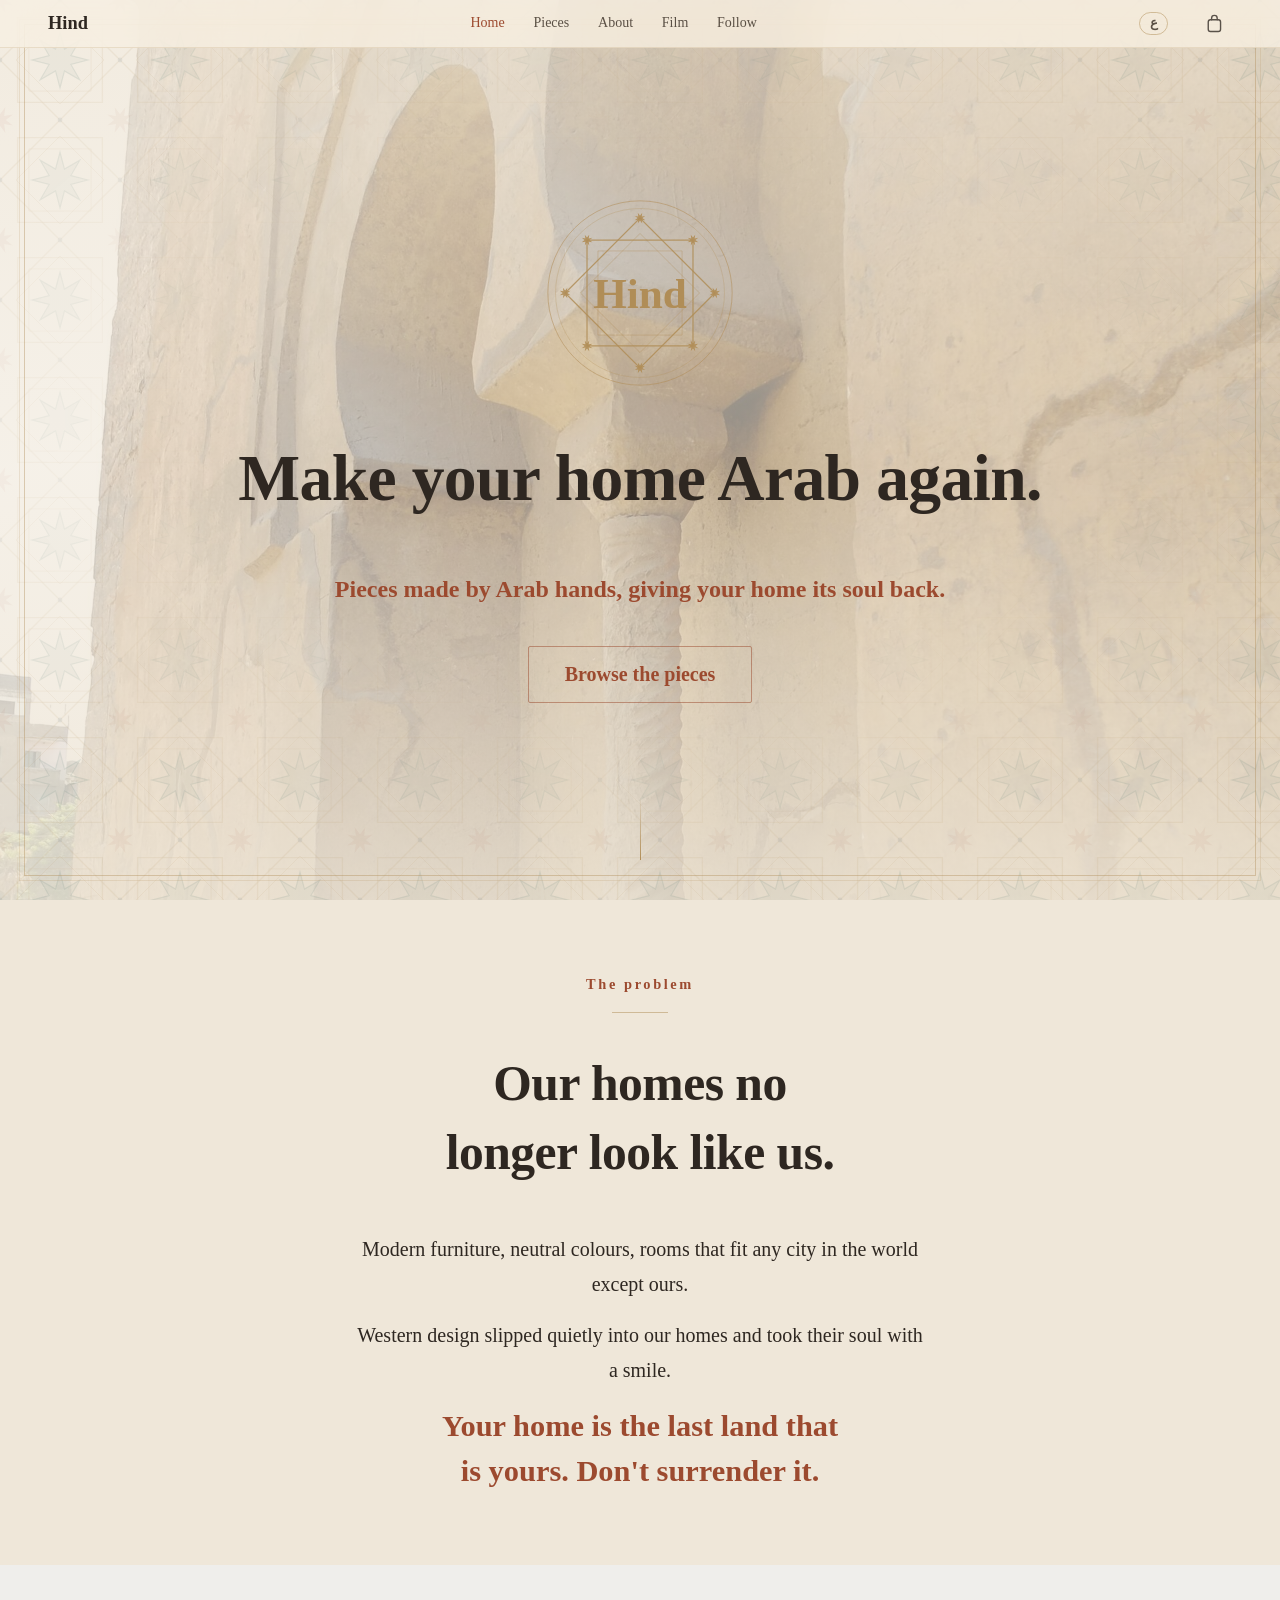
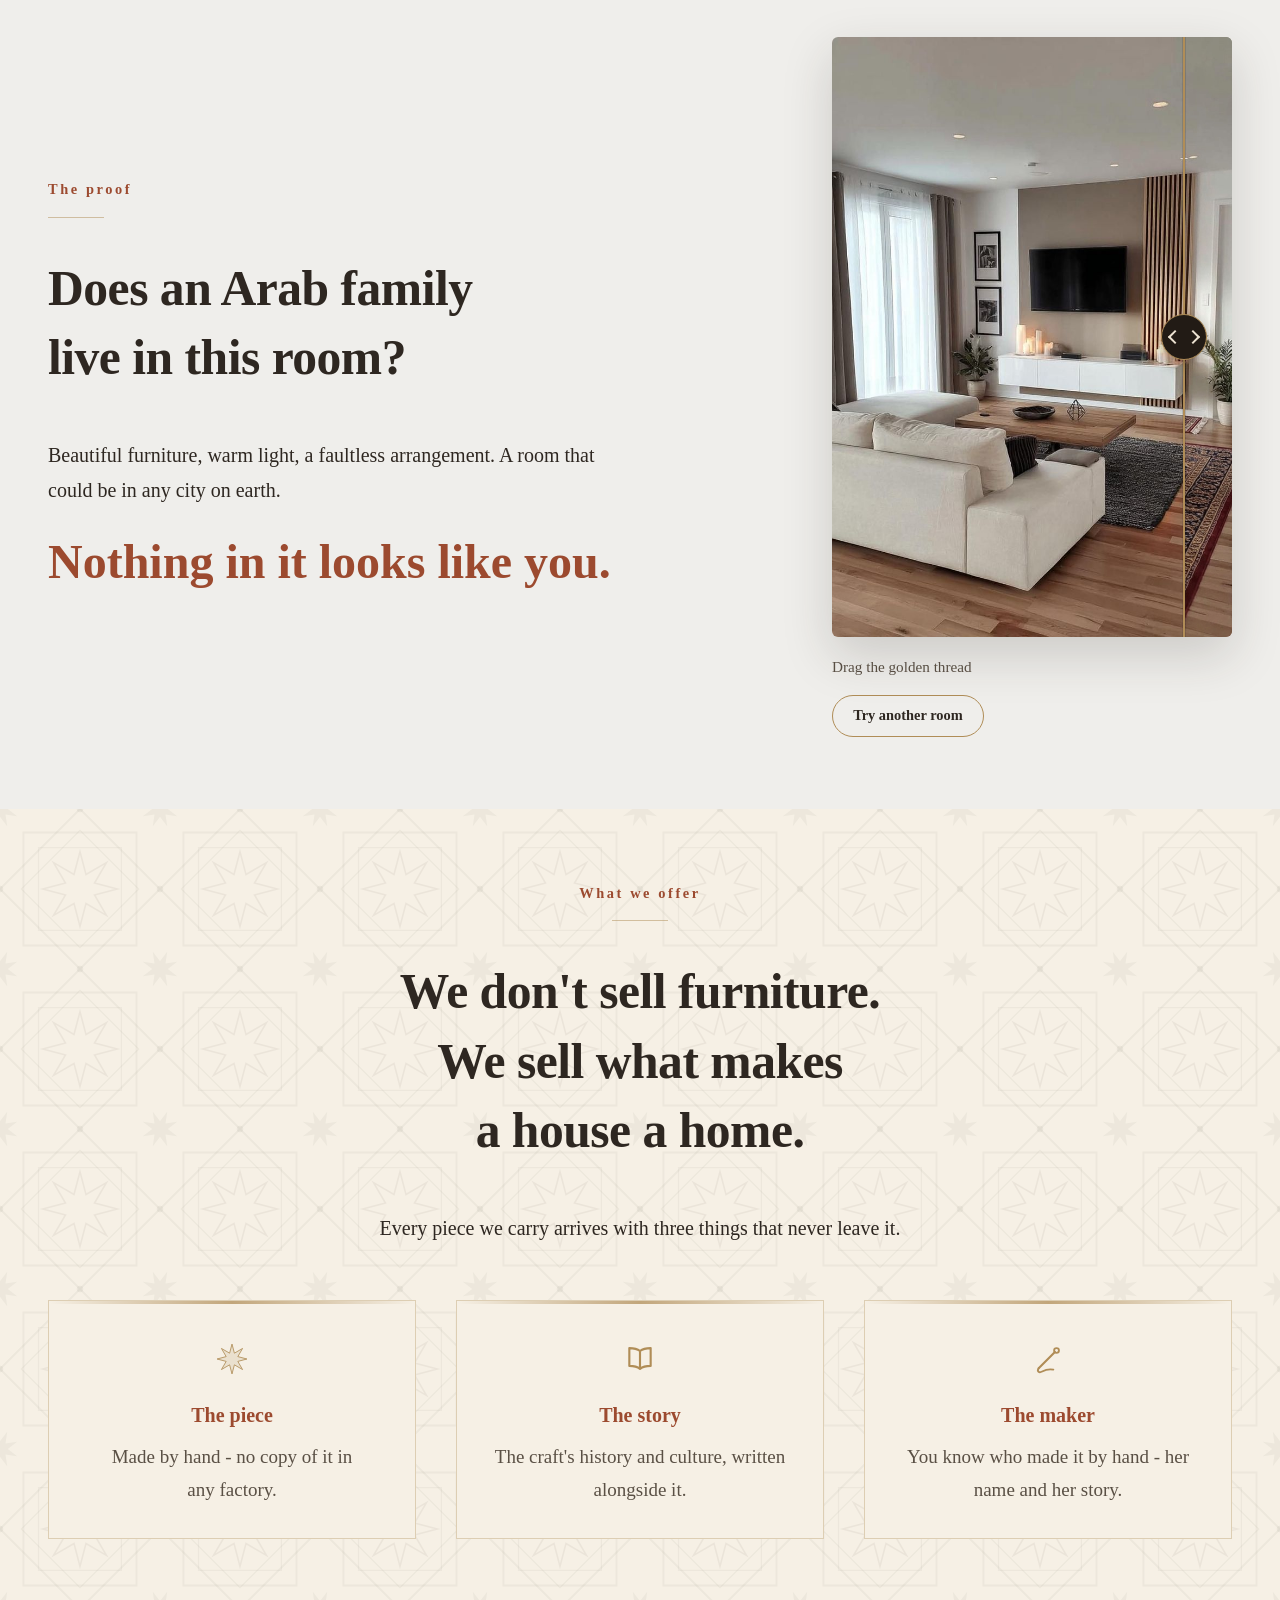
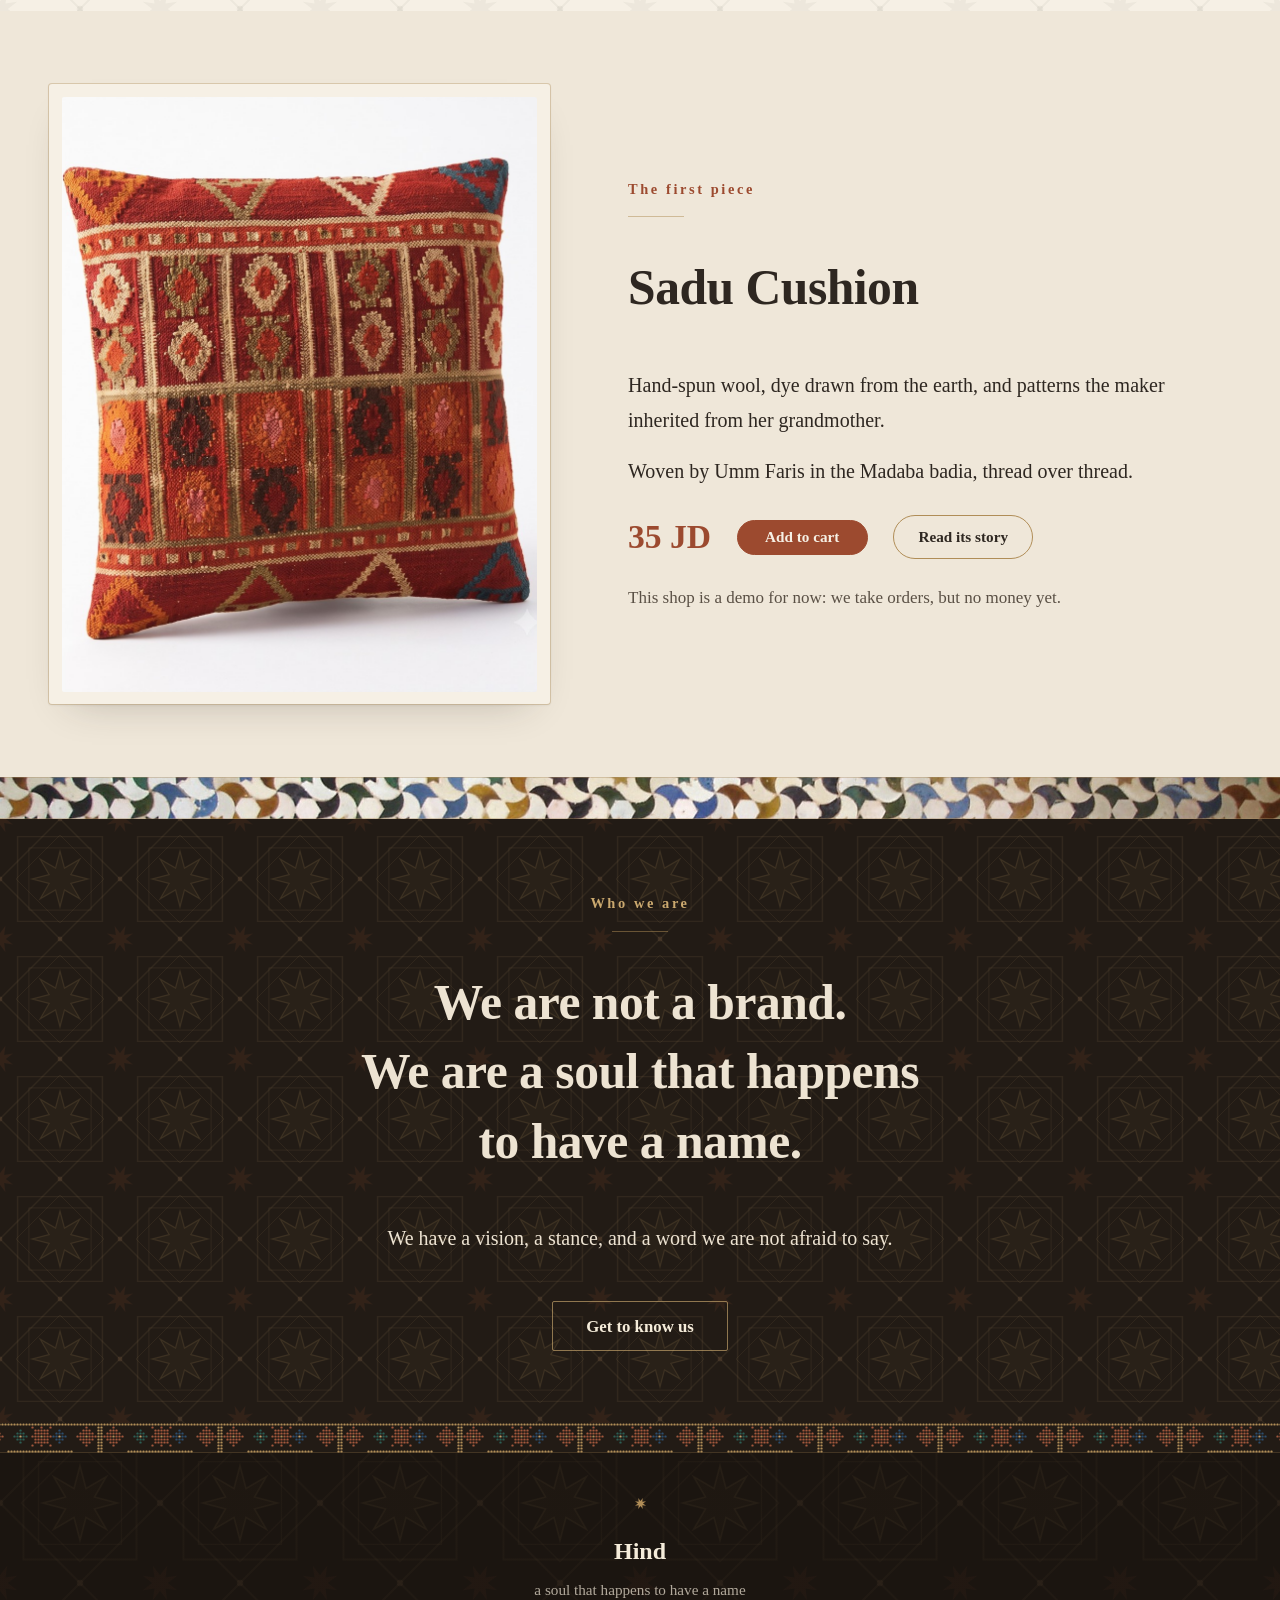
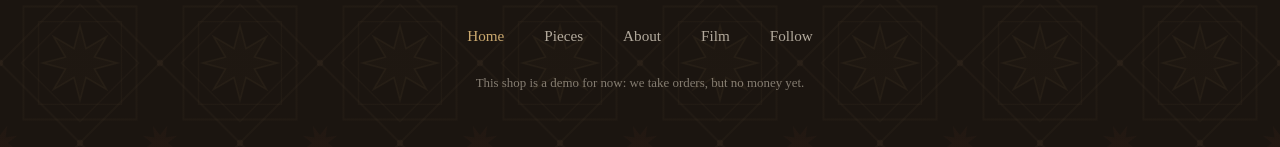
==== en/index.html @ fc3f822a "Launch-ready pass: calm redesign, SEO, English /en/ site, cart fix - Redesign (site.css): replace th" ====
<!doctype html>
<html lang="en" dir="ltr">
<head>
<meta charset="utf-8">
<meta name="viewport" content="width=device-width, initial-scale=1">
<title>Hind - Make your home Arab again</title>
<meta name="description" content="Pieces made by Arab hands that give your home its soul back. Every piece has its maker and its story: when you buy a piece, you buy a history and a culture.">

<!-- TODO before launch: replace hind.example with your real domain (repo-wide). -->
<link rel="canonical" href="https://hind.example/en/index.html">
<link rel="alternate" hreflang="ar" href="https://hind.example/index.html">
<link rel="alternate" hreflang="en" href="https://hind.example/en/index.html">
<link rel="alternate" hreflang="x-default" href="https://hind.example/index.html">

<meta property="og:site_name" content="Hind">
<meta property="og:title" content="Hind - Make your home Arab again">
<meta property="og:description" content="Pieces made by Arab hands that give your home its soul back. Every piece has its maker and its story.">
<meta property="og:type" content="website">
<meta property="og:locale" content="en_US">
<meta property="og:locale:alternate" content="ar_JO">
<meta property="og:url" content="https://hind.example/en/index.html">
<meta property="og:image" content="https://hind.example/Images/site/og-image.png">
<meta name="twitter:card" content="summary_large_image">
<meta name="twitter:title" content="Hind - Make your home Arab again">
<meta name="twitter:description" content="Pieces made by Arab hands that give your home its soul back.">
<meta name="twitter:image" content="https://hind.example/Images/site/og-image.png">

<link rel="icon" type="image/png" sizes="64x64" href="../Images/site/favicon-64.png">
<link rel="icon" type="image/png" sizes="512x512" href="../Images/site/icon-512.png">
<link rel="apple-touch-icon" href="../Images/site/apple-touch-icon.png">
<meta name="theme-color" content="#EFE7D9">

<link rel="stylesheet" href="../site.css">
</head>
<body>

<a class="skip" href="#main">Skip to content</a>
<div class="thread-progress" id="thread" aria-hidden="true"></div>

<nav class="topbar has-tabs" id="topbar" aria-label="Main navigation">
  <a class="wordmark" href="index.html">Hind</a>
  <div class="tabs">
    <a class="tab-home" href="index.html" aria-current="page">Home</a>
    <a href="products.html">Pieces</a>
    <a href="about.html">About</a>
    <a href="documentary.html">Film</a>
    <a href="follow.html">Follow</a>
  </div>
  <button class="cart-btn" type="button" data-cart-open aria-label="Cart">
    <svg class="bag" viewBox="0 0 18 22" aria-hidden="true" focusable="false"><path d="M6 7.2 V5.6 a3 3 0 0 1 6 0 V7.2" fill="none" stroke="currentColor" stroke-width="1.5" stroke-linecap="round"/><rect x="2.4" y="7.2" width="13.2" height="12.6" rx="2.4" fill="none" stroke="currentColor" stroke-width="1.5"/></svg>
    <span class="cart-count" aria-live="polite" hidden>0</span>
  </button>
</nav>

<main id="main">

  <!-- 1 - The invitation, from the first line -->
  <header class="hero" id="hero">
    <div class="medallion rise"><span>Hind</span></div>
    <h1 class="rise">Make your home Arab again.</h1>
    <p class="tagline rise">Pieces made by Arab hands, giving your home its soul back.</p>
    <a class="hero-cta rise" href="products.html">Browse the pieces</a>
    <span class="thread rise" aria-hidden="true"></span>
  </header>

  <!-- 2 - The problem: short and direct -->
  <section class="section centered" aria-labelledby="h-problem">
    <div class="section-inner reveal">
      <span class="eyebrow">The problem</span>
      <h2 id="h-problem">Our homes no longer look like us.</h2>
      <div class="body-text">
        <p>Modern furniture, neutral colours, rooms that fit any city in the world except ours.</p>
        <p>Western design slipped quietly into our homes and took their soul with a smile.</p>
        <p class="kicker kicker-quiet">Your home is the last land that is yours. Don't surrender it.</p>
      </div>
    </div>
  </section>

  <!-- 3 - The proof: one room explains the whole idea. Drag the thread and
       the Arab soul floods back into the room. -->
  <section class="section centered proof" id="room-test" aria-labelledby="h-burhan">
    <div class="proof-layout">
    <div class="section-inner reveal">
      <span class="eyebrow">The proof</span>
      <h2 id="h-burhan">Does an Arab family live in this room?</h2>
      <div class="body-text">
        <p>Beautiful furniture, warm light, a faultless arrangement. A room that could be in any city on earth.</p>
        <p class="kicker kicker-cold">Nothing in it looks like you.</p>
      </div>
    </div>
    <figure class="compare reveal d2">
      <div class="compare-stage" id="compare-stage">
        <img class="compare-before" src="../Images/room-before-1.jpg" alt="A sleek modern living room with no Arab character at all" loading="lazy" decoding="async">
        <div class="compare-topcoat">
          <img class="compare-after" src="../Images/room-after-1.jpg" alt="The same room, now with an oriental rug, a coffee dallah and Arabic calligraphy" loading="lazy" decoding="async">
        </div>
        <div class="compare-answer" aria-hidden="true"><span>Now it looks like you.</span></div>
        <div class="compare-handle" id="compare-handle" role="slider" tabindex="0"
             aria-label="How much of the room's Arab soul has returned"
             aria-valuemin="0" aria-valuemax="100" aria-valuenow="12">
          <span class="compare-knob" aria-hidden="true"></span>
        </div>
      </div>
      <figcaption class="compare-caption">
        <span class="cap-row cap-row-hint"><span class="compare-hint">Drag the golden thread</span></span>
        <span class="cap-row cap-row-payoff"><span class="compare-payoff">A rug, a coffee dallah, two lines of Arabic calligraphy. A few details gave the room its people back. <strong>This is what was quietly taken from us - and what we bring back.</strong></span></span>
      </figcaption>
      <button class="compare-switch" id="compare-switch" type="button">Try another room</button>
    </figure>
    </div>
  </section>

  <!-- 4 - What we offer: three facts, no long explanation -->
  <section class="section centered alt-ground" aria-labelledby="h-offer">
    <div class="section-inner reveal">
      <span class="eyebrow">What we offer</span>
      <h2 id="h-offer">We don't sell furniture. We sell what makes a house a home.</h2>
      <div class="body-text">
        <p>Every piece we carry arrives with three things that never leave it.</p>
      </div>
    </div>
    <div class="offer-trio">
      <div class="offer-item reveal">
        <svg class="g" viewBox="-30 -30 60 60" aria-hidden="true" focusable="false">
          <polygon points="28,0 10.9,4.5 19.8,19.8 4.5,10.9 0,28 -4.5,10.9 -19.8,19.8 -10.9,4.5 -28,0 -10.9,-4.5 -19.8,-19.8 -4.5,-10.9 0,-28 4.5,-10.9 19.8,-19.8 10.9,-4.5" fill="rgba(176,141,87,0.16)" stroke="currentColor" stroke-width="1.6"/>
        </svg>
        <h3>The piece</h3>
        <p>Made by hand - no copy of it in any factory.</p>
      </div>
      <div class="offer-item reveal d2">
        <svg class="g" viewBox="0 0 24 24" aria-hidden="true" focusable="false">
          <path d="M12 6 C10 4.4 7.2 3.8 4 3.8 v13.4 c3.2 0 6 0.6 8 2.2 c2 -1.6 4.8 -2.2 8 -2.2 V3.8 c-3.2 0 -6 0.6 -8 2.2 z M12 6 v13.4" fill="none" stroke="currentColor" stroke-width="1.6" stroke-linejoin="round"/>
        </svg>
        <h3>The story</h3>
        <p>The craft's history and culture, written alongside it.</p>
      </div>
      <div class="offer-item reveal d3">
        <svg class="g" viewBox="0 0 24 24" aria-hidden="true" focusable="false">
          <path d="M5 19 L17.2 6.8" stroke="currentColor" stroke-width="1.6" stroke-linecap="round"/>
          <circle cx="18.4" cy="5.6" r="1.8" fill="none" stroke="currentColor" stroke-width="1.4"/>
          <path d="M5 19 c-1.6 2.4 0.4 3.6 2.6 2.4 c2.6 -1.4 5.4 -2 8.4 -1.4" fill="none" stroke="currentColor" stroke-width="1.4" stroke-linecap="round"/>
        </svg>
        <h3>The maker</h3>
        <p>You know who made it by hand - her name and her story.</p>
      </div>
    </div>
  </section>

  <!-- 5 - The first piece -->
  <section class="section" aria-labelledby="h-first">
    <div class="split image-first">
      <figure class="photo reveal d2">
        <img src="../products/pillow/web/1.jpg" alt="The hand-woven Sadu cushion in red and orange motifs" loading="lazy" decoding="async">
      </figure>
      <div class="text reveal">
        <span class="eyebrow">The first piece</span>
        <h2 id="h-first">Sadu Cushion</h2>
        <div class="body-text">
          <p>Hand-spun wool, dye drawn from the earth, and patterns the maker inherited from her grandmother.</p>
          <p>Woven by Umm Faris in the Madaba badia, thread over thread.</p>
        </div>
        <div class="buy-row">
          <p class="price">35 JD</p>
          <button class="btn-solid" type="button" data-add="sadu-pillow">Add to cart</button>
          <a class="btn" href="product.html?id=sadu-pillow">Read its story</a>
        </div>
        <p class="demo-hint">This shop is a demo for now: we take orders, but no money yet.</p>
      </div>
    </div>
  </section>

  <div class="frieze" aria-hidden="true"></div>

  <!-- 6 - Who we are, in one line -->
  <section class="section night centered" aria-labelledby="h-who">
    <div class="section-inner reveal">
      <span class="eyebrow">Who we are</span>
      <h2 id="h-who">We are not a brand.<br>We are a soul that happens to have a name.</h2>
      <div class="body-text">
        <p>We have a vision, a stance, and a word we are not afraid to say.</p>
      </div>
      <a class="cta" href="about.html">Get to know us</a>
    </div>
  </section>

</main>

<footer>
  <div class="footer-band" aria-hidden="true"></div>
  <div class="footer-inner">
    <span class="footer-star" aria-hidden="true"></span>
    <span class="wordmark">Hind</span>
    <p class="footer-line">a soul that happens to have a name</p>
    <nav class="footer-nav" aria-label="Hind pages">
      <a href="index.html" aria-current="page">Home</a>
      <a href="products.html">Pieces</a>
      <a href="about.html">About</a>
      <a href="documentary.html">Film</a>
      <a href="follow.html">Follow</a>
    </nav>
    <p class="footer-demo">This shop is a demo for now: we take orders, but no money yet.</p>
  </div>
</footer>

<script src="../site.js"></script>
</body>
</html>
---- site.css ----
/* ============================================================
   هند — brand homepage, v2
   One font family (DG Tebian): Black = display, Bold = emphasis,
   Regular = body. Palette: sand / plaster / warm ink / clay /
   muted gold / night, plus teal and cobalt inside the star grid.
   Soul layer: a hand-built eight-fold khatam star lattice (SVG),
   in three colorways. Signature: mihrab-arch photo frames and
   real zellige frieze bands between the page's movements.
   ============================================================ */

/* ---------- Fonts (local files) ---------- */
@font-face {
  font-family: "DG Tebian";
  src: url("fonts/dg-tebian-regular.woff2") format("woff2"),
       url("DG%20Tebian/DG%20Tebian%20Regular.ttf") format("truetype");
  font-weight: 400;
  font-display: swap;
}
@font-face {
  font-family: "DG Tebian";
  src: url("fonts/dg-tebian-bold.woff2") format("woff2"),
       url("DG%20Tebian/DG%20Tebian%20Bold.ttf") format("truetype");
  font-weight: 700;
  font-display: swap;
}
@font-face {
  font-family: "DG Tebian";
  src: url("fonts/dg-tebian-black.woff2") format("woff2"),
       url("DG%20Tebian/DG%20Tebian%20Black.ttf") format("truetype");
  font-weight: 900;
  font-display: swap;
}

/* ---------- Tokens ---------- */
:root {
  --sand:    #EFE7D9;
  --plaster: #F6F0E5;
  --ink:     #2E2721;
  --ink-soft:#5A5045;
  --clay:    #9C4A2F;
  --clay-lift: #D9A277;   /* clay for dark grounds */
  --gold:    #B08D57;
  --night:   #221B15;
  --sand-on-night: #EDE3D2;

  --font: "DG Tebian", "Geeza Pro", "Baghdad", "Times New Roman", serif;

  --measure: 36rem;
  --field: 74rem;                 /* shared content-field width */
  --field-wide: 86rem;            /* the one wider gallery */
  --pad-x: clamp(1.25rem, 5vw, 3rem);
  --section-pad: clamp(3.5rem, 8vh, 5.5rem);

  /* tatreez photo-frame border, stitched from the reference embroidery */
  --tatreez: url("data:image/svg+xml,%3Csvg%20xmlns%3D%22http%3A%2F%2Fwww.w3.org%2F2000%2Fsvg%22%20width%3D%22120%22%20height%3D%22120%22%20viewBox%3D%220%200%20120%20120%22%3E%3Crect%20x%3D%220.40%22%20y%3D%220.40%22%20width%3D%222.20%22%20height%3D%222.20%22%20rx%3D%220.9%22%20fill%3D%22%23B08D57%22%2F%3E%3Crect%20x%3D%223.40%22%20y%3D%220.40%22%20width%3D%222.20%22%20height%3D%222.20%22%20rx%3D%220.9%22%20fill%3D%22%23B08D57%22%2F%3E%3Crect%20x%3D%226.40%22%20y%3D%220.40%22%20width%3D%222.20%22%20height%3D%222.20%22%20rx%3D%220.9%22%20fill%3D%22%23B08D57%22%2F%3E%3Crect%20x%3D%229.40%22%20y%3D%220.40%22%20width%3D%222.20%22%20height%3D%222.20%22%20rx%3D%220.9%22%20fill%3D%22%23B08D57%22%2F%3E%3Crect%20x%3D%2212.40%22%20y%3D%220.40%22%20width%3D%222.20%22%20height%3D%222.20%22%20rx%3D%220.9%22%20fill%3D%22%23B08D57%22%2F%3E%3Crect%20x%3D%2215.40%22%20y%3D%220.40%22%20width%3D%222.20%22%20height%3D%222.20%22%20rx%3D%220.9%22%20fill%3D%22%23B08D57%22%2F%3E%3Crect%20x%3D%2218.40%22%20y%3D%220.40%22%20width%3D%222.20%22%20height%3D%222.20%22%20rx%3D%220.9%22%20fill%3D%22%23B08D57%22%2F%3E%3Crect%20x%3D%2221.40%22%20y%3D%220.40%22%20width%3D%222.20%22%20height%3D%222.20%22%20rx%3D%220.9%22%20fill%3D%22%23B08D57%22%2F%3E%3Crect%20x%3D%2224.40%22%20y%3D%220.40%22%20width%3D%222.20%22%20height%3D%222.20%22%20rx%3D%220.9%22%20fill%3D%22%23B08D57%22%2F%3E%3Crect%20x%3D%2227.40%22%20y%3D%220.40%22%20width%3D%222.20%22%20height%3D%222.20%22%20rx%3D%220.9%22%20fill%3D%22%23B08D57%22%2F%3E%3Crect%20x%3D%2230.40%22%20y%3D%220.40%22%20width%3D%222.20%22%20height%3D%222.20%22%20rx%3D%220.9%22%20fill%3D%22%23B08D57%22%2F%3E%3Crect%20x%3D%2233.40%22%20y%3D%220.40%22%20width%3D%222.20%22%20height%3D%222.20%22%20rx%3D%220.9%22%20fill%3D%22%23B08D57%22%2F%3E%3Crect%20x%3D%2236.40%22%20y%3D%220.40%22%20width%3D%222.20%22%20height%3D%222.20%22%20rx%3D%220.9%22%20fill%3D%22%23B08D57%22%2F%3E%3Crect%20x%3D%2239.40%22%20y%3D%220.40%22%20width%3D%222.20%22%20height%3D%222.20%22%20rx%3D%220.9%22%20fill%3D%22%23B08D57%22%2F%3E%3Crect%20x%3D%2242.40%22%20y%3D%220.40%22%20width%3D%222.20%22%20height%3D%222.20%22%20rx%3D%220.9%22%20fill%3D%22%23B08D57%22%2F%3E%3Crect%20x%3D%2245.40%22%20y%3D%220.40%22%20width%3D%222.20%22%20height%3D%222.20%22%20rx%3D%220.9%22%20fill%3D%22%23B08D57%22%2F%3E%3Crect%20x%3D%2248.40%22%20y%3D%220.40%22%20width%3D%222.20%22%20height%3D%222.20%22%20rx%3D%220.9%22%20fill%3D%22%23B08D57%22%2F%3E%3Crect%20x%3D%2251.40%22%20y%3D%220.40%22%20width%3D%222.20%22%20height%3D%222.20%22%20rx%3D%220.9%22%20fill%3D%22%23B08D57%22%2F%3E%3Crect%20x%3D%2254.40%22%20y%3D%220.40%22%20width%3D%222.20%22%20height%3D%222.20%22%20rx%3D%220.9%22%20fill%3D%22%23B08D57%22%2F%3E%3Crect%20x%3D%2257.40%22%20y%3D%220.40%22%20width%3D%222.20%22%20height%3D%222.20%22%20rx%3D%220.9%22%20fill%3D%22%23B08D57%22%2F%3E%3Crect%20x%3D%2260.40%22%20y%3D%220.40%22%20width%3D%222.20%22%20height%3D%222.20%22%20rx%3D%220.9%22%20fill%3D%22%23B08D57%22%2F%3E%3Crect%20x%3D%2263.40%22%20y%3D%220.40%22%20width%3D%222.20%22%20height%3D%222.20%22%20rx%3D%220.9%22%20fill%3D%22%23B08D57%22%2F%3E%3Crect%20x%3D%2266.40%22%20y%3D%220.40%22%20width%3D%222.20%22%20height%3D%222.20%22%20rx%3D%220.9%22%20fill%3D%22%23B08D57%22%2F%3E%3Crect%20x%3D%2269.40%22%20y%3D%220.40%22%20width%3D%222.20%22%20height%3D%222.20%22%20rx%3D%220.9%22%20fill%3D%22%23B08D57%22%2F%3E%3Crect%20x%3D%2272.40%22%20y%3D%220.40%22%20width%3D%222.20%22%20height%3D%222.20%22%20rx%3D%220.9%22%20fill%3D%22%23B08D57%22%2F%3E%3Crect%20x%3D%2275.40%22%20y%3D%220.40%22%20width%3D%222.20%22%20height%3D%222.20%22%20rx%3D%220.9%22%20fill%3D%22%23B08D57%22%2F%3E%3Crect%20x%3D%2278.40%22%20y%3D%220.40%22%20width%3D%222.20%22%20height%3D%222.20%22%20rx%3D%220.9%22%20fill%3D%22%23B08D57%22%2F%3E%3Crect%20x%3D%2281.40%22%20y%3D%220.40%22%20width%3D%222.20%22%20height%3D%222.20%22%20rx%3D%220.9%22%20fill%3D%22%23B08D57%22%2F%3E%3Crect%20x%3D%2284.40%22%20y%3D%220.40%22%20width%3D%222.20%22%20height%3D%222.20%22%20rx%3D%220.9%22%20fill%3D%22%23B08D57%22%2F%3E%3Crect%20x%3D%2287.40%22%20y%3D%220.40%22%20width%3D%222.20%22%20height%3D%222.20%22%20rx%3D%220.9%22%20fill%3D%22%23B08D57%22%2F%3E%3Crect%20x%3D%2290.40%22%20y%3D%220.40%22%20width%3D%222.20%22%20height%3D%222.20%22%20rx%3D%220.9%22%20fill%3D%22%23B08D57%22%2F%3E%3Crect%20x%3D%2293.40%22%20y%3D%220.40%22%20width%3D%222.20%22%20height%3D%222.20%22%20rx%3D%220.9%22%20fill%3D%22%23B08D57%22%2F%3E%3Crect%20x%3D%2296.40%22%20y%3D%220.40%22%20width%3D%222.20%22%20height%3D%222.20%22%20rx%3D%220.9%22%20fill%3D%22%23B08D57%22%2F%3E%3Crect%20x%3D%2299.40%22%20y%3D%220.40%22%20width%3D%222.20%22%20height%3D%222.20%22%20rx%3D%220.9%22%20fill%3D%22%23B08D57%22%2F%3E%3Crect%20x%3D%22102.40%22%20y%3D%220.40%22%20width%3D%222.20%22%20height%3D%222.20%22%20rx%3D%220.9%22%20fill%3D%22%23B08D57%22%2F%3E%3Crect%20x%3D%22105.40%22%20y%3D%220.40%22%20width%3D%222.20%22%20height%3D%222.20%22%20rx%3D%220.9%22%20fill%3D%22%23B08D57%22%2F%3E%3Crect%20x%3D%22108.40%22%20y%3D%220.40%22%20width%3D%222.20%22%20height%3D%222.20%22%20rx%3D%220.9%22%20fill%3D%22%23B08D57%22%2F%3E%3Crect%20x%3D%22111.40%22%20y%3D%220.40%22%20width%3D%222.20%22%20height%3D%222.20%22%20rx%3D%220.9%22%20fill%3D%22%23B08D57%22%2F%3E%3Crect%20x%3D%22114.40%22%20y%3D%220.40%22%20width%3D%222.20%22%20height%3D%222.20%22%20rx%3D%220.9%22%20fill%3D%22%23B08D57%22%2F%3E%3Crect%20x%3D%22117.40%22%20y%3D%220.40%22%20width%3D%222.20%22%20height%3D%222.20%22%20rx%3D%220.9%22%20fill%3D%22%23B08D57%22%2F%3E%3Crect%20x%3D%220.40%22%20y%3D%223.40%22%20width%3D%222.20%22%20height%3D%222.20%22%20rx%3D%220.9%22%20fill%3D%22%23B08D57%22%2F%3E%3Crect%20x%3D%2212.40%22%20y%3D%223.40%22%20width%3D%222.20%22%20height%3D%222.20%22%20rx%3D%220.9%22%20fill%3D%22%23A2573C%22%2F%3E%3Crect%20x%3D%2251.40%22%20y%3D%223.40%22%20width%3D%222.20%22%20height%3D%222.20%22%20rx%3D%220.9%22%20fill%3D%22%23A2573C%22%2F%3E%3Crect%20x%3D%2260.40%22%20y%3D%223.40%22%20width%3D%222.20%22%20height%3D%222.20%22%20rx%3D%220.9%22%20fill%3D%22%23A2573C%22%2F%3E%3Crect%20x%3D%2269.40%22%20y%3D%223.40%22%20width%3D%222.20%22%20height%3D%222.20%22%20rx%3D%220.9%22%20fill%3D%22%23A2573C%22%2F%3E%3Crect%20x%3D%22105.40%22%20y%3D%223.40%22%20width%3D%222.20%22%20height%3D%222.20%22%20rx%3D%220.9%22%20fill%3D%22%23A2573C%22%2F%3E%3Crect%20x%3D%22117.40%22%20y%3D%223.40%22%20width%3D%222.20%22%20height%3D%222.20%22%20rx%3D%220.9%22%20fill%3D%22%23B08D57%22%2F%3E%3Crect%20x%3D%220.40%22%20y%3D%226.40%22%20width%3D%222.20%22%20height%3D%222.20%22%20rx%3D%220.9%22%20fill%3D%22%23B08D57%22%2F%3E%3Crect%20x%3D%229.40%22%20y%3D%226.40%22%20width%3D%222.20%22%20height%3D%222.20%22%20rx%3D%220.9%22%20fill%3D%22%23A2573C%22%2F%3E%3Crect%20x%3D%2212.40%22%20y%3D%226.40%22%20width%3D%222.20%22%20height%3D%222.20%22%20rx%3D%220.9%22%20fill%3D%22%23A2573C%22%2F%3E%3Crect%20x%3D%2215.40%22%20y%3D%226.40%22%20width%3D%222.20%22%20height%3D%222.20%22%20rx%3D%220.9%22%20fill%3D%22%23A2573C%22%2F%3E%3Crect%20x%3D%2239.40%22%20y%3D%226.40%22%20width%3D%222.20%22%20height%3D%222.20%22%20rx%3D%220.9%22%20fill%3D%22%232B5E54%22%2F%3E%3Crect%20x%3D%2254.40%22%20y%3D%226.40%22%20width%3D%222.20%22%20height%3D%222.20%22%20rx%3D%220.9%22%20fill%3D%22%23A2573C%22%2F%3E%3Crect%20x%3D%2257.40%22%20y%3D%226.40%22%20width%3D%222.20%22%20height%3D%222.20%22%20rx%3D%220.9%22%20fill%3D%22%23A2573C%22%2F%3E%3Crect%20x%3D%2260.40%22%20y%3D%226.40%22%20width%3D%222.20%22%20height%3D%222.20%22%20rx%3D%220.9%22%20fill%3D%22%23A2573C%22%2F%3E%3Crect%20x%3D%2263.40%22%20y%3D%226.40%22%20width%3D%222.20%22%20height%3D%222.20%22%20rx%3D%220.9%22%20fill%3D%22%23A2573C%22%2F%3E%3Crect%20x%3D%2266.40%22%20y%3D%226.40%22%20width%3D%222.20%22%20height%3D%222.20%22%20rx%3D%220.9%22%20fill%3D%22%23A2573C%22%2F%3E%3Crect%20x%3D%2278.40%22%20y%3D%226.40%22%20width%3D%222.20%22%20height%3D%222.20%22%20rx%3D%220.9%22%20fill%3D%22%232C4E6E%22%2F%3E%3Crect%20x%3D%22102.40%22%20y%3D%226.40%22%20width%3D%222.20%22%20height%3D%222.20%22%20rx%3D%220.9%22%20fill%3D%22%23A2573C%22%2F%3E%3Crect%20x%3D%22105.40%22%20y%3D%226.40%22%20width%3D%222.20%22%20height%3D%222.20%22%20rx%3D%220.9%22%20fill%3D%22%23A2573C%22%2F%3E%3Crect%20x%3D%22108.40%22%20y%3D%226.40%22%20width%3D%222.20%22%20height%3D%222.20%22%20rx%3D%220.9%22%20fill%3D%22%23A2573C%22%2F%3E%3Crect%20x%3D%22117.40%22%20y%3D%226.40%22%20width%3D%222.20%22%20height%3D%222.20%22%20rx%3D%220.9%22%20fill%3D%22%23B08D57%22%2F%3E%3Crect%20x%3D%220.40%22%20y%3D%229.40%22%20width%3D%222.20%22%20height%3D%222.20%22%20rx%3D%220.9%22%20fill%3D%22%23B08D57%22%2F%3E%3Crect%20x%3D%226.40%22%20y%3D%229.40%22%20width%3D%222.20%22%20height%3D%222.20%22%20rx%3D%220.9%22%20fill%3D%22%23A2573C%22%2F%3E%3Crect%20x%3D%229.40%22%20y%3D%229.40%22%20width%3D%222.20%22%20height%3D%222.20%22%20rx%3D%220.9%22%20fill%3D%22%23A2573C%22%2F%3E%3Crect%20x%3D%2212.40%22%20y%3D%229.40%22%20width%3D%222.20%22%20height%3D%222.20%22%20rx%3D%220.9%22%20fill%3D%22%23A2573C%22%2F%3E%3Crect%20x%3D%2215.40%22%20y%3D%229.40%22%20width%3D%222.20%22%20height%3D%222.20%22%20rx%3D%220.9%22%20fill%3D%22%23A2573C%22%2F%3E%3Crect%20x%3D%2218.40%22%20y%3D%229.40%22%20width%3D%222.20%22%20height%3D%222.20%22%20rx%3D%220.9%22%20fill%3D%22%23A2573C%22%2F%3E%3Crect%20x%3D%2236.40%22%20y%3D%229.40%22%20width%3D%222.20%22%20height%3D%222.20%22%20rx%3D%220.9%22%20fill%3D%22%232B5E54%22%2F%3E%3Crect%20x%3D%2239.40%22%20y%3D%229.40%22%20width%3D%222.20%22%20height%3D%222.20%22%20rx%3D%220.9%22%20fill%3D%22%232B5E54%22%2F%3E%3Crect%20x%3D%2242.40%22%20y%3D%229.40%22%20width%3D%222.20%22%20height%3D%222.20%22%20rx%3D%220.9%22%20fill%3D%22%232B5E54%22%2F%3E%3Crect%20x%3D%2254.40%22%20y%3D%229.40%22%20width%3D%222.20%22%20height%3D%222.20%22%20rx%3D%220.9%22%20fill%3D%22%23A2573C%22%2F%3E%3Crect%20x%3D%2257.40%22%20y%3D%229.40%22%20width%3D%222.20%22%20height%3D%222.20%22%20rx%3D%220.9%22%20fill%3D%22%23A2573C%22%2F%3E%3Crect%20x%3D%2260.40%22%20y%3D%229.40%22%20width%3D%222.20%22%20height%3D%222.20%22%20rx%3D%220.9%22%20fill%3D%22%23A2573C%22%2F%3E%3Crect%20x%3D%2263.40%22%20y%3D%229.40%22%20width%3D%222.20%22%20height%3D%222.20%22%20rx%3D%220.9%22%20fill%3D%22%23A2573C%22%2F%3E%3Crect%20x%3D%2266.40%22%20y%3D%229.40%22%20width%3D%222.20%22%20height%3D%222.20%22%20rx%3D%220.9%22%20fill%3D%22%23A2573C%22%2F%3E%3Crect%20x%3D%2275.40%22%20y%3D%229.40%22%20width%3D%222.20%22%20height%3D%222.20%22%20rx%3D%220.9%22%20fill%3D%22%232C4E6E%22%2F%3E%3Crect%20x%3D%2278.40%22%20y%3D%229.40%22%20width%3D%222.20%22%20height%3D%222.20%22%20rx%3D%220.9%22%20fill%3D%22%232C4E6E%22%2F%3E%3Crect%20x%3D%2281.40%22%20y%3D%229.40%22%20width%3D%222.20%22%20height%3D%222.20%22%20rx%3D%220.9%22%20fill%3D%22%232C4E6E%22%2F%3E%3Crect%20x%3D%2299.40%22%20y%3D%229.40%22%20width%3D%222.20%22%20height%3D%222.20%22%20rx%3D%220.9%22%20fill%3D%22%23A2573C%22%2F%3E%3Crect%20x%3D%22102.40%22%20y%3D%229.40%22%20width%3D%222.20%22%20height%3D%222.20%22%20rx%3D%220.9%22%20fill%3D%22%23A2573C%22%2F%3E%3Crect%20x%3D%22105.40%22%20y%3D%229.40%22%20width%3D%222.20%22%20height%3D%222.20%22%20rx%3D%220.9%22%20fill%3D%22%23A2573C%22%2F%3E%3Crect%20x%3D%22108.40%22%20y%3D%229.40%22%20width%3D%222.20%22%20height%3D%222.20%22%20rx%3D%220.9%22%20fill%3D%22%23A2573C%22%2F%3E%3Crect%20x%3D%22111.40%22%20y%3D%229.40%22%20width%3D%222.20%22%20height%3D%222.20%22%20rx%3D%220.9%22%20fill%3D%22%23A2573C%22%2F%3E%3Crect%20x%3D%22117.40%22%20y%3D%229.40%22%20width%3D%222.20%22%20height%3D%222.20%22%20rx%3D%220.9%22%20fill%3D%22%23B08D57%22%2F%3E%3Crect%20x%3D%220.40%22%20y%3D%2212.40%22%20width%3D%222.20%22%20height%3D%222.20%22%20rx%3D%220.9%22%20fill%3D%22%23B08D57%22%2F%3E%3Crect%20x%3D%223.40%22%20y%3D%2212.40%22%20width%3D%222.20%22%20height%3D%222.20%22%20rx%3D%220.9%22%20fill%3D%22%23A2573C%22%2F%3E%3Crect%20x%3D%226.40%22%20y%3D%2212.40%22%20width%3D%222.20%22%20height%3D%222.20%22%20rx%3D%220.9%22%20fill%3D%22%23A2573C%22%2F%3E%3Crect%20x%3D%229.40%22%20y%3D%2212.40%22%20width%3D%222.20%22%20height%3D%222.20%22%20rx%3D%220.9%22%20fill%3D%22%23A2573C%22%2F%3E%3Crect%20x%3D%2212.40%22%20y%3D%2212.40%22%20width%3D%222.20%22%20height%3D%222.20%22%20rx%3D%220.9%22%20fill%3D%22%23B08D57%22%2F%3E%3Crect%20x%3D%2215.40%22%20y%3D%2212.40%22%20width%3D%222.20%22%20height%3D%222.20%22%20rx%3D%220.9%22%20fill%3D%22%23A2573C%22%2F%3E%3Crect%20x%3D%2218.40%22%20y%3D%2212.40%22%20width%3D%222.20%22%20height%3D%222.20%22%20rx%3D%220.9%22%20fill%3D%22%23A2573C%22%2F%3E%3Crect%20x%3D%2221.40%22%20y%3D%2212.40%22%20width%3D%222.20%22%20height%3D%222.20%22%20rx%3D%220.9%22%20fill%3D%22%23A2573C%22%2F%3E%3Crect%20x%3D%2233.40%22%20y%3D%2212.40%22%20width%3D%222.20%22%20height%3D%222.20%22%20rx%3D%220.9%22%20fill%3D%22%232B5E54%22%2F%3E%3Crect%20x%3D%2236.40%22%20y%3D%2212.40%22%20width%3D%222.20%22%20height%3D%222.20%22%20rx%3D%220.9%22%20fill%3D%22%232B5E54%22%2F%3E%3Crect%20x%3D%2239.40%22%20y%3D%2212.40%22%20width%3D%222.20%22%20height%3D%222.20%22%20rx%3D%220.9%22%20fill%3D%22%23C2A06B%22%2F%3E%3Crect%20x%3D%2242.40%22%20y%3D%2212.40%22%20width%3D%222.20%22%20height%3D%222.20%22%20rx%3D%220.9%22%20fill%3D%22%232B5E54%22%2F%3E%3Crect%20x%3D%2245.40%22%20y%3D%2212.40%22%20width%3D%222.20%22%20height%3D%222.20%22%20rx%3D%220.9%22%20fill%3D%22%232B5E54%22%2F%3E%3Crect%20x%3D%2251.40%22%20y%3D%2212.40%22%20width%3D%222.20%22%20height%3D%222.20%22%20rx%3D%220.9%22%20fill%3D%22%23A2573C%22%2F%3E%3Crect%20x%3D%2254.40%22%20y%3D%2212.40%22%20width%3D%222.20%22%20height%3D%222.20%22%20rx%3D%220.9%22%20fill%3D%22%23A2573C%22%2F%3E%3Crect%20x%3D%2257.40%22%20y%3D%2212.40%22%20width%3D%222.20%22%20height%3D%222.20%22%20rx%3D%220.9%22%20fill%3D%22%23A2573C%22%2F%3E%3Crect%20x%3D%2260.40%22%20y%3D%2212.40%22%20width%3D%222.20%22%20height%3D%222.20%22%20rx%3D%220.9%22%20fill%3D%22%23B08D57%22%2F%3E%3Crect%20x%3D%2263.40%22%20y%3D%2212.40%22%20width%3D%222.20%22%20height%3D%222.20%22%20rx%3D%220.9%22%20fill%3D%22%23A2573C%22%2F%3E%3Crect%20x%3D%2266.40%22%20y%3D%2212.40%22%20width%3D%222.20%22%20height%3D%222.20%22%20rx%3D%220.9%22%20fill%3D%22%23A2573C%22%2F%3E%3Crect%20x%3D%2269.40%22%20y%3D%2212.40%22%20width%3D%222.20%22%20height%3D%222.20%22%20rx%3D%220.9%22%20fill%3D%22%23A2573C%22%2F%3E%3Crect%20x%3D%2272.40%22%20y%3D%2212.40%22%20width%3D%222.20%22%20height%3D%222.20%22%20rx%3D%220.9%22%20fill%3D%22%232C4E6E%22%2F%3E%3Crect%20x%3D%2275.40%22%20y%3D%2212.40%22%20width%3D%222.20%22%20height%3D%222.20%22%20rx%3D%220.9%22%20fill%3D%22%232C4E6E%22%2F%3E%3Crect%20x%3D%2278.40%22%20y%3D%2212.40%22%20width%3D%222.20%22%20height%3D%222.20%22%20rx%3D%220.9%22%20fill%3D%22%23C2A06B%22%2F%3E%3Crect%20x%3D%2281.40%22%20y%3D%2212.40%22%20width%3D%222.20%22%20height%3D%222.20%22%20rx%3D%220.9%22%20fill%3D%22%232C4E6E%22%2F%3E%3Crect%20x%3D%2284.40%22%20y%3D%2212.40%22%20width%3D%222.20%22%20height%3D%222.20%22%20rx%3D%220.9%22%20fill%3D%22%232C4E6E%22%2F%3E%3Crect%20x%3D%2296.40%22%20y%3D%2212.40%22%20width%3D%222.20%22%20height%3D%222.20%22%20rx%3D%220.9%22%20fill%3D%22%23A2573C%22%2F%3E%3Crect%20x%3D%2299.40%22%20y%3D%2212.40%22%20width%3D%222.20%22%20height%3D%222.20%22%20rx%3D%220.9%22%20fill%3D%22%23A2573C%22%2F%3E%3Crect%20x%3D%22102.40%22%20y%3D%2212.40%22%20width%3D%222.20%22%20height%3D%222.20%22%20rx%3D%220.9%22%20fill%3D%22%23A2573C%22%2F%3E%3Crect%20x%3D%22105.40%22%20y%3D%2212.40%22%20width%3D%222.20%22%20height%3D%222.20%22%20rx%3D%220.9%22%20fill%3D%22%23B08D57%22%2F%3E%3Crect%20x%3D%22108.40%22%20y%3D%2212.40%22%20width%3D%222.20%22%20height%3D%222.20%22%20rx%3D%220.9%22%20fill%3D%22%23A2573C%22%2F%3E%3Crect%20x%3D%22111.40%22%20y%3D%2212.40%22%20width%3D%222.20%22%20height%3D%222.20%22%20rx%3D%220.9%22%20fill%3D%22%23A2573C%22%2F%3E%3Crect%20x%3D%22114.40%22%20y%3D%2212.40%22%20width%3D%222.20%22%20height%3D%222.20%22%20rx%3D%220.9%22%20fill%3D%22%23A2573C%22%2F%3E%3Crect%20x%3D%22117.40%22%20y%3D%2212.40%22%20width%3D%222.20%22%20height%3D%222.20%22%20rx%3D%220.9%22%20fill%3D%22%23B08D57%22%2F%3E%3Crect%20x%3D%220.40%22%20y%3D%2215.40%22%20width%3D%222.20%22%20height%3D%222.20%22%20rx%3D%220.9%22%20fill%3D%22%23B08D57%22%2F%3E%3Crect%20x%3D%226.40%22%20y%3D%2215.40%22%20width%3D%222.20%22%20height%3D%222.20%22%20rx%3D%220.9%22%20fill%3D%22%23A2573C%22%2F%3E%3Crect%20x%3D%229.40%22%20y%3D%2215.40%22%20width%3D%222.20%22%20height%3D%222.20%22%20rx%3D%220.9%22%20fill%3D%22%23A2573C%22%2F%3E%3Crect%20x%3D%2212.40%22%20y%3D%2215.40%22%20width%3D%222.20%22%20height%3D%222.20%22%20rx%3D%220.9%22%20fill%3D%22%23A2573C%22%2F%3E%3Crect%20x%3D%2215.40%22%20y%3D%2215.40%22%20width%3D%222.20%22%20height%3D%222.20%22%20rx%3D%220.9%22%20fill%3D%22%23A2573C%22%2F%3E%3Crect%20x%3D%2218.40%22%20y%3D%2215.40%22%20width%3D%222.20%22%20height%3D%222.20%22%20rx%3D%220.9%22%20fill%3D%22%23A2573C%22%2F%3E%3Crect%20x%3D%2236.40%22%20y%3D%2215.40%22%20width%3D%222.20%22%20height%3D%222.20%22%20rx%3D%220.9%22%20fill%3D%22%232B5E54%22%2F%3E%3Crect%20x%3D%2239.40%22%20y%3D%2215.40%22%20width%3D%222.20%22%20height%3D%222.20%22%20rx%3D%220.9%22%20fill%3D%22%232B5E54%22%2F%3E%3Crect%20x%3D%2242.40%22%20y%3D%2215.40%22%20width%3D%222.20%22%20height%3D%222.20%22%20rx%3D%220.9%22%20fill%3D%22%232B5E54%22%2F%3E%3Crect%20x%3D%2254.40%22%20y%3D%2215.40%22%20width%3D%222.20%22%20height%3D%222.20%22%20rx%3D%220.9%22%20fill%3D%22%23A2573C%22%2F%3E%3Crect%20x%3D%2257.40%22%20y%3D%2215.40%22%20width%3D%222.20%22%20height%3D%222.20%22%20rx%3D%220.9%22%20fill%3D%22%23A2573C%22%2F%3E%3Crect%20x%3D%2260.40%22%20y%3D%2215.40%22%20width%3D%222.20%22%20height%3D%222.20%22%20rx%3D%220.9%22%20fill%3D%22%23A2573C%22%2F%3E%3Crect%20x%3D%2263.40%22%20y%3D%2215.40%22%20width%3D%222.20%22%20height%3D%222.20%22%20rx%3D%220.9%22%20fill%3D%22%23A2573C%22%2F%3E%3Crect%20x%3D%2266.40%22%20y%3D%2215.40%22%20width%3D%222.20%22%20height%3D%222.20%22%20rx%3D%220.9%22%20fill%3D%22%23A2573C%22%2F%3E%3Crect%20x%3D%2275.40%22%20y%3D%2215.40%22%20width%3D%222.20%22%20height%3D%222.20%22%20rx%3D%220.9%22%20fill%3D%22%232C4E6E%22%2F%3E%3Crect%20x%3D%2278.40%22%20y%3D%2215.40%22%20width%3D%222.20%22%20height%3D%222.20%22%20rx%3D%220.9%22%20fill%3D%22%232C4E6E%22%2F%3E%3Crect%20x%3D%2281.40%22%20y%3D%2215.40%22%20width%3D%222.20%22%20height%3D%222.20%22%20rx%3D%220.9%22%20fill%3D%22%232C4E6E%22%2F%3E%3Crect%20x%3D%2299.40%22%20y%3D%2215.40%22%20width%3D%222.20%22%20height%3D%222.20%22%20rx%3D%220.9%22%20fill%3D%22%23A2573C%22%2F%3E%3Crect%20x%3D%22102.40%22%20y%3D%2215.40%22%20width%3D%222.20%22%20height%3D%222.20%22%20rx%3D%220.9%22%20fill%3D%22%23A2573C%22%2F%3E%3Crect%20x%3D%22105.40%22%20y%3D%2215.40%22%20width%3D%222.20%22%20height%3D%222.20%22%20rx%3D%220.9%22%20fill%3D%22%23A2573C%22%2F%3E%3Crect%20x%3D%22108.40%22%20y%3D%2215.40%22%20width%3D%222.20%22%20height%3D%222.20%22%20rx%3D%220.9%22%20fill%3D%22%23A2573C%22%2F%3E%3Crect%20x%3D%22111.40%22%20y%3D%2215.40%22%20width%3D%222.20%22%20height%3D%222.20%22%20rx%3D%220.9%22%20fill%3D%22%23A2573C%22%2F%3E%3Crect%20x%3D%22117.40%22%20y%3D%2215.40%22%20width%3D%222.20%22%20height%3D%222.20%22%20rx%3D%220.9%22%20fill%3D%22%23B08D57%22%2F%3E%3Crect%20x%3D%220.40%22%20y%3D%2218.40%22%20width%3D%222.20%22%20height%3D%222.20%22%20rx%3D%220.9%22%20fill%3D%22%23B08D57%22%2F%3E%3Crect%20x%3D%229.40%22%20y%3D%2218.40%22%20width%3D%222.20%22%20height%3D%222.20%22%20rx%3D%220.9%22%20fill%3D%22%23A2573C%22%2F%3E%3Crect%20x%3D%2212.40%22%20y%3D%2218.40%22%20width%3D%222.20%22%20height%3D%222.20%22%20rx%3D%220.9%22%20fill%3D%22%23A2573C%22%2F%3E%3Crect%20x%3D%2215.40%22%20y%3D%2218.40%22%20width%3D%222.20%22%20height%3D%222.20%22%20rx%3D%220.9%22%20fill%3D%22%23A2573C%22%2F%3E%3Crect%20x%3D%2239.40%22%20y%3D%2218.40%22%20width%3D%222.20%22%20height%3D%222.20%22%20rx%3D%220.9%22%20fill%3D%22%232B5E54%22%2F%3E%3Crect%20x%3D%2254.40%22%20y%3D%2218.40%22%20width%3D%222.20%22%20height%3D%222.20%22%20rx%3D%220.9%22%20fill%3D%22%23A2573C%22%2F%3E%3Crect%20x%3D%2257.40%22%20y%3D%2218.40%22%20width%3D%222.20%22%20height%3D%222.20%22%20rx%3D%220.9%22%20fill%3D%22%23A2573C%22%2F%3E%3Crect%20x%3D%2260.40%22%20y%3D%2218.40%22%20width%3D%222.20%22%20height%3D%222.20%22%20rx%3D%220.9%22%20fill%3D%22%23A2573C%22%2F%3E%3Crect%20x%3D%2263.40%22%20y%3D%2218.40%22%20width%3D%222.20%22%20height%3D%222.20%22%20rx%3D%220.9%22%20fill%3D%22%23A2573C%22%2F%3E%3Crect%20x%3D%2266.40%22%20y%3D%2218.40%22%20width%3D%222.20%22%20height%3D%222.20%22%20rx%3D%220.9%22%20fill%3D%22%23A2573C%22%2F%3E%3Crect%20x%3D%2278.40%22%20y%3D%2218.40%22%20width%3D%222.20%22%20height%3D%222.20%22%20rx%3D%220.9%22%20fill%3D%22%232C4E6E%22%2F%3E%3Crect%20x%3D%22102.40%22%20y%3D%2218.40%22%20width%3D%222.20%22%20height%3D%222.20%22%20rx%3D%220.9%22%20fill%3D%22%23A2573C%22%2F%3E%3Crect%20x%3D%22105.40%22%20y%3D%2218.40%22%20width%3D%222.20%22%20height%3D%222.20%22%20rx%3D%220.9%22%20fill%3D%22%23A2573C%22%2F%3E%3Crect%20x%3D%22108.40%22%20y%3D%2218.40%22%20width%3D%222.20%22%20height%3D%222.20%22%20rx%3D%220.9%22%20fill%3D%22%23A2573C%22%2F%3E%3Crect%20x%3D%22117.40%22%20y%3D%2218.40%22%20width%3D%222.20%22%20height%3D%222.20%22%20rx%3D%220.9%22%20fill%3D%22%23B08D57%22%2F%3E%3Crect%20x%3D%220.40%22%20y%3D%2221.40%22%20width%3D%222.20%22%20height%3D%222.20%22%20rx%3D%220.9%22%20fill%3D%22%23B08D57%22%2F%3E%3Crect%20x%3D%2212.40%22%20y%3D%2221.40%22%20width%3D%222.20%22%20height%3D%222.20%22%20rx%3D%220.9%22%20fill%3D%22%23A2573C%22%2F%3E%3Crect%20x%3D%2251.40%22%20y%3D%2221.40%22%20width%3D%222.20%22%20height%3D%222.20%22%20rx%3D%220.9%22%20fill%3D%22%23A2573C%22%2F%3E%3Crect%20x%3D%2260.40%22%20y%3D%2221.40%22%20width%3D%222.20%22%20height%3D%222.20%22%20rx%3D%220.9%22%20fill%3D%22%23A2573C%22%2F%3E%3Crect%20x%3D%2269.40%22%20y%3D%2221.40%22%20width%3D%222.20%22%20height%3D%222.20%22%20rx%3D%220.9%22%20fill%3D%22%23A2573C%22%2F%3E%3Crect%20x%3D%22105.40%22%20y%3D%2221.40%22%20width%3D%222.20%22%20height%3D%222.20%22%20rx%3D%220.9%22%20fill%3D%22%23A2573C%22%2F%3E%3Crect%20x%3D%22117.40%22%20y%3D%2221.40%22%20width%3D%222.20%22%20height%3D%222.20%22%20rx%3D%220.9%22%20fill%3D%22%23B08D57%22%2F%3E%3Crect%20x%3D%220.40%22%20y%3D%2224.40%22%20width%3D%222.20%22%20height%3D%222.20%22%20rx%3D%220.9%22%20fill%3D%22%23B08D57%22%2F%3E%3Crect%20x%3D%22117.40%22%20y%3D%2224.40%22%20width%3D%222.20%22%20height%3D%222.20%22%20rx%3D%220.9%22%20fill%3D%22%23B08D57%22%2F%3E%3Crect%20x%3D%220.40%22%20y%3D%2227.40%22%20width%3D%222.20%22%20height%3D%222.20%22%20rx%3D%220.9%22%20fill%3D%22%23B08D57%22%2F%3E%3Crect%20x%3D%2227.40%22%20y%3D%2227.40%22%20width%3D%222.20%22%20height%3D%222.20%22%20rx%3D%220.9%22%20fill%3D%22%23B08D57%22%2F%3E%3Crect%20x%3D%2230.40%22%20y%3D%2227.40%22%20width%3D%222.20%22%20height%3D%222.20%22%20rx%3D%220.9%22%20fill%3D%22%23B08D57%22%2F%3E%3Crect%20x%3D%2233.40%22%20y%3D%2227.40%22%20width%3D%222.20%22%20height%3D%222.20%22%20rx%3D%220.9%22%20fill%3D%22%23B08D57%22%2F%3E%3Crect%20x%3D%2236.40%22%20y%3D%2227.40%22%20width%3D%222.20%22%20height%3D%222.20%22%20rx%3D%220.9%22%20fill%3D%22%23B08D57%22%2F%3E%3Crect%20x%3D%2239.40%22%20y%3D%2227.40%22%20width%3D%222.20%22%20height%3D%222.20%22%20rx%3D%220.9%22%20fill%3D%22%23B08D57%22%2F%3E%3Crect%20x%3D%2242.40%22%20y%3D%2227.40%22%20width%3D%222.20%22%20height%3D%222.20%22%20rx%3D%220.9%22%20fill%3D%22%23B08D57%22%2F%3E%3Crect%20x%3D%2245.40%22%20y%3D%2227.40%22%20width%3D%222.20%22%20height%3D%222.20%22%20rx%3D%220.9%22%20fill%3D%22%23B08D57%22%2F%3E%3Crect%20x%3D%2248.40%22%20y%3D%2227.40%22%20width%3D%222.20%22%20height%3D%222.20%22%20rx%3D%220.9%22%20fill%3D%22%23B08D57%22%2F%3E%3Crect%20x%3D%2251.40%22%20y%3D%2227.40%22%20width%3D%222.20%22%20height%3D%222.20%22%20rx%3D%220.9%22%20fill%3D%22%23B08D57%22%2F%3E%3Crect%20x%3D%2254.40%22%20y%3D%2227.40%22%20width%3D%222.20%22%20height%3D%222.20%22%20rx%3D%220.9%22%20fill%3D%22%23B08D57%22%2F%3E%3Crect%20x%3D%2257.40%22%20y%3D%2227.40%22%20width%3D%222.20%22%20height%3D%222.20%22%20rx%3D%220.9%22%20fill%3D%22%23B08D57%22%2F%3E%3Crect%20x%3D%2260.40%22%20y%3D%2227.40%22%20width%3D%222.20%22%20height%3D%222.20%22%20rx%3D%220.9%22%20fill%3D%22%23B08D57%22%2F%3E%3Crect%20x%3D%2263.40%22%20y%3D%2227.40%22%20width%3D%222.20%22%20height%3D%222.20%22%20rx%3D%220.9%22%20fill%3D%22%23B08D57%22%2F%3E%3Crect%20x%3D%2266.40%22%20y%3D%2227.40%22%20width%3D%222.20%22%20height%3D%222.20%22%20rx%3D%220.9%22%20fill%3D%22%23B08D57%22%2F%3E%3Crect%20x%3D%2269.40%22%20y%3D%2227.40%22%20width%3D%222.20%22%20height%3D%222.20%22%20rx%3D%220.9%22%20fill%3D%22%23B08D57%22%2F%3E%3Crect%20x%3D%2272.40%22%20y%3D%2227.40%22%20width%3D%222.20%22%20height%3D%222.20%22%20rx%3D%220.9%22%20fill%3D%22%23B08D57%22%2F%3E%3Crect%20x%3D%2275.40%22%20y%3D%2227.40%22%20width%3D%222.20%22%20height%3D%222.20%22%20rx%3D%220.9%22%20fill%3D%22%23B08D57%22%2F%3E%3Crect%20x%3D%2278.40%22%20y%3D%2227.40%22%20width%3D%222.20%22%20height%3D%222.20%22%20rx%3D%220.9%22%20fill%3D%22%23B08D57%22%2F%3E%3Crect%20x%3D%2281.40%22%20y%3D%2227.40%22%20width%3D%222.20%22%20height%3D%222.20%22%20rx%3D%220.9%22%20fill%3D%22%23B08D57%22%2F%3E%3Crect%20x%3D%2284.40%22%20y%3D%2227.40%22%20width%3D%222.20%22%20height%3D%222.20%22%20rx%3D%220.9%22%20fill%3D%22%23B08D57%22%2F%3E%3Crect%20x%3D%2287.40%22%20y%3D%2227.40%22%20width%3D%222.20%22%20height%3D%222.20%22%20rx%3D%220.9%22%20fill%3D%22%23B08D57%22%2F%3E%3Crect%20x%3D%2290.40%22%20y%3D%2227.40%22%20width%3D%222.20%22%20height%3D%222.20%22%20rx%3D%220.9%22%20fill%3D%22%23B08D57%22%2F%3E%3Crect%20x%3D%22117.40%22%20y%3D%2227.40%22%20width%3D%222.20%22%20height%3D%222.20%22%20rx%3D%220.9%22%20fill%3D%22%23B08D57%22%2F%3E%3Crect%20x%3D%220.40%22%20y%3D%2230.40%22%20width%3D%222.20%22%20height%3D%222.20%22%20rx%3D%220.9%22%20fill%3D%22%23B08D57%22%2F%3E%3Crect%20x%3D%2227.40%22%20y%3D%2230.40%22%20width%3D%222.20%22%20height%3D%222.20%22%20rx%3D%220.9%22%20fill%3D%22%23B08D57%22%2F%3E%3Crect%20x%3D%2290.40%22%20y%3D%2230.40%22%20width%3D%222.20%22%20height%3D%222.20%22%20rx%3D%220.9%22%20fill%3D%22%23B08D57%22%2F%3E%3Crect%20x%3D%22117.40%22%20y%3D%2230.40%22%20width%3D%222.20%22%20height%3D%222.20%22%20rx%3D%220.9%22%20fill%3D%22%23B08D57%22%2F%3E%3Crect%20x%3D%220.40%22%20y%3D%2233.40%22%20width%3D%222.20%22%20height%3D%222.20%22%20rx%3D%220.9%22%20fill%3D%22%23B08D57%22%2F%3E%3Crect%20x%3D%2212.40%22%20y%3D%2233.40%22%20width%3D%222.20%22%20height%3D%222.20%22%20rx%3D%220.9%22%20fill%3D%22%232B5E54%22%2F%3E%3Crect%20x%3D%2227.40%22%20y%3D%2233.40%22%20width%3D%222.20%22%20height%3D%222.20%22%20rx%3D%220.9%22%20fill%3D%22%23B08D57%22%2F%3E%3Crect%20x%3D%2290.40%22%20y%3D%2233.40%22%20width%3D%222.20%22%20height%3D%222.20%22%20rx%3D%220.9%22%20fill%3D%22%23B08D57%22%2F%3E%3Crect%20x%3D%22105.40%22%20y%3D%2233.40%22%20width%3D%222.20%22%20height%3D%222.20%22%20rx%3D%220.9%22%20fill%3D%22%232C4E6E%22%2F%3E%3Crect%20x%3D%22117.40%22%20y%3D%2233.40%22%20width%3D%222.20%22%20height%3D%222.20%22%20rx%3D%220.9%22%20fill%3D%22%23B08D57%22%2F%3E%3Crect%20x%3D%220.40%22%20y%3D%2236.40%22%20width%3D%222.20%22%20height%3D%222.20%22%20rx%3D%220.9%22%20fill%3D%22%23B08D57%22%2F%3E%3Crect%20x%3D%229.40%22%20y%3D%2236.40%22%20width%3D%222.20%22%20height%3D%222.20%22%20rx%3D%220.9%22%20fill%3D%22%232B5E54%22%2F%3E%3Crect%20x%3D%2212.40%22%20y%3D%2236.40%22%20width%3D%222.20%22%20height%3D%222.20%22%20rx%3D%220.9%22%20fill%3D%22%232B5E54%22%2F%3E%3Crect%20x%3D%2215.40%22%20y%3D%2236.40%22%20width%3D%222.20%22%20height%3D%222.20%22%20rx%3D%220.9%22%20fill%3D%22%232B5E54%22%2F%3E%3Crect%20x%3D%2227.40%22%20y%3D%2236.40%22%20width%3D%222.20%22%20height%3D%222.20%22%20rx%3D%220.9%22%20fill%3D%22%23B08D57%22%2F%3E%3Crect%20x%3D%2290.40%22%20y%3D%2236.40%22%20width%3D%222.20%22%20height%3D%222.20%22%20rx%3D%220.9%22%20fill%3D%22%23B08D57%22%2F%3E%3Crect%20x%3D%22102.40%22%20y%3D%2236.40%22%20width%3D%222.20%22%20height%3D%222.20%22%20rx%3D%220.9%22%20fill%3D%22%232C4E6E%22%2F%3E%3Crect%20x%3D%22105.40%22%20y%3D%2236.40%22%20width%3D%222.20%22%20height%3D%222.20%22%20rx%3D%220.9%22%20fill%3D%22%232C4E6E%22%2F%3E%3Crect%20x%3D%22108.40%22%20y%3D%2236.40%22%20width%3D%222.20%22%20height%3D%222.20%22%20rx%3D%220.9%22%20fill%3D%22%232C4E6E%22%2F%3E%3Crect%20x%3D%22117.40%22%20y%3D%2236.40%22%20width%3D%222.20%22%20height%3D%222.20%22%20rx%3D%220.9%22%20fill%3D%22%23B08D57%22%2F%3E%3Crect%20x%3D%220.40%22%20y%3D%2239.40%22%20width%3D%222.20%22%20height%3D%222.20%22%20rx%3D%220.9%22%20fill%3D%22%23B08D57%22%2F%3E%3Crect%20x%3D%226.40%22%20y%3D%2239.40%22%20width%3D%222.20%22%20height%3D%222.20%22%20rx%3D%220.9%22%20fill%3D%22%232B5E54%22%2F%3E%3Crect%20x%3D%229.40%22%20y%3D%2239.40%22%20width%3D%222.20%22%20height%3D%222.20%22%20rx%3D%220.9%22%20fill%3D%22%232B5E54%22%2F%3E%3Crect%20x%3D%2212.40%22%20y%3D%2239.40%22%20width%3D%222.20%22%20height%3D%222.20%22%20rx%3D%220.9%22%20fill%3D%22%23C2A06B%22%2F%3E%3Crect%20x%3D%2215.40%22%20y%3D%2239.40%22%20width%3D%222.20%22%20height%3D%222.20%22%20rx%3D%220.9%22%20fill%3D%22%232B5E54%22%2F%3E%3Crect%20x%3D%2218.40%22%20y%3D%2239.40%22%20width%3D%222.20%22%20height%3D%222.20%22%20rx%3D%220.9%22%20fill%3D%22%232B5E54%22%2F%3E%3Crect%20x%3D%2227.40%22%20y%3D%2239.40%22%20width%3D%222.20%22%20height%3D%222.20%22%20rx%3D%220.9%22%20fill%3D%22%23B08D57%22%2F%3E%3Crect%20x%3D%2290.40%22%20y%3D%2239.40%22%20width%3D%222.20%22%20height%3D%222.20%22%20rx%3D%220.9%22%20fill%3D%22%23B08D57%22%2F%3E%3Crect%20x%3D%2299.40%22%20y%3D%2239.40%22%20width%3D%222.20%22%20height%3D%222.20%22%20rx%3D%220.9%22%20fill%3D%22%232C4E6E%22%2F%3E%3Crect%20x%3D%22102.40%22%20y%3D%2239.40%22%20width%3D%222.20%22%20height%3D%222.20%22%20rx%3D%220.9%22%20fill%3D%22%232C4E6E%22%2F%3E%3Crect%20x%3D%22105.40%22%20y%3D%2239.40%22%20width%3D%222.20%22%20height%3D%222.20%22%20rx%3D%220.9%22%20fill%3D%22%23C2A06B%22%2F%3E%3Crect%20x%3D%22108.40%22%20y%3D%2239.40%22%20width%3D%222.20%22%20height%3D%222.20%22%20rx%3D%220.9%22%20fill%3D%22%232C4E6E%22%2F%3E%3Crect%20x%3D%22111.40%22%20y%3D%2239.40%22%20width%3D%222.20%22%20height%3D%222.20%22%20rx%3D%220.9%22%20fill%3D%22%232C4E6E%22%2F%3E%3Crect%20x%3D%22117.40%22%20y%3D%2239.40%22%20width%3D%222.20%22%20height%3D%222.20%22%20rx%3D%220.9%22%20fill%3D%22%23B08D57%22%2F%3E%3Crect%20x%3D%220.40%22%20y%3D%2242.40%22%20width%3D%222.20%22%20height%3D%222.20%22%20rx%3D%220.9%22%20fill%3D%22%23B08D57%22%2F%3E%3Crect%20x%3D%229.40%22%20y%3D%2242.40%22%20width%3D%222.20%22%20height%3D%222.20%22%20rx%3D%220.9%22%20fill%3D%22%232B5E54%22%2F%3E%3Crect%20x%3D%2212.40%22%20y%3D%2242.40%22%20width%3D%222.20%22%20height%3D%222.20%22%20rx%3D%220.9%22%20fill%3D%22%232B5E54%22%2F%3E%3Crect%20x%3D%2215.40%22%20y%3D%2242.40%22%20width%3D%222.20%22%20height%3D%222.20%22%20rx%3D%220.9%22%20fill%3D%22%232B5E54%22%2F%3E%3Crect%20x%3D%2227.40%22%20y%3D%2242.40%22%20width%3D%222.20%22%20height%3D%222.20%22%20rx%3D%220.9%22%20fill%3D%22%23B08D57%22%2F%3E%3Crect%20x%3D%2290.40%22%20y%3D%2242.40%22%20width%3D%222.20%22%20height%3D%222.20%22%20rx%3D%220.9%22%20fill%3D%22%23B08D57%22%2F%3E%3Crect%20x%3D%22102.40%22%20y%3D%2242.40%22%20width%3D%222.20%22%20height%3D%222.20%22%20rx%3D%220.9%22%20fill%3D%22%232C4E6E%22%2F%3E%3Crect%20x%3D%22105.40%22%20y%3D%2242.40%22%20width%3D%222.20%22%20height%3D%222.20%22%20rx%3D%220.9%22%20fill%3D%22%232C4E6E%22%2F%3E%3Crect%20x%3D%22108.40%22%20y%3D%2242.40%22%20width%3D%222.20%22%20height%3D%222.20%22%20rx%3D%220.9%22%20fill%3D%22%232C4E6E%22%2F%3E%3Crect%20x%3D%22117.40%22%20y%3D%2242.40%22%20width%3D%222.20%22%20height%3D%222.20%22%20rx%3D%220.9%22%20fill%3D%22%23B08D57%22%2F%3E%3Crect%20x%3D%220.40%22%20y%3D%2245.40%22%20width%3D%222.20%22%20height%3D%222.20%22%20rx%3D%220.9%22%20fill%3D%22%23B08D57%22%2F%3E%3Crect%20x%3D%2212.40%22%20y%3D%2245.40%22%20width%3D%222.20%22%20height%3D%222.20%22%20rx%3D%220.9%22%20fill%3D%22%232B5E54%22%2F%3E%3Crect%20x%3D%2227.40%22%20y%3D%2245.40%22%20width%3D%222.20%22%20height%3D%222.20%22%20rx%3D%220.9%22%20fill%3D%22%23B08D57%22%2F%3E%3Crect%20x%3D%2290.40%22%20y%3D%2245.40%22%20width%3D%222.20%22%20height%3D%222.20%22%20rx%3D%220.9%22%20fill%3D%22%23B08D57%22%2F%3E%3Crect%20x%3D%22105.40%22%20y%3D%2245.40%22%20width%3D%222.20%22%20height%3D%222.20%22%20rx%3D%220.9%22%20fill%3D%22%232C4E6E%22%2F%3E%3Crect%20x%3D%22117.40%22%20y%3D%2245.40%22%20width%3D%222.20%22%20height%3D%222.20%22%20rx%3D%220.9%22%20fill%3D%22%23B08D57%22%2F%3E%3Crect%20x%3D%220.40%22%20y%3D%2248.40%22%20width%3D%222.20%22%20height%3D%222.20%22%20rx%3D%220.9%22%20fill%3D%22%23B08D57%22%2F%3E%3Crect%20x%3D%2227.40%22%20y%3D%2248.40%22%20width%3D%222.20%22%20height%3D%222.20%22%20rx%3D%220.9%22%20fill%3D%22%23B08D57%22%2F%3E%3Crect%20x%3D%2290.40%22%20y%3D%2248.40%22%20width%3D%222.20%22%20height%3D%222.20%22%20rx%3D%220.9%22%20fill%3D%22%23B08D57%22%2F%3E%3Crect%20x%3D%22117.40%22%20y%3D%2248.40%22%20width%3D%222.20%22%20height%3D%222.20%22%20rx%3D%220.9%22%20fill%3D%22%23B08D57%22%2F%3E%3Crect%20x%3D%220.40%22%20y%3D%2251.40%22%20width%3D%222.20%22%20height%3D%222.20%22%20rx%3D%220.9%22%20fill%3D%22%23B08D57%22%2F%3E%3Crect%20x%3D%223.40%22%20y%3D%2251.40%22%20width%3D%222.20%22%20height%3D%222.20%22%20rx%3D%220.9%22%20fill%3D%22%23A2573C%22%2F%3E%3Crect%20x%3D%2212.40%22%20y%3D%2251.40%22%20width%3D%222.20%22%20height%3D%222.20%22%20rx%3D%220.9%22%20fill%3D%22%23A2573C%22%2F%3E%3Crect%20x%3D%2221.40%22%20y%3D%2251.40%22%20width%3D%222.20%22%20height%3D%222.20%22%20rx%3D%220.9%22%20fill%3D%22%23A2573C%22%2F%3E%3Crect%20x%3D%2227.40%22%20y%3D%2251.40%22%20width%3D%222.20%22%20height%3D%222.20%22%20rx%3D%220.9%22%20fill%3D%22%23B08D57%22%2F%3E%3Crect%20x%3D%2290.40%22%20y%3D%2251.40%22%20width%3D%222.20%22%20height%3D%222.20%22%20rx%3D%220.9%22%20fill%3D%22%23B08D57%22%2F%3E%3Crect%20x%3D%2296.40%22%20y%3D%2251.40%22%20width%3D%222.20%22%20height%3D%222.20%22%20rx%3D%220.9%22%20fill%3D%22%23A2573C%22%2F%3E%3Crect%20x%3D%22105.40%22%20y%3D%2251.40%22%20width%3D%222.20%22%20height%3D%222.20%22%20rx%3D%220.9%22%20fill%3D%22%23A2573C%22%2F%3E%3Crect%20x%3D%22114.40%22%20y%3D%2251.40%22%20width%3D%222.20%22%20height%3D%222.20%22%20rx%3D%220.9%22%20fill%3D%22%23A2573C%22%2F%3E%3Crect%20x%3D%22117.40%22%20y%3D%2251.40%22%20width%3D%222.20%22%20height%3D%222.20%22%20rx%3D%220.9%22%20fill%3D%22%23B08D57%22%2F%3E%3Crect%20x%3D%220.40%22%20y%3D%2254.40%22%20width%3D%222.20%22%20height%3D%222.20%22%20rx%3D%220.9%22%20fill%3D%22%23B08D57%22%2F%3E%3Crect%20x%3D%226.40%22%20y%3D%2254.40%22%20width%3D%222.20%22%20height%3D%222.20%22%20rx%3D%220.9%22%20fill%3D%22%23A2573C%22%2F%3E%3Crect%20x%3D%229.40%22%20y%3D%2254.40%22%20width%3D%222.20%22%20height%3D%222.20%22%20rx%3D%220.9%22%20fill%3D%22%23A2573C%22%2F%3E%3Crect%20x%3D%2212.40%22%20y%3D%2254.40%22%20width%3D%222.20%22%20height%3D%222.20%22%20rx%3D%220.9%22%20fill%3D%22%23A2573C%22%2F%3E%3Crect%20x%3D%2215.40%22%20y%3D%2254.40%22%20width%3D%222.20%22%20height%3D%222.20%22%20rx%3D%220.9%22%20fill%3D%22%23A2573C%22%2F%3E%3Crect%20x%3D%2218.40%22%20y%3D%2254.40%22%20width%3D%222.20%22%20height%3D%222.20%22%20rx%3D%220.9%22%20fill%3D%22%23A2573C%22%2F%3E%3Crect%20x%3D%2227.40%22%20y%3D%2254.40%22%20width%3D%222.20%22%20height%3D%222.20%22%20rx%3D%220.9%22%20fill%3D%22%23B08D57%22%2F%3E%3Crect%20x%3D%2290.40%22%20y%3D%2254.40%22%20width%3D%222.20%22%20height%3D%222.20%22%20rx%3D%220.9%22%20fill%3D%22%23B08D57%22%2F%3E%3Crect%20x%3D%2299.40%22%20y%3D%2254.40%22%20width%3D%222.20%22%20height%3D%222.20%22%20rx%3D%220.9%22%20fill%3D%22%23A2573C%22%2F%3E%3Crect%20x%3D%22102.40%22%20y%3D%2254.40%22%20width%3D%222.20%22%20height%3D%222.20%22%20rx%3D%220.9%22%20fill%3D%22%23A2573C%22%2F%3E%3Crect%20x%3D%22105.40%22%20y%3D%2254.40%22%20width%3D%222.20%22%20height%3D%222.20%22%20rx%3D%220.9%22%20fill%3D%22%23A2573C%22%2F%3E%3Crect%20x%3D%22108.40%22%20y%3D%2254.40%22%20width%3D%222.20%22%20height%3D%222.20%22%20rx%3D%220.9%22%20fill%3D%22%23A2573C%22%2F%3E%3Crect%20x%3D%22111.40%22%20y%3D%2254.40%22%20width%3D%222.20%22%20height%3D%222.20%22%20rx%3D%220.9%22%20fill%3D%22%23A2573C%22%2F%3E%3Crect%20x%3D%22117.40%22%20y%3D%2254.40%22%20width%3D%222.20%22%20height%3D%222.20%22%20rx%3D%220.9%22%20fill%3D%22%23B08D57%22%2F%3E%3Crect%20x%3D%220.40%22%20y%3D%2257.40%22%20width%3D%222.20%22%20height%3D%222.20%22%20rx%3D%220.9%22%20fill%3D%22%23B08D57%22%2F%3E%3Crect%20x%3D%226.40%22%20y%3D%2257.40%22%20width%3D%222.20%22%20height%3D%222.20%22%20rx%3D%220.9%22%20fill%3D%22%23A2573C%22%2F%3E%3Crect%20x%3D%229.40%22%20y%3D%2257.40%22%20width%3D%222.20%22%20height%3D%222.20%22%20rx%3D%220.9%22%20fill%3D%22%23A2573C%22%2F%3E%3Crect%20x%3D%2212.40%22%20y%3D%2257.40%22%20width%3D%222.20%22%20height%3D%222.20%22%20rx%3D%220.9%22%20fill%3D%22%23A2573C%22%2F%3E%3Crect%20x%3D%2215.40%22%20y%3D%2257.40%22%20width%3D%222.20%22%20height%3D%222.20%22%20rx%3D%220.9%22%20fill%3D%22%23A2573C%22%2F%3E%3Crect%20x%3D%2218.40%22%20y%3D%2257.40%22%20width%3D%222.20%22%20height%3D%222.20%22%20rx%3D%220.9%22%20fill%3D%22%23A2573C%22%2F%3E%3Crect%20x%3D%2227.40%22%20y%3D%2257.40%22%20width%3D%222.20%22%20height%3D%222.20%22%20rx%3D%220.9%22%20fill%3D%22%23B08D57%22%2F%3E%3Crect%20x%3D%2290.40%22%20y%3D%2257.40%22%20width%3D%222.20%22%20height%3D%222.20%22%20rx%3D%220.9%22%20fill%3D%22%23B08D57%22%2F%3E%3Crect%20x%3D%2299.40%22%20y%3D%2257.40%22%20width%3D%222.20%22%20height%3D%222.20%22%20rx%3D%220.9%22%20fill%3D%22%23A2573C%22%2F%3E%3Crect%20x%3D%22102.40%22%20y%3D%2257.40%22%20width%3D%222.20%22%20height%3D%222.20%22%20rx%3D%220.9%22%20fill%3D%22%23A2573C%22%2F%3E%3Crect%20x%3D%22105.40%22%20y%3D%2257.40%22%20width%3D%222.20%22%20height%3D%222.20%22%20rx%3D%220.9%22%20fill%3D%22%23A2573C%22%2F%3E%3Crect%20x%3D%22108.40%22%20y%3D%2257.40%22%20width%3D%222.20%22%20height%3D%222.20%22%20rx%3D%220.9%22%20fill%3D%22%23A2573C%22%2F%3E%3Crect%20x%3D%22111.40%22%20y%3D%2257.40%22%20width%3D%222.20%22%20height%3D%222.20%22%20rx%3D%220.9%22%20fill%3D%22%23A2573C%22%2F%3E%3Crect%20x%3D%22117.40%22%20y%3D%2257.40%22%20width%3D%222.20%22%20height%3D%222.20%22%20rx%3D%220.9%22%20fill%3D%22%23B08D57%22%2F%3E%3Crect%20x%3D%220.40%22%20y%3D%2260.40%22%20width%3D%222.20%22%20height%3D%222.20%22%20rx%3D%220.9%22%20fill%3D%22%23B08D57%22%2F%3E%3Crect%20x%3D%223.40%22%20y%3D%2260.40%22%20width%3D%222.20%22%20height%3D%222.20%22%20rx%3D%220.9%22%20fill%3D%22%23A2573C%22%2F%3E%3Crect%20x%3D%226.40%22%20y%3D%2260.40%22%20width%3D%222.20%22%20height%3D%222.20%22%20rx%3D%220.9%22%20fill%3D%22%23A2573C%22%2F%3E%3Crect%20x%3D%229.40%22%20y%3D%2260.40%22%20width%3D%222.20%22%20height%3D%222.20%22%20rx%3D%220.9%22%20fill%3D%22%23A2573C%22%2F%3E%3Crect%20x%3D%2212.40%22%20y%3D%2260.40%22%20width%3D%222.20%22%20height%3D%222.20%22%20rx%3D%220.9%22%20fill%3D%22%23B08D57%22%2F%3E%3Crect%20x%3D%2215.40%22%20y%3D%2260.40%22%20width%3D%222.20%22%20height%3D%222.20%22%20rx%3D%220.9%22%20fill%3D%22%23A2573C%22%2F%3E%3Crect%20x%3D%2218.40%22%20y%3D%2260.40%22%20width%3D%222.20%22%20height%3D%222.20%22%20rx%3D%220.9%22%20fill%3D%22%23A2573C%22%2F%3E%3Crect%20x%3D%2221.40%22%20y%3D%2260.40%22%20width%3D%222.20%22%20height%3D%222.20%22%20rx%3D%220.9%22%20fill%3D%22%23A2573C%22%2F%3E%3Crect%20x%3D%2227.40%22%20y%3D%2260.40%22%20width%3D%222.20%22%20height%3D%222.20%22%20rx%3D%220.9%22%20fill%3D%22%23B08D57%22%2F%3E%3Crect%20x%3D%2290.40%22%20y%3D%2260.40%22%20width%3D%222.20%22%20height%3D%222.20%22%20rx%3D%220.9%22%20fill%3D%22%23B08D57%22%2F%3E%3Crect%20x%3D%2296.40%22%20y%3D%2260.40%22%20width%3D%222.20%22%20height%3D%222.20%22%20rx%3D%220.9%22%20fill%3D%22%23A2573C%22%2F%3E%3Crect%20x%3D%2299.40%22%20y%3D%2260.40%22%20width%3D%222.20%22%20height%3D%222.20%22%20rx%3D%220.9%22%20fill%3D%22%23A2573C%22%2F%3E%3Crect%20x%3D%22102.40%22%20y%3D%2260.40%22%20width%3D%222.20%22%20height%3D%222.20%22%20rx%3D%220.9%22%20fill%3D%22%23A2573C%22%2F%3E%3Crect%20x%3D%22105.40%22%20y%3D%2260.40%22%20width%3D%222.20%22%20height%3D%222.20%22%20rx%3D%220.9%22%20fill%3D%22%23B08D57%22%2F%3E%3Crect%20x%3D%22108.40%22%20y%3D%2260.40%22%20width%3D%222.20%22%20height%3D%222.20%22%20rx%3D%220.9%22%20fill%3D%22%23A2573C%22%2F%3E%3Crect%20x%3D%22111.40%22%20y%3D%2260.40%22%20width%3D%222.20%22%20height%3D%222.20%22%20rx%3D%220.9%22%20fill%3D%22%23A2573C%22%2F%3E%3Crect%20x%3D%22114.40%22%20y%3D%2260.40%22%20width%3D%222.20%22%20height%3D%222.20%22%20rx%3D%220.9%22%20fill%3D%22%23A2573C%22%2F%3E%3Crect%20x%3D%22117.40%22%20y%3D%2260.40%22%20width%3D%222.20%22%20height%3D%222.20%22%20rx%3D%220.9%22%20fill%3D%22%23B08D57%22%2F%3E%3Crect%20x%3D%220.40%22%20y%3D%2263.40%22%20width%3D%222.20%22%20height%3D%222.20%22%20rx%3D%220.9%22%20fill%3D%22%23B08D57%22%2F%3E%3Crect%20x%3D%226.40%22%20y%3D%2263.40%22%20width%3D%222.20%22%20height%3D%222.20%22%20rx%3D%220.9%22%20fill%3D%22%23A2573C%22%2F%3E%3Crect%20x%3D%229.40%22%20y%3D%2263.40%22%20width%3D%222.20%22%20height%3D%222.20%22%20rx%3D%220.9%22%20fill%3D%22%23A2573C%22%2F%3E%3Crect%20x%3D%2212.40%22%20y%3D%2263.40%22%20width%3D%222.20%22%20height%3D%222.20%22%20rx%3D%220.9%22%20fill%3D%22%23A2573C%22%2F%3E%3Crect%20x%3D%2215.40%22%20y%3D%2263.40%22%20width%3D%222.20%22%20height%3D%222.20%22%20rx%3D%220.9%22%20fill%3D%22%23A2573C%22%2F%3E%3Crect%20x%3D%2218.40%22%20y%3D%2263.40%22%20width%3D%222.20%22%20height%3D%222.20%22%20rx%3D%220.9%22%20fill%3D%22%23A2573C%22%2F%3E%3Crect%20x%3D%2227.40%22%20y%3D%2263.40%22%20width%3D%222.20%22%20height%3D%222.20%22%20rx%3D%220.9%22%20fill%3D%22%23B08D57%22%2F%3E%3Crect%20x%3D%2290.40%22%20y%3D%2263.40%22%20width%3D%222.20%22%20height%3D%222.20%22%20rx%3D%220.9%22%20fill%3D%22%23B08D57%22%2F%3E%3Crect%20x%3D%2299.40%22%20y%3D%2263.40%22%20width%3D%222.20%22%20height%3D%222.20%22%20rx%3D%220.9%22%20fill%3D%22%23A2573C%22%2F%3E%3Crect%20x%3D%22102.40%22%20y%3D%2263.40%22%20width%3D%222.20%22%20height%3D%222.20%22%20rx%3D%220.9%22%20fill%3D%22%23A2573C%22%2F%3E%3Crect%20x%3D%22105.40%22%20y%3D%2263.40%22%20width%3D%222.20%22%20height%3D%222.20%22%20rx%3D%220.9%22%20fill%3D%22%23A2573C%22%2F%3E%3Crect%20x%3D%22108.40%22%20y%3D%2263.40%22%20width%3D%222.20%22%20height%3D%222.20%22%20rx%3D%220.9%22%20fill%3D%22%23A2573C%22%2F%3E%3Crect%20x%3D%22111.40%22%20y%3D%2263.40%22%20width%3D%222.20%22%20height%3D%222.20%22%20rx%3D%220.9%22%20fill%3D%22%23A2573C%22%2F%3E%3Crect%20x%3D%22117.40%22%20y%3D%2263.40%22%20width%3D%222.20%22%20height%3D%222.20%22%20rx%3D%220.9%22%20fill%3D%22%23B08D57%22%2F%3E%3Crect%20x%3D%220.40%22%20y%3D%2266.40%22%20width%3D%222.20%22%20height%3D%222.20%22%20rx%3D%220.9%22%20fill%3D%22%23B08D57%22%2F%3E%3Crect%20x%3D%226.40%22%20y%3D%2266.40%22%20width%3D%222.20%22%20height%3D%222.20%22%20rx%3D%220.9%22%20fill%3D%22%23A2573C%22%2F%3E%3Crect%20x%3D%229.40%22%20y%3D%2266.40%22%20width%3D%222.20%22%20height%3D%222.20%22%20rx%3D%220.9%22%20fill%3D%22%23A2573C%22%2F%3E%3Crect%20x%3D%2212.40%22%20y%3D%2266.40%22%20width%3D%222.20%22%20height%3D%222.20%22%20rx%3D%220.9%22%20fill%3D%22%23A2573C%22%2F%3E%3Crect%20x%3D%2215.40%22%20y%3D%2266.40%22%20width%3D%222.20%22%20height%3D%222.20%22%20rx%3D%220.9%22%20fill%3D%22%23A2573C%22%2F%3E%3Crect%20x%3D%2218.40%22%20y%3D%2266.40%22%20width%3D%222.20%22%20height%3D%222.20%22%20rx%3D%220.9%22%20fill%3D%22%23A2573C%22%2F%3E%3Crect%20x%3D%2227.40%22%20y%3D%2266.40%22%20width%3D%222.20%22%20height%3D%222.20%22%20rx%3D%220.9%22%20fill%3D%22%23B08D57%22%2F%3E%3Crect%20x%3D%2290.40%22%20y%3D%2266.40%22%20width%3D%222.20%22%20height%3D%222.20%22%20rx%3D%220.9%22%20fill%3D%22%23B08D57%22%2F%3E%3Crect%20x%3D%2299.40%22%20y%3D%2266.40%22%20width%3D%222.20%22%20height%3D%222.20%22%20rx%3D%220.9%22%20fill%3D%22%23A2573C%22%2F%3E%3Crect%20x%3D%22102.40%22%20y%3D%2266.40%22%20width%3D%222.20%22%20height%3D%222.20%22%20rx%3D%220.9%22%20fill%3D%22%23A2573C%22%2F%3E%3Crect%20x%3D%22105.40%22%20y%3D%2266.40%22%20width%3D%222.20%22%20height%3D%222.20%22%20rx%3D%220.9%22%20fill%3D%22%23A2573C%22%2F%3E%3Crect%20x%3D%22108.40%22%20y%3D%2266.40%22%20width%3D%222.20%22%20height%3D%222.20%22%20rx%3D%220.9%22%20fill%3D%22%23A2573C%22%2F%3E%3Crect%20x%3D%22111.40%22%20y%3D%2266.40%22%20width%3D%222.20%22%20height%3D%222.20%22%20rx%3D%220.9%22%20fill%3D%22%23A2573C%22%2F%3E%3Crect%20x%3D%22117.40%22%20y%3D%2266.40%22%20width%3D%222.20%22%20height%3D%222.20%22%20rx%3D%220.9%22%20fill%3D%22%23B08D57%22%2F%3E%3Crect%20x%3D%220.40%22%20y%3D%2269.40%22%20width%3D%222.20%22%20height%3D%222.20%22%20rx%3D%220.9%22%20fill%3D%22%23B08D57%22%2F%3E%3Crect%20x%3D%223.40%22%20y%3D%2269.40%22%20width%3D%222.20%22%20height%3D%222.20%22%20rx%3D%220.9%22%20fill%3D%22%23A2573C%22%2F%3E%3Crect%20x%3D%2212.40%22%20y%3D%2269.40%22%20width%3D%222.20%22%20height%3D%222.20%22%20rx%3D%220.9%22%20fill%3D%22%23A2573C%22%2F%3E%3Crect%20x%3D%2221.40%22%20y%3D%2269.40%22%20width%3D%222.20%22%20height%3D%222.20%22%20rx%3D%220.9%22%20fill%3D%22%23A2573C%22%2F%3E%3Crect%20x%3D%2227.40%22%20y%3D%2269.40%22%20width%3D%222.20%22%20height%3D%222.20%22%20rx%3D%220.9%22%20fill%3D%22%23B08D57%22%2F%3E%3Crect%20x%3D%2290.40%22%20y%3D%2269.40%22%20width%3D%222.20%22%20height%3D%222.20%22%20rx%3D%220.9%22%20fill%3D%22%23B08D57%22%2F%3E%3Crect%20x%3D%2296.40%22%20y%3D%2269.40%22%20width%3D%222.20%22%20height%3D%222.20%22%20rx%3D%220.9%22%20fill%3D%22%23A2573C%22%2F%3E%3Crect%20x%3D%22105.40%22%20y%3D%2269.40%22%20width%3D%222.20%22%20height%3D%222.20%22%20rx%3D%220.9%22%20fill%3D%22%23A2573C%22%2F%3E%3Crect%20x%3D%22114.40%22%20y%3D%2269.40%22%20width%3D%222.20%22%20height%3D%222.20%22%20rx%3D%220.9%22%20fill%3D%22%23A2573C%22%2F%3E%3Crect%20x%3D%22117.40%22%20y%3D%2269.40%22%20width%3D%222.20%22%20height%3D%222.20%22%20rx%3D%220.9%22%20fill%3D%22%23B08D57%22%2F%3E%3Crect%20x%3D%220.40%22%20y%3D%2272.40%22%20width%3D%222.20%22%20height%3D%222.20%22%20rx%3D%220.9%22%20fill%3D%22%23B08D57%22%2F%3E%3Crect%20x%3D%2212.40%22%20y%3D%2272.40%22%20width%3D%222.20%22%20height%3D%222.20%22%20rx%3D%220.9%22%20fill%3D%22%232C4E6E%22%2F%3E%3Crect%20x%3D%2227.40%22%20y%3D%2272.40%22%20width%3D%222.20%22%20height%3D%222.20%22%20rx%3D%220.9%22%20fill%3D%22%23B08D57%22%2F%3E%3Crect%20x%3D%2290.40%22%20y%3D%2272.40%22%20width%3D%222.20%22%20height%3D%222.20%22%20rx%3D%220.9%22%20fill%3D%22%23B08D57%22%2F%3E%3Crect%20x%3D%22105.40%22%20y%3D%2272.40%22%20width%3D%222.20%22%20height%3D%222.20%22%20rx%3D%220.9%22%20fill%3D%22%232B5E54%22%2F%3E%3Crect%20x%3D%22117.40%22%20y%3D%2272.40%22%20width%3D%222.20%22%20height%3D%222.20%22%20rx%3D%220.9%22%20fill%3D%22%23B08D57%22%2F%3E%3Crect%20x%3D%220.40%22%20y%3D%2275.40%22%20width%3D%222.20%22%20height%3D%222.20%22%20rx%3D%220.9%22%20fill%3D%22%23B08D57%22%2F%3E%3Crect%20x%3D%229.40%22%20y%3D%2275.40%22%20width%3D%222.20%22%20height%3D%222.20%22%20rx%3D%220.9%22%20fill%3D%22%232C4E6E%22%2F%3E%3Crect%20x%3D%2212.40%22%20y%3D%2275.40%22%20width%3D%222.20%22%20height%3D%222.20%22%20rx%3D%220.9%22%20fill%3D%22%232C4E6E%22%2F%3E%3Crect%20x%3D%2215.40%22%20y%3D%2275.40%22%20width%3D%222.20%22%20height%3D%222.20%22%20rx%3D%220.9%22%20fill%3D%22%232C4E6E%22%2F%3E%3Crect%20x%3D%2227.40%22%20y%3D%2275.40%22%20width%3D%222.20%22%20height%3D%222.20%22%20rx%3D%220.9%22%20fill%3D%22%23B08D57%22%2F%3E%3Crect%20x%3D%2290.40%22%20y%3D%2275.40%22%20width%3D%222.20%22%20height%3D%222.20%22%20rx%3D%220.9%22%20fill%3D%22%23B08D57%22%2F%3E%3Crect%20x%3D%22102.40%22%20y%3D%2275.40%22%20width%3D%222.20%22%20height%3D%222.20%22%20rx%3D%220.9%22%20fill%3D%22%232B5E54%22%2F%3E%3Crect%20x%3D%22105.40%22%20y%3D%2275.40%22%20width%3D%222.20%22%20height%3D%222.20%22%20rx%3D%220.9%22%20fill%3D%22%232B5E54%22%2F%3E%3Crect%20x%3D%22108.40%22%20y%3D%2275.40%22%20width%3D%222.20%22%20height%3D%222.20%22%20rx%3D%220.9%22%20fill%3D%22%232B5E54%22%2F%3E%3Crect%20x%3D%22117.40%22%20y%3D%2275.40%22%20width%3D%222.20%22%20height%3D%222.20%22%20rx%3D%220.9%22%20fill%3D%22%23B08D57%22%2F%3E%3Crect%20x%3D%220.40%22%20y%3D%2278.40%22%20width%3D%222.20%22%20height%3D%222.20%22%20rx%3D%220.9%22%20fill%3D%22%23B08D57%22%2F%3E%3Crect%20x%3D%226.40%22%20y%3D%2278.40%22%20width%3D%222.20%22%20height%3D%222.20%22%20rx%3D%220.9%22%20fill%3D%22%232C4E6E%22%2F%3E%3Crect%20x%3D%229.40%22%20y%3D%2278.40%22%20width%3D%222.20%22%20height%3D%222.20%22%20rx%3D%220.9%22%20fill%3D%22%232C4E6E%22%2F%3E%3Crect%20x%3D%2212.40%22%20y%3D%2278.40%22%20width%3D%222.20%22%20height%3D%222.20%22%20rx%3D%220.9%22%20fill%3D%22%23C2A06B%22%2F%3E%3Crect%20x%3D%2215.40%22%20y%3D%2278.40%22%20width%3D%222.20%22%20height%3D%222.20%22%20rx%3D%220.9%22%20fill%3D%22%232C4E6E%22%2F%3E%3Crect%20x%3D%2218.40%22%20y%3D%2278.40%22%20width%3D%222.20%22%20height%3D%222.20%22%20rx%3D%220.9%22%20fill%3D%22%232C4E6E%22%2F%3E%3Crect%20x%3D%2227.40%22%20y%3D%2278.40%22%20width%3D%222.20%22%20height%3D%222.20%22%20rx%3D%220.9%22%20fill%3D%22%23B08D57%22%2F%3E%3Crect%20x%3D%2290.40%22%20y%3D%2278.40%22%20width%3D%222.20%22%20height%3D%222.20%22%20rx%3D%220.9%22%20fill%3D%22%23B08D57%22%2F%3E%3Crect%20x%3D%2299.40%22%20y%3D%2278.40%22%20width%3D%222.20%22%20height%3D%222.20%22%20rx%3D%220.9%22%20fill%3D%22%232B5E54%22%2F%3E%3Crect%20x%3D%22102.40%22%20y%3D%2278.40%22%20width%3D%222.20%22%20height%3D%222.20%22%20rx%3D%220.9%22%20fill%3D%22%232B5E54%22%2F%3E%3Crect%20x%3D%22105.40%22%20y%3D%2278.40%22%20width%3D%222.20%22%20height%3D%222.20%22%20rx%3D%220.9%22%20fill%3D%22%23C2A06B%22%2F%3E%3Crect%20x%3D%22108.40%22%20y%3D%2278.40%22%20width%3D%222.20%22%20height%3D%222.20%22%20rx%3D%220.9%22%20fill%3D%22%232B5E54%22%2F%3E%3Crect%20x%3D%22111.40%22%20y%3D%2278.40%22%20width%3D%222.20%22%20height%3D%222.20%22%20rx%3D%220.9%22%20fill%3D%22%232B5E54%22%2F%3E%3Crect%20x%3D%22117.40%22%20y%3D%2278.40%22%20width%3D%222.20%22%20height%3D%222.20%22%20rx%3D%220.9%22%20fill%3D%22%23B08D57%22%2F%3E%3Crect%20x%3D%220.40%22%20y%3D%2281.40%22%20width%3D%222.20%22%20height%3D%222.20%22%20rx%3D%220.9%22%20fill%3D%22%23B08D57%22%2F%3E%3Crect%20x%3D%229.40%22%20y%3D%2281.40%22%20width%3D%222.20%22%20height%3D%222.20%22%20rx%3D%220.9%22%20fill%3D%22%232C4E6E%22%2F%3E%3Crect%20x%3D%2212.40%22%20y%3D%2281.40%22%20width%3D%222.20%22%20height%3D%222.20%22%20rx%3D%220.9%22%20fill%3D%22%232C4E6E%22%2F%3E%3Crect%20x%3D%2215.40%22%20y%3D%2281.40%22%20width%3D%222.20%22%20height%3D%222.20%22%20rx%3D%220.9%22%20fill%3D%22%232C4E6E%22%2F%3E%3Crect%20x%3D%2227.40%22%20y%3D%2281.40%22%20width%3D%222.20%22%20height%3D%222.20%22%20rx%3D%220.9%22%20fill%3D%22%23B08D57%22%2F%3E%3Crect%20x%3D%2290.40%22%20y%3D%2281.40%22%20width%3D%222.20%22%20height%3D%222.20%22%20rx%3D%220.9%22%20fill%3D%22%23B08D57%22%2F%3E%3Crect%20x%3D%22102.40%22%20y%3D%2281.40%22%20width%3D%222.20%22%20height%3D%222.20%22%20rx%3D%220.9%22%20fill%3D%22%232B5E54%22%2F%3E%3Crect%20x%3D%22105.40%22%20y%3D%2281.40%22%20width%3D%222.20%22%20height%3D%222.20%22%20rx%3D%220.9%22%20fill%3D%22%232B5E54%22%2F%3E%3Crect%20x%3D%22108.40%22%20y%3D%2281.40%22%20width%3D%222.20%22%20height%3D%222.20%22%20rx%3D%220.9%22%20fill%3D%22%232B5E54%22%2F%3E%3Crect%20x%3D%22117.40%22%20y%3D%2281.40%22%20width%3D%222.20%22%20height%3D%222.20%22%20rx%3D%220.9%22%20fill%3D%22%23B08D57%22%2F%3E%3Crect%20x%3D%220.40%22%20y%3D%2284.40%22%20width%3D%222.20%22%20height%3D%222.20%22%20rx%3D%220.9%22%20fill%3D%22%23B08D57%22%2F%3E%3Crect%20x%3D%2212.40%22%20y%3D%2284.40%22%20width%3D%222.20%22%20height%3D%222.20%22%20rx%3D%220.9%22%20fill%3D%22%232C4E6E%22%2F%3E%3Crect%20x%3D%2227.40%22%20y%3D%2284.40%22%20width%3D%222.20%22%20height%3D%222.20%22%20rx%3D%220.9%22%20fill%3D%22%23B08D57%22%2F%3E%3Crect%20x%3D%2290.40%22%20y%3D%2284.40%22%20width%3D%222.20%22%20height%3D%222.20%22%20rx%3D%220.9%22%20fill%3D%22%23B08D57%22%2F%3E%3Crect%20x%3D%22105.40%22%20y%3D%2284.40%22%20width%3D%222.20%22%20height%3D%222.20%22%20rx%3D%220.9%22%20fill%3D%22%232B5E54%22%2F%3E%3Crect%20x%3D%22117.40%22%20y%3D%2284.40%22%20width%3D%222.20%22%20height%3D%222.20%22%20rx%3D%220.9%22%20fill%3D%22%23B08D57%22%2F%3E%3Crect%20x%3D%220.40%22%20y%3D%2287.40%22%20width%3D%222.20%22%20height%3D%222.20%22%20rx%3D%220.9%22%20fill%3D%22%23B08D57%22%2F%3E%3Crect%20x%3D%2227.40%22%20y%3D%2287.40%22%20width%3D%222.20%22%20height%3D%222.20%22%20rx%3D%220.9%22%20fill%3D%22%23B08D57%22%2F%3E%3Crect%20x%3D%2290.40%22%20y%3D%2287.40%22%20width%3D%222.20%22%20height%3D%222.20%22%20rx%3D%220.9%22%20fill%3D%22%23B08D57%22%2F%3E%3Crect%20x%3D%22117.40%22%20y%3D%2287.40%22%20width%3D%222.20%22%20height%3D%222.20%22%20rx%3D%220.9%22%20fill%3D%22%23B08D57%22%2F%3E%3Crect%20x%3D%220.40%22%20y%3D%2290.40%22%20width%3D%222.20%22%20height%3D%222.20%22%20rx%3D%220.9%22%20fill%3D%22%23B08D57%22%2F%3E%3Crect%20x%3D%2227.40%22%20y%3D%2290.40%22%20width%3D%222.20%22%20height%3D%222.20%22%20rx%3D%220.9%22%20fill%3D%22%23B08D57%22%2F%3E%3Crect%20x%3D%2230.40%22%20y%3D%2290.40%22%20width%3D%222.20%22%20height%3D%222.20%22%20rx%3D%220.9%22%20fill%3D%22%23B08D57%22%2F%3E%3Crect%20x%3D%2233.40%22%20y%3D%2290.40%22%20width%3D%222.20%22%20height%3D%222.20%22%20rx%3D%220.9%22%20fill%3D%22%23B08D57%22%2F%3E%3Crect%20x%3D%2236.40%22%20y%3D%2290.40%22%20width%3D%222.20%22%20height%3D%222.20%22%20rx%3D%220.9%22%20fill%3D%22%23B08D57%22%2F%3E%3Crect%20x%3D%2239.40%22%20y%3D%2290.40%22%20width%3D%222.20%22%20height%3D%222.20%22%20rx%3D%220.9%22%20fill%3D%22%23B08D57%22%2F%3E%3Crect%20x%3D%2242.40%22%20y%3D%2290.40%22%20width%3D%222.20%22%20height%3D%222.20%22%20rx%3D%220.9%22%20fill%3D%22%23B08D57%22%2F%3E%3Crect%20x%3D%2245.40%22%20y%3D%2290.40%22%20width%3D%222.20%22%20height%3D%222.20%22%20rx%3D%220.9%22%20fill%3D%22%23B08D57%22%2F%3E%3Crect%20x%3D%2248.40%22%20y%3D%2290.40%22%20width%3D%222.20%22%20height%3D%222.20%22%20rx%3D%220.9%22%20fill%3D%22%23B08D57%22%2F%3E%3Crect%20x%3D%2251.40%22%20y%3D%2290.40%22%20width%3D%222.20%22%20height%3D%222.20%22%20rx%3D%220.9%22%20fill%3D%22%23B08D57%22%2F%3E%3Crect%20x%3D%2254.40%22%20y%3D%2290.40%22%20width%3D%222.20%22%20height%3D%222.20%22%20rx%3D%220.9%22%20fill%3D%22%23B08D57%22%2F%3E%3Crect%20x%3D%2257.40%22%20y%3D%2290.40%22%20width%3D%222.20%22%20height%3D%222.20%22%20rx%3D%220.9%22%20fill%3D%22%23B08D57%22%2F%3E%3Crect%20x%3D%2260.40%22%20y%3D%2290.40%22%20width%3D%222.20%22%20height%3D%222.20%22%20rx%3D%220.9%22%20fill%3D%22%23B08D57%22%2F%3E%3Crect%20x%3D%2263.40%22%20y%3D%2290.40%22%20width%3D%222.20%22%20height%3D%222.20%22%20rx%3D%220.9%22%20fill%3D%22%23B08D57%22%2F%3E%3Crect%20x%3D%2266.40%22%20y%3D%2290.40%22%20width%3D%222.20%22%20height%3D%222.20%22%20rx%3D%220.9%22%20fill%3D%22%23B08D57%22%2F%3E%3Crect%20x%3D%2269.40%22%20y%3D%2290.40%22%20width%3D%222.20%22%20height%3D%222.20%22%20rx%3D%220.9%22%20fill%3D%22%23B08D57%22%2F%3E%3Crect%20x%3D%2272.40%22%20y%3D%2290.40%22%20width%3D%222.20%22%20height%3D%222.20%22%20rx%3D%220.9%22%20fill%3D%22%23B08D57%22%2F%3E%3Crect%20x%3D%2275.40%22%20y%3D%2290.40%22%20width%3D%222.20%22%20height%3D%222.20%22%20rx%3D%220.9%22%20fill%3D%22%23B08D57%22%2F%3E%3Crect%20x%3D%2278.40%22%20y%3D%2290.40%22%20width%3D%222.20%22%20height%3D%222.20%22%20rx%3D%220.9%22%20fill%3D%22%23B08D57%22%2F%3E%3Crect%20x%3D%2281.40%22%20y%3D%2290.40%22%20width%3D%222.20%22%20height%3D%222.20%22%20rx%3D%220.9%22%20fill%3D%22%23B08D57%22%2F%3E%3Crect%20x%3D%2284.40%22%20y%3D%2290.40%22%20width%3D%222.20%22%20height%3D%222.20%22%20rx%3D%220.9%22%20fill%3D%22%23B08D57%22%2F%3E%3Crect%20x%3D%2287.40%22%20y%3D%2290.40%22%20width%3D%222.20%22%20height%3D%222.20%22%20rx%3D%220.9%22%20fill%3D%22%23B08D57%22%2F%3E%3Crect%20x%3D%2290.40%22%20y%3D%2290.40%22%20width%3D%222.20%22%20height%3D%222.20%22%20rx%3D%220.9%22%20fill%3D%22%23B08D57%22%2F%3E%3Crect%20x%3D%22117.40%22%20y%3D%2290.40%22%20width%3D%222.20%22%20height%3D%222.20%22%20rx%3D%220.9%22%20fill%3D%22%23B08D57%22%2F%3E%3Crect%20x%3D%220.40%22%20y%3D%2293.40%22%20width%3D%222.20%22%20height%3D%222.20%22%20rx%3D%220.9%22%20fill%3D%22%23B08D57%22%2F%3E%3Crect%20x%3D%22117.40%22%20y%3D%2293.40%22%20width%3D%222.20%22%20height%3D%222.20%22%20rx%3D%220.9%22%20fill%3D%22%23B08D57%22%2F%3E%3Crect%20x%3D%220.40%22%20y%3D%2296.40%22%20width%3D%222.20%22%20height%3D%222.20%22%20rx%3D%220.9%22%20fill%3D%22%23B08D57%22%2F%3E%3Crect%20x%3D%2212.40%22%20y%3D%2296.40%22%20width%3D%222.20%22%20height%3D%222.20%22%20rx%3D%220.9%22%20fill%3D%22%23A2573C%22%2F%3E%3Crect%20x%3D%2251.40%22%20y%3D%2296.40%22%20width%3D%222.20%22%20height%3D%222.20%22%20rx%3D%220.9%22%20fill%3D%22%23A2573C%22%2F%3E%3Crect%20x%3D%2260.40%22%20y%3D%2296.40%22%20width%3D%222.20%22%20height%3D%222.20%22%20rx%3D%220.9%22%20fill%3D%22%23A2573C%22%2F%3E%3Crect%20x%3D%2269.40%22%20y%3D%2296.40%22%20width%3D%222.20%22%20height%3D%222.20%22%20rx%3D%220.9%22%20fill%3D%22%23A2573C%22%2F%3E%3Crect%20x%3D%22105.40%22%20y%3D%2296.40%22%20width%3D%222.20%22%20height%3D%222.20%22%20rx%3D%220.9%22%20fill%3D%22%23A2573C%22%2F%3E%3Crect%20x%3D%22117.40%22%20y%3D%2296.40%22%20width%3D%222.20%22%20height%3D%222.20%22%20rx%3D%220.9%22%20fill%3D%22%23B08D57%22%2F%3E%3Crect%20x%3D%220.40%22%20y%3D%2299.40%22%20width%3D%222.20%22%20height%3D%222.20%22%20rx%3D%220.9%22%20fill%3D%22%23B08D57%22%2F%3E%3Crect%20x%3D%229.40%22%20y%3D%2299.40%22%20width%3D%222.20%22%20height%3D%222.20%22%20rx%3D%220.9%22%20fill%3D%22%23A2573C%22%2F%3E%3Crect%20x%3D%2212.40%22%20y%3D%2299.40%22%20width%3D%222.20%22%20height%3D%222.20%22%20rx%3D%220.9%22%20fill%3D%22%23A2573C%22%2F%3E%3Crect%20x%3D%2215.40%22%20y%3D%2299.40%22%20width%3D%222.20%22%20height%3D%222.20%22%20rx%3D%220.9%22%20fill%3D%22%23A2573C%22%2F%3E%3Crect%20x%3D%2239.40%22%20y%3D%2299.40%22%20width%3D%222.20%22%20height%3D%222.20%22%20rx%3D%220.9%22%20fill%3D%22%232C4E6E%22%2F%3E%3Crect%20x%3D%2254.40%22%20y%3D%2299.40%22%20width%3D%222.20%22%20height%3D%222.20%22%20rx%3D%220.9%22%20fill%3D%22%23A2573C%22%2F%3E%3Crect%20x%3D%2257.40%22%20y%3D%2299.40%22%20width%3D%222.20%22%20height%3D%222.20%22%20rx%3D%220.9%22%20fill%3D%22%23A2573C%22%2F%3E%3Crect%20x%3D%2260.40%22%20y%3D%2299.40%22%20width%3D%222.20%22%20height%3D%222.20%22%20rx%3D%220.9%22%20fill%3D%22%23A2573C%22%2F%3E%3Crect%20x%3D%2263.40%22%20y%3D%2299.40%22%20width%3D%222.20%22%20height%3D%222.20%22%20rx%3D%220.9%22%20fill%3D%22%23A2573C%22%2F%3E%3Crect%20x%3D%2266.40%22%20y%3D%2299.40%22%20width%3D%222.20%22%20height%3D%222.20%22%20rx%3D%220.9%22%20fill%3D%22%23A2573C%22%2F%3E%3Crect%20x%3D%2278.40%22%20y%3D%2299.40%22%20width%3D%222.20%22%20height%3D%222.20%22%20rx%3D%220.9%22%20fill%3D%22%232B5E54%22%2F%3E%3Crect%20x%3D%22102.40%22%20y%3D%2299.40%22%20width%3D%222.20%22%20height%3D%222.20%22%20rx%3D%220.9%22%20fill%3D%22%23A2573C%22%2F%3E%3Crect%20x%3D%22105.40%22%20y%3D%2299.40%22%20width%3D%222.20%22%20height%3D%222.20%22%20rx%3D%220.9%22%20fill%3D%22%23A2573C%22%2F%3E%3Crect%20x%3D%22108.40%22%20y%3D%2299.40%22%20width%3D%222.20%22%20height%3D%222.20%22%20rx%3D%220.9%22%20fill%3D%22%23A2573C%22%2F%3E%3Crect%20x%3D%22117.40%22%20y%3D%2299.40%22%20width%3D%222.20%22%20height%3D%222.20%22%20rx%3D%220.9%22%20fill%3D%22%23B08D57%22%2F%3E%3Crect%20x%3D%220.40%22%20y%3D%22102.40%22%20width%3D%222.20%22%20height%3D%222.20%22%20rx%3D%220.9%22%20fill%3D%22%23B08D57%22%2F%3E%3Crect%20x%3D%226.40%22%20y%3D%22102.40%22%20width%3D%222.20%22%20height%3D%222.20%22%20rx%3D%220.9%22%20fill%3D%22%23A2573C%22%2F%3E%3Crect%20x%3D%229.40%22%20y%3D%22102.40%22%20width%3D%222.20%22%20height%3D%222.20%22%20rx%3D%220.9%22%20fill%3D%22%23A2573C%22%2F%3E%3Crect%20x%3D%2212.40%22%20y%3D%22102.40%22%20width%3D%222.20%22%20height%3D%222.20%22%20rx%3D%220.9%22%20fill%3D%22%23A2573C%22%2F%3E%3Crect%20x%3D%2215.40%22%20y%3D%22102.40%22%20width%3D%222.20%22%20height%3D%222.20%22%20rx%3D%220.9%22%20fill%3D%22%23A2573C%22%2F%3E%3Crect%20x%3D%2218.40%22%20y%3D%22102.40%22%20width%3D%222.20%22%20height%3D%222.20%22%20rx%3D%220.9%22%20fill%3D%22%23A2573C%22%2F%3E%3Crect%20x%3D%2236.40%22%20y%3D%22102.40%22%20width%3D%222.20%22%20height%3D%222.20%22%20rx%3D%220.9%22%20fill%3D%22%232C4E6E%22%2F%3E%3Crect%20x%3D%2239.40%22%20y%3D%22102.40%22%20width%3D%222.20%22%20height%3D%222.20%22%20rx%3D%220.9%22%20fill%3D%22%232C4E6E%22%2F%3E%3Crect%20x%3D%2242.40%22%20y%3D%22102.40%22%20width%3D%222.20%22%20height%3D%222.20%22%20rx%3D%220.9%22%20fill%3D%22%232C4E6E%22%2F%3E%3Crect%20x%3D%2254.40%22%20y%3D%22102.40%22%20width%3D%222.20%22%20height%3D%222.20%22%20rx%3D%220.9%22%20fill%3D%22%23A2573C%22%2F%3E%3Crect%20x%3D%2257.40%22%20y%3D%22102.40%22%20width%3D%222.20%22%20height%3D%222.20%22%20rx%3D%220.9%22%20fill%3D%22%23A2573C%22%2F%3E%3Crect%20x%3D%2260.40%22%20y%3D%22102.40%22%20width%3D%222.20%22%20height%3D%222.20%22%20rx%3D%220.9%22%20fill%3D%22%23A2573C%22%2F%3E%3Crect%20x%3D%2263.40%22%20y%3D%22102.40%22%20width%3D%222.20%22%20height%3D%222.20%22%20rx%3D%220.9%22%20fill%3D%22%23A2573C%22%2F%3E%3Crect%20x%3D%2266.40%22%20y%3D%22102.40%22%20width%3D%222.20%22%20height%3D%222.20%22%20rx%3D%220.9%22%20fill%3D%22%23A2573C%22%2F%3E%3Crect%20x%3D%2275.40%22%20y%3D%22102.40%22%20width%3D%222.20%22%20height%3D%222.20%22%20rx%3D%220.9%22%20fill%3D%22%232B5E54%22%2F%3E%3Crect%20x%3D%2278.40%22%20y%3D%22102.40%22%20width%3D%222.20%22%20height%3D%222.20%22%20rx%3D%220.9%22%20fill%3D%22%232B5E54%22%2F%3E%3Crect%20x%3D%2281.40%22%20y%3D%22102.40%22%20width%3D%222.20%22%20height%3D%222.20%22%20rx%3D%220.9%22%20fill%3D%22%232B5E54%22%2F%3E%3Crect%20x%3D%2299.40%22%20y%3D%22102.40%22%20width%3D%222.20%22%20height%3D%222.20%22%20rx%3D%220.9%22%20fill%3D%22%23A2573C%22%2F%3E%3Crect%20x%3D%22102.40%22%20y%3D%22102.40%22%20width%3D%222.20%22%20height%3D%222.20%22%20rx%3D%220.9%22%20fill%3D%22%23A2573C%22%2F%3E%3Crect%20x%3D%22105.40%22%20y%3D%22102.40%22%20width%3D%222.20%22%20height%3D%222.20%22%20rx%3D%220.9%22%20fill%3D%22%23A2573C%22%2F%3E%3Crect%20x%3D%22108.40%22%20y%3D%22102.40%22%20width%3D%222.20%22%20height%3D%222.20%22%20rx%3D%220.9%22%20fill%3D%22%23A2573C%22%2F%3E%3Crect%20x%3D%22111.40%22%20y%3D%22102.40%22%20width%3D%222.20%22%20height%3D%222.20%22%20rx%3D%220.9%22%20fill%3D%22%23A2573C%22%2F%3E%3Crect%20x%3D%22117.40%22%20y%3D%22102.40%22%20width%3D%222.20%22%20height%3D%222.20%22%20rx%3D%220.9%22%20fill%3D%22%23B08D57%22%2F%3E%3Crect%20x%3D%220.40%22%20y%3D%22105.40%22%20width%3D%222.20%22%20height%3D%222.20%22%20rx%3D%220.9%22%20fill%3D%22%23B08D57%22%2F%3E%3Crect%20x%3D%223.40%22%20y%3D%22105.40%22%20width%3D%222.20%22%20height%3D%222.20%22%20rx%3D%220.9%22%20fill%3D%22%23A2573C%22%2F%3E%3Crect%20x%3D%226.40%22%20y%3D%22105.40%22%20width%3D%222.20%22%20height%3D%222.20%22%20rx%3D%220.9%22%20fill%3D%22%23A2573C%22%2F%3E%3Crect%20x%3D%229.40%22%20y%3D%22105.40%22%20width%3D%222.20%22%20height%3D%222.20%22%20rx%3D%220.9%22%20fill%3D%22%23A2573C%22%2F%3E%3Crect%20x%3D%2212.40%22%20y%3D%22105.40%22%20width%3D%222.20%22%20height%3D%222.20%22%20rx%3D%220.9%22%20fill%3D%22%23B08D57%22%2F%3E%3Crect%20x%3D%2215.40%22%20y%3D%22105.40%22%20width%3D%222.20%22%20height%3D%222.20%22%20rx%3D%220.9%22%20fill%3D%22%23A2573C%22%2F%3E%3Crect%20x%3D%2218.40%22%20y%3D%22105.40%22%20width%3D%222.20%22%20height%3D%222.20%22%20rx%3D%220.9%22%20fill%3D%22%23A2573C%22%2F%3E%3Crect%20x%3D%2221.40%22%20y%3D%22105.40%22%20width%3D%222.20%22%20height%3D%222.20%22%20rx%3D%220.9%22%20fill%3D%22%23A2573C%22%2F%3E%3Crect%20x%3D%2233.40%22%20y%3D%22105.40%22%20width%3D%222.20%22%20height%3D%222.20%22%20rx%3D%220.9%22%20fill%3D%22%232C4E6E%22%2F%3E%3Crect%20x%3D%2236.40%22%20y%3D%22105.40%22%20width%3D%222.20%22%20height%3D%222.20%22%20rx%3D%220.9%22%20fill%3D%22%232C4E6E%22%2F%3E%3Crect%20x%3D%2239.40%22%20y%3D%22105.40%22%20width%3D%222.20%22%20height%3D%222.20%22%20rx%3D%220.9%22%20fill%3D%22%23C2A06B%22%2F%3E%3Crect%20x%3D%2242.40%22%20y%3D%22105.40%22%20width%3D%222.20%22%20height%3D%222.20%22%20rx%3D%220.9%22%20fill%3D%22%232C4E6E%22%2F%3E%3Crect%20x%3D%2245.40%22%20y%3D%22105.40%22%20width%3D%222.20%22%20height%3D%222.20%22%20rx%3D%220.9%22%20fill%3D%22%232C4E6E%22%2F%3E%3Crect%20x%3D%2251.40%22%20y%3D%22105.40%22%20width%3D%222.20%22%20height%3D%222.20%22%20rx%3D%220.9%22%20fill%3D%22%23A2573C%22%2F%3E%3Crect%20x%3D%2254.40%22%20y%3D%22105.40%22%20width%3D%222.20%22%20height%3D%222.20%22%20rx%3D%220.9%22%20fill%3D%22%23A2573C%22%2F%3E%3Crect%20x%3D%2257.40%22%20y%3D%22105.40%22%20width%3D%222.20%22%20height%3D%222.20%22%20rx%3D%220.9%22%20fill%3D%22%23A2573C%22%2F%3E%3Crect%20x%3D%2260.40%22%20y%3D%22105.40%22%20width%3D%222.20%22%20height%3D%222.20%22%20rx%3D%220.9%22%20fill%3D%22%23B08D57%22%2F%3E%3Crect%20x%3D%2263.40%22%20y%3D%22105.40%22%20width%3D%222.20%22%20height%3D%222.20%22%20rx%3D%220.9%22%20fill%3D%22%23A2573C%22%2F%3E%3Crect%20x%3D%2266.40%22%20y%3D%22105.40%22%20width%3D%222.20%22%20height%3D%222.20%22%20rx%3D%220.9%22%20fill%3D%22%23A2573C%22%2F%3E%3Crect%20x%3D%2269.40%22%20y%3D%22105.40%22%20width%3D%222.20%22%20height%3D%222.20%22%20rx%3D%220.9%22%20fill%3D%22%23A2573C%22%2F%3E%3Crect%20x%3D%2272.40%22%20y%3D%22105.40%22%20width%3D%222.20%22%20height%3D%222.20%22%20rx%3D%220.9%22%20fill%3D%22%232B5E54%22%2F%3E%3Crect%20x%3D%2275.40%22%20y%3D%22105.40%22%20width%3D%222.20%22%20height%3D%222.20%22%20rx%3D%220.9%22%20fill%3D%22%232B5E54%22%2F%3E%3Crect%20x%3D%2278.40%22%20y%3D%22105.40%22%20width%3D%222.20%22%20height%3D%222.20%22%20rx%3D%220.9%22%20fill%3D%22%23C2A06B%22%2F%3E%3Crect%20x%3D%2281.40%22%20y%3D%22105.40%22%20width%3D%222.20%22%20height%3D%222.20%22%20rx%3D%220.9%22%20fill%3D%22%232B5E54%22%2F%3E%3Crect%20x%3D%2284.40%22%20y%3D%22105.40%22%20width%3D%222.20%22%20height%3D%222.20%22%20rx%3D%220.9%22%20fill%3D%22%232B5E54%22%2F%3E%3Crect%20x%3D%2296.40%22%20y%3D%22105.40%22%20width%3D%222.20%22%20height%3D%222.20%22%20rx%3D%220.9%22%20fill%3D%22%23A2573C%22%2F%3E%3Crect%20x%3D%2299.40%22%20y%3D%22105.40%22%20width%3D%222.20%22%20height%3D%222.20%22%20rx%3D%220.9%22%20fill%3D%22%23A2573C%22%2F%3E%3Crect%20x%3D%22102.40%22%20y%3D%22105.40%22%20width%3D%222.20%22%20height%3D%222.20%22%20rx%3D%220.9%22%20fill%3D%22%23A2573C%22%2F%3E%3Crect%20x%3D%22105.40%22%20y%3D%22105.40%22%20width%3D%222.20%22%20height%3D%222.20%22%20rx%3D%220.9%22%20fill%3D%22%23B08D57%22%2F%3E%3Crect%20x%3D%22108.40%22%20y%3D%22105.40%22%20width%3D%222.20%22%20height%3D%222.20%22%20rx%3D%220.9%22%20fill%3D%22%23A2573C%22%2F%3E%3Crect%20x%3D%22111.40%22%20y%3D%22105.40%22%20width%3D%222.20%22%20height%3D%222.20%22%20rx%3D%220.9%22%20fill%3D%22%23A2573C%22%2F%3E%3Crect%20x%3D%22114.40%22%20y%3D%22105.40%22%20width%3D%222.20%22%20height%3D%222.20%22%20rx%3D%220.9%22%20fill%3D%22%23A2573C%22%2F%3E%3Crect%20x%3D%22117.40%22%20y%3D%22105.40%22%20width%3D%222.20%22%20height%3D%222.20%22%20rx%3D%220.9%22%20fill%3D%22%23B08D57%22%2F%3E%3Crect%20x%3D%220.40%22%20y%3D%22108.40%22%20width%3D%222.20%22%20height%3D%222.20%22%20rx%3D%220.9%22%20fill%3D%22%23B08D57%22%2F%3E%3Crect%20x%3D%226.40%22%20y%3D%22108.40%22%20width%3D%222.20%22%20height%3D%222.20%22%20rx%3D%220.9%22%20fill%3D%22%23A2573C%22%2F%3E%3Crect%20x%3D%229.40%22%20y%3D%22108.40%22%20width%3D%222.20%22%20height%3D%222.20%22%20rx%3D%220.9%22%20fill%3D%22%23A2573C%22%2F%3E%3Crect%20x%3D%2212.40%22%20y%3D%22108.40%22%20width%3D%222.20%22%20height%3D%222.20%22%20rx%3D%220.9%22%20fill%3D%22%23A2573C%22%2F%3E%3Crect%20x%3D%2215.40%22%20y%3D%22108.40%22%20width%3D%222.20%22%20height%3D%222.20%22%20rx%3D%220.9%22%20fill%3D%22%23A2573C%22%2F%3E%3Crect%20x%3D%2218.40%22%20y%3D%22108.40%22%20width%3D%222.20%22%20height%3D%222.20%22%20rx%3D%220.9%22%20fill%3D%22%23A2573C%22%2F%3E%3Crect%20x%3D%2236.40%22%20y%3D%22108.40%22%20width%3D%222.20%22%20height%3D%222.20%22%20rx%3D%220.9%22%20fill%3D%22%232C4E6E%22%2F%3E%3Crect%20x%3D%2239.40%22%20y%3D%22108.40%22%20width%3D%222.20%22%20height%3D%222.20%22%20rx%3D%220.9%22%20fill%3D%22%232C4E6E%22%2F%3E%3Crect%20x%3D%2242.40%22%20y%3D%22108.40%22%20width%3D%222.20%22%20height%3D%222.20%22%20rx%3D%220.9%22%20fill%3D%22%232C4E6E%22%2F%3E%3Crect%20x%3D%2254.40%22%20y%3D%22108.40%22%20width%3D%222.20%22%20height%3D%222.20%22%20rx%3D%220.9%22%20fill%3D%22%23A2573C%22%2F%3E%3Crect%20x%3D%2257.40%22%20y%3D%22108.40%22%20width%3D%222.20%22%20height%3D%222.20%22%20rx%3D%220.9%22%20fill%3D%22%23A2573C%22%2F%3E%3Crect%20x%3D%2260.40%22%20y%3D%22108.40%22%20width%3D%222.20%22%20height%3D%222.20%22%20rx%3D%220.9%22%20fill%3D%22%23A2573C%22%2F%3E%3Crect%20x%3D%2263.40%22%20y%3D%22108.40%22%20width%3D%222.20%22%20height%3D%222.20%22%20rx%3D%220.9%22%20fill%3D%22%23A2573C%22%2F%3E%3Crect%20x%3D%2266.40%22%20y%3D%22108.40%22%20width%3D%222.20%22%20height%3D%222.20%22%20rx%3D%220.9%22%20fill%3D%22%23A2573C%22%2F%3E%3Crect%20x%3D%2275.40%22%20y%3D%22108.40%22%20width%3D%222.20%22%20height%3D%222.20%22%20rx%3D%220.9%22%20fill%3D%22%232B5E54%22%2F%3E%3Crect%20x%3D%2278.40%22%20y%3D%22108.40%22%20width%3D%222.20%22%20height%3D%222.20%22%20rx%3D%220.9%22%20fill%3D%22%232B5E54%22%2F%3E%3Crect%20x%3D%2281.40%22%20y%3D%22108.40%22%20width%3D%222.20%22%20height%3D%222.20%22%20rx%3D%220.9%22%20fill%3D%22%232B5E54%22%2F%3E%3Crect%20x%3D%2299.40%22%20y%3D%22108.40%22%20width%3D%222.20%22%20height%3D%222.20%22%20rx%3D%220.9%22%20fill%3D%22%23A2573C%22%2F%3E%3Crect%20x%3D%22102.40%22%20y%3D%22108.40%22%20width%3D%222.20%22%20height%3D%222.20%22%20rx%3D%220.9%22%20fill%3D%22%23A2573C%22%2F%3E%3Crect%20x%3D%22105.40%22%20y%3D%22108.40%22%20width%3D%222.20%22%20height%3D%222.20%22%20rx%3D%220.9%22%20fill%3D%22%23A2573C%22%2F%3E%3Crect%20x%3D%22108.40%22%20y%3D%22108.40%22%20width%3D%222.20%22%20height%3D%222.20%22%20rx%3D%220.9%22%20fill%3D%22%23A2573C%22%2F%3E%3Crect%20x%3D%22111.40%22%20y%3D%22108.40%22%20width%3D%222.20%22%20height%3D%222.20%22%20rx%3D%220.9%22%20fill%3D%22%23A2573C%22%2F%3E%3Crect%20x%3D%22117.40%22%20y%3D%22108.40%22%20width%3D%222.20%22%20height%3D%222.20%22%20rx%3D%220.9%22%20fill%3D%22%23B08D57%22%2F%3E%3Crect%20x%3D%220.40%22%20y%3D%22111.40%22%20width%3D%222.20%22%20height%3D%222.20%22%20rx%3D%220.9%22%20fill%3D%22%23B08D57%22%2F%3E%3Crect%20x%3D%229.40%22%20y%3D%22111.40%22%20width%3D%222.20%22%20height%3D%222.20%22%20rx%3D%220.9%22%20fill%3D%22%23A2573C%22%2F%3E%3Crect%20x%3D%2212.40%22%20y%3D%22111.40%22%20width%3D%222.20%22%20height%3D%222.20%22%20rx%3D%220.9%22%20fill%3D%22%23A2573C%22%2F%3E%3Crect%20x%3D%2215.40%22%20y%3D%22111.40%22%20width%3D%222.20%22%20height%3D%222.20%22%20rx%3D%220.9%22%20fill%3D%22%23A2573C%22%2F%3E%3Crect%20x%3D%2239.40%22%20y%3D%22111.40%22%20width%3D%222.20%22%20height%3D%222.20%22%20rx%3D%220.9%22%20fill%3D%22%232C4E6E%22%2F%3E%3Crect%20x%3D%2254.40%22%20y%3D%22111.40%22%20width%3D%222.20%22%20height%3D%222.20%22%20rx%3D%220.9%22%20fill%3D%22%23A2573C%22%2F%3E%3Crect%20x%3D%2257.40%22%20y%3D%22111.40%22%20width%3D%222.20%22%20height%3D%222.20%22%20rx%3D%220.9%22%20fill%3D%22%23A2573C%22%2F%3E%3Crect%20x%3D%2260.40%22%20y%3D%22111.40%22%20width%3D%222.20%22%20height%3D%222.20%22%20rx%3D%220.9%22%20fill%3D%22%23A2573C%22%2F%3E%3Crect%20x%3D%2263.40%22%20y%3D%22111.40%22%20width%3D%222.20%22%20height%3D%222.20%22%20rx%3D%220.9%22%20fill%3D%22%23A2573C%22%2F%3E%3Crect%20x%3D%2266.40%22%20y%3D%22111.40%22%20width%3D%222.20%22%20height%3D%222.20%22%20rx%3D%220.9%22%20fill%3D%22%23A2573C%22%2F%3E%3Crect%20x%3D%2278.40%22%20y%3D%22111.40%22%20width%3D%222.20%22%20height%3D%222.20%22%20rx%3D%220.9%22%20fill%3D%22%232B5E54%22%2F%3E%3Crect%20x%3D%22102.40%22%20y%3D%22111.40%22%20width%3D%222.20%22%20height%3D%222.20%22%20rx%3D%220.9%22%20fill%3D%22%23A2573C%22%2F%3E%3Crect%20x%3D%22105.40%22%20y%3D%22111.40%22%20width%3D%222.20%22%20height%3D%222.20%22%20rx%3D%220.9%22%20fill%3D%22%23A2573C%22%2F%3E%3Crect%20x%3D%22108.40%22%20y%3D%22111.40%22%20width%3D%222.20%22%20height%3D%222.20%22%20rx%3D%220.9%22%20fill%3D%22%23A2573C%22%2F%3E%3Crect%20x%3D%22117.40%22%20y%3D%22111.40%22%20width%3D%222.20%22%20height%3D%222.20%22%20rx%3D%220.9%22%20fill%3D%22%23B08D57%22%2F%3E%3Crect%20x%3D%220.40%22%20y%3D%22114.40%22%20width%3D%222.20%22%20height%3D%222.20%22%20rx%3D%220.9%22%20fill%3D%22%23B08D57%22%2F%3E%3Crect%20x%3D%2212.40%22%20y%3D%22114.40%22%20width%3D%222.20%22%20height%3D%222.20%22%20rx%3D%220.9%22%20fill%3D%22%23A2573C%22%2F%3E%3Crect%20x%3D%2251.40%22%20y%3D%22114.40%22%20width%3D%222.20%22%20height%3D%222.20%22%20rx%3D%220.9%22%20fill%3D%22%23A2573C%22%2F%3E%3Crect%20x%3D%2260.40%22%20y%3D%22114.40%22%20width%3D%222.20%22%20height%3D%222.20%22%20rx%3D%220.9%22%20fill%3D%22%23A2573C%22%2F%3E%3Crect%20x%3D%2269.40%22%20y%3D%22114.40%22%20width%3D%222.20%22%20height%3D%222.20%22%20rx%3D%220.9%22%20fill%3D%22%23A2573C%22%2F%3E%3Crect%20x%3D%22105.40%22%20y%3D%22114.40%22%20width%3D%222.20%22%20height%3D%222.20%22%20rx%3D%220.9%22%20fill%3D%22%23A2573C%22%2F%3E%3Crect%20x%3D%22117.40%22%20y%3D%22114.40%22%20width%3D%222.20%22%20height%3D%222.20%22%20rx%3D%220.9%22%20fill%3D%22%23B08D57%22%2F%3E%3Crect%20x%3D%220.40%22%20y%3D%22117.40%22%20width%3D%222.20%22%20height%3D%222.20%22%20rx%3D%220.9%22%20fill%3D%22%23B08D57%22%2F%3E%3Crect%20x%3D%223.40%22%20y%3D%22117.40%22%20width%3D%222.20%22%20height%3D%222.20%22%20rx%3D%220.9%22%20fill%3D%22%23B08D57%22%2F%3E%3Crect%20x%3D%226.40%22%20y%3D%22117.40%22%20width%3D%222.20%22%20height%3D%222.20%22%20rx%3D%220.9%22%20fill%3D%22%23B08D57%22%2F%3E%3Crect%20x%3D%229.40%22%20y%3D%22117.40%22%20width%3D%222.20%22%20height%3D%222.20%22%20rx%3D%220.9%22%20fill%3D%22%23B08D57%22%2F%3E%3Crect%20x%3D%2212.40%22%20y%3D%22117.40%22%20width%3D%222.20%22%20height%3D%222.20%22%20rx%3D%220.9%22%20fill%3D%22%23B08D57%22%2F%3E%3Crect%20x%3D%2215.40%22%20y%3D%22117.40%22%20width%3D%222.20%22%20height%3D%222.20%22%20rx%3D%220.9%22%20fill%3D%22%23B08D57%22%2F%3E%3Crect%20x%3D%2218.40%22%20y%3D%22117.40%22%20width%3D%222.20%22%20height%3D%222.20%22%20rx%3D%220.9%22%20fill%3D%22%23B08D57%22%2F%3E%3Crect%20x%3D%2221.40%22%20y%3D%22117.40%22%20width%3D%222.20%22%20height%3D%222.20%22%20rx%3D%220.9%22%20fill%3D%22%23B08D57%22%2F%3E%3Crect%20x%3D%2224.40%22%20y%3D%22117.40%22%20width%3D%222.20%22%20height%3D%222.20%22%20rx%3D%220.9%22%20fill%3D%22%23B08D57%22%2F%3E%3Crect%20x%3D%2227.40%22%20y%3D%22117.40%22%20width%3D%222.20%22%20height%3D%222.20%22%20rx%3D%220.9%22%20fill%3D%22%23B08D57%22%2F%3E%3Crect%20x%3D%2230.40%22%20y%3D%22117.40%22%20width%3D%222.20%22%20height%3D%222.20%22%20rx%3D%220.9%22%20fill%3D%22%23B08D57%22%2F%3E%3Crect%20x%3D%2233.40%22%20y%3D%22117.40%22%20width%3D%222.20%22%20height%3D%222.20%22%20rx%3D%220.9%22%20fill%3D%22%23B08D57%22%2F%3E%3Crect%20x%3D%2236.40%22%20y%3D%22117.40%22%20width%3D%222.20%22%20height%3D%222.20%22%20rx%3D%220.9%22%20fill%3D%22%23B08D57%22%2F%3E%3Crect%20x%3D%2239.40%22%20y%3D%22117.40%22%20width%3D%222.20%22%20height%3D%222.20%22%20rx%3D%220.9%22%20fill%3D%22%23B08D57%22%2F%3E%3Crect%20x%3D%2242.40%22%20y%3D%22117.40%22%20width%3D%222.20%22%20height%3D%222.20%22%20rx%3D%220.9%22%20fill%3D%22%23B08D57%22%2F%3E%3Crect%20x%3D%2245.40%22%20y%3D%22117.40%22%20width%3D%222.20%22%20height%3D%222.20%22%20rx%3D%220.9%22%20fill%3D%22%23B08D57%22%2F%3E%3Crect%20x%3D%2248.40%22%20y%3D%22117.40%22%20width%3D%222.20%22%20height%3D%222.20%22%20rx%3D%220.9%22%20fill%3D%22%23B08D57%22%2F%3E%3Crect%20x%3D%2251.40%22%20y%3D%22117.40%22%20width%3D%222.20%22%20height%3D%222.20%22%20rx%3D%220.9%22%20fill%3D%22%23B08D57%22%2F%3E%3Crect%20x%3D%2254.40%22%20y%3D%22117.40%22%20width%3D%222.20%22%20height%3D%222.20%22%20rx%3D%220.9%22%20fill%3D%22%23B08D57%22%2F%3E%3Crect%20x%3D%2257.40%22%20y%3D%22117.40%22%20width%3D%222.20%22%20height%3D%222.20%22%20rx%3D%220.9%22%20fill%3D%22%23B08D57%22%2F%3E%3Crect%20x%3D%2260.40%22%20y%3D%22117.40%22%20width%3D%222.20%22%20height%3D%222.20%22%20rx%3D%220.9%22%20fill%3D%22%23B08D57%22%2F%3E%3Crect%20x%3D%2263.40%22%20y%3D%22117.40%22%20width%3D%222.20%22%20height%3D%222.20%22%20rx%3D%220.9%22%20fill%3D%22%23B08D57%22%2F%3E%3Crect%20x%3D%2266.40%22%20y%3D%22117.40%22%20width%3D%222.20%22%20height%3D%222.20%22%20rx%3D%220.9%22%20fill%3D%22%23B08D57%22%2F%3E%3Crect%20x%3D%2269.40%22%20y%3D%22117.40%22%20width%3D%222.20%22%20height%3D%222.20%22%20rx%3D%220.9%22%20fill%3D%22%23B08D57%22%2F%3E%3Crect%20x%3D%2272.40%22%20y%3D%22117.40%22%20width%3D%222.20%22%20height%3D%222.20%22%20rx%3D%220.9%22%20fill%3D%22%23B08D57%22%2F%3E%3Crect%20x%3D%2275.40%22%20y%3D%22117.40%22%20width%3D%222.20%22%20height%3D%222.20%22%20rx%3D%220.9%22%20fill%3D%22%23B08D57%22%2F%3E%3Crect%20x%3D%2278.40%22%20y%3D%22117.40%22%20width%3D%222.20%22%20height%3D%222.20%22%20rx%3D%220.9%22%20fill%3D%22%23B08D57%22%2F%3E%3Crect%20x%3D%2281.40%22%20y%3D%22117.40%22%20width%3D%222.20%22%20height%3D%222.20%22%20rx%3D%220.9%22%20fill%3D%22%23B08D57%22%2F%3E%3Crect%20x%3D%2284.40%22%20y%3D%22117.40%22%20width%3D%222.20%22%20height%3D%222.20%22%20rx%3D%220.9%22%20fill%3D%22%23B08D57%22%2F%3E%3Crect%20x%3D%2287.40%22%20y%3D%22117.40%22%20width%3D%222.20%22%20height%3D%222.20%22%20rx%3D%220.9%22%20fill%3D%22%23B08D57%22%2F%3E%3Crect%20x%3D%2290.40%22%20y%3D%22117.40%22%20width%3D%222.20%22%20height%3D%222.20%22%20rx%3D%220.9%22%20fill%3D%22%23B08D57%22%2F%3E%3Crect%20x%3D%2293.40%22%20y%3D%22117.40%22%20width%3D%222.20%22%20height%3D%222.20%22%20rx%3D%220.9%22%20fill%3D%22%23B08D57%22%2F%3E%3Crect%20x%3D%2296.40%22%20y%3D%22117.40%22%20width%3D%222.20%22%20height%3D%222.20%22%20rx%3D%220.9%22%20fill%3D%22%23B08D57%22%2F%3E%3Crect%20x%3D%2299.40%22%20y%3D%22117.40%22%20width%3D%222.20%22%20height%3D%222.20%22%20rx%3D%220.9%22%20fill%3D%22%23B08D57%22%2F%3E%3Crect%20x%3D%22102.40%22%20y%3D%22117.40%22%20width%3D%222.20%22%20height%3D%222.20%22%20rx%3D%220.9%22%20fill%3D%22%23B08D57%22%2F%3E%3Crect%20x%3D%22105.40%22%20y%3D%22117.40%22%20width%3D%222.20%22%20height%3D%222.20%22%20rx%3D%220.9%22%20fill%3D%22%23B08D57%22%2F%3E%3Crect%20x%3D%22108.40%22%20y%3D%22117.40%22%20width%3D%222.20%22%20height%3D%222.20%22%20rx%3D%220.9%22%20fill%3D%22%23B08D57%22%2F%3E%3Crect%20x%3D%22111.40%22%20y%3D%22117.40%22%20width%3D%222.20%22%20height%3D%222.20%22%20rx%3D%220.9%22%20fill%3D%22%23B08D57%22%2F%3E%3Crect%20x%3D%22114.40%22%20y%3D%22117.40%22%20width%3D%222.20%22%20height%3D%222.20%22%20rx%3D%220.9%22%20fill%3D%22%23B08D57%22%2F%3E%3Crect%20x%3D%22117.40%22%20y%3D%22117.40%22%20width%3D%222.20%22%20height%3D%222.20%22%20rx%3D%220.9%22%20fill%3D%22%23B08D57%22%2F%3E%3C%2Fsvg%3E");

  /* ornaments: هند medallion + small star glyph (inline SVG) */
  --medallion: url("data:image/svg+xml,%3Csvg%20xmlns%3D%22http%3A%2F%2Fwww.w3.org%2F2000%2Fsvg%22%20width%3D%22200%22%20height%3D%22200%22%20viewBox%3D%220%200%20200%20200%22%3E%3Ccircle%20cx%3D%22100%22%20cy%3D%22100%22%20r%3D%2296%22%20fill%3D%22none%22%20stroke%3D%22%23B08D57%22%20stroke-width%3D%221%22%20opacity%3D%220.55%22%2F%3E%3Ccircle%20cx%3D%22100%22%20cy%3D%22100%22%20r%3D%2288%22%20fill%3D%22none%22%20stroke%3D%22%23B08D57%22%20stroke-width%3D%220.7%22%20opacity%3D%220.4%22%2F%3E%3Cpolygon%20points%3D%22178.0%2C100.0%20100.0%2C178.0%2022.0%2C100.0%20100.0%2C22.0%22%20fill%3D%22none%22%20stroke%3D%22%23B08D57%22%20stroke-width%3D%221.3%22%20opacity%3D%220.85%22%2F%3E%3Cpolygon%20points%3D%22155.2%2C155.2%2044.8%2C155.2%2044.8%2C44.8%20155.2%2C44.8%22%20fill%3D%22none%22%20stroke%3D%22%23B08D57%22%20stroke-width%3D%221.3%22%20opacity%3D%220.85%22%2F%3E%3Cpolygon%20points%3D%22162.0%2C100.0%20100.0%2C162.0%2038.0%2C100.0%20100.0%2C38.0%22%20fill%3D%22none%22%20stroke%3D%22%23B08D57%22%20stroke-width%3D%220.7%22%20opacity%3D%220.5%22%2F%3E%3Cpolygon%20points%3D%22143.8%2C143.8%2056.2%2C143.8%2056.2%2C56.2%20143.8%2C56.2%22%20fill%3D%22none%22%20stroke%3D%22%23B08D57%22%20stroke-width%3D%220.7%22%20opacity%3D%220.5%22%2F%3E%3Cpolygon%20points%3D%22183.5%2C102.3%20179.8%2C101.8%20180.3%2C105.5%20178.0%2C102.5%20175.7%2C105.5%20176.2%2C101.8%20172.5%2C102.3%20175.5%2C100.0%20172.5%2C97.7%20176.2%2C98.2%20175.7%2C94.5%20178.0%2C97.5%20180.3%2C94.5%20179.8%2C98.2%20183.5%2C97.7%20180.5%2C100.0%22%20fill%3D%22%23B08D57%22%20opacity%3D%220.9%22%2F%3E%3Cpolygon%20points%3D%22160.7%2C157.5%20156.9%2C156.9%20157.5%2C160.7%20155.2%2C157.7%20152.9%2C160.7%20153.4%2C156.9%20149.6%2C157.5%20152.7%2C155.2%20149.6%2C152.9%20153.4%2C153.4%20152.9%2C149.6%20155.2%2C152.7%20157.5%2C149.6%20156.9%2C153.4%20160.7%2C152.9%20157.7%2C155.2%22%20fill%3D%22%23B08D57%22%20opacity%3D%220.9%22%2F%3E%3Cpolygon%20points%3D%22105.5%2C180.3%20101.8%2C179.8%20102.3%2C183.5%20100.0%2C180.5%2097.7%2C183.5%2098.2%2C179.8%2094.5%2C180.3%2097.5%2C178.0%2094.5%2C175.7%2098.2%2C176.2%2097.7%2C172.5%20100.0%2C175.5%20102.3%2C172.5%20101.8%2C176.2%20105.5%2C175.7%20102.5%2C178.0%22%20fill%3D%22%23B08D57%22%20opacity%3D%220.9%22%2F%3E%3Cpolygon%20points%3D%2250.4%2C157.5%2046.6%2C156.9%2047.1%2C160.7%2044.8%2C157.7%2042.5%2C160.7%2043.1%2C156.9%2039.3%2C157.5%2042.3%2C155.2%2039.3%2C152.9%2043.1%2C153.4%2042.5%2C149.6%2044.8%2C152.7%2047.1%2C149.6%2046.6%2C153.4%2050.4%2C152.9%2047.3%2C155.2%22%20fill%3D%22%23B08D57%22%20opacity%3D%220.9%22%2F%3E%3Cpolygon%20points%3D%2227.5%2C102.3%2023.8%2C101.8%2024.3%2C105.5%2022.0%2C102.5%2019.7%2C105.5%2020.2%2C101.8%2016.5%2C102.3%2019.5%2C100.0%2016.5%2C97.7%2020.2%2C98.2%2019.7%2C94.5%2022.0%2C97.5%2024.3%2C94.5%2023.8%2C98.2%2027.5%2C97.7%2024.5%2C100.0%22%20fill%3D%22%23B08D57%22%20opacity%3D%220.9%22%2F%3E%3Cpolygon%20points%3D%2250.4%2C47.1%2046.6%2C46.6%2047.1%2C50.4%2044.8%2C47.3%2042.5%2C50.4%2043.1%2C46.6%2039.3%2C47.1%2042.3%2C44.8%2039.3%2C42.5%2043.1%2C43.1%2042.5%2C39.3%2044.8%2C42.3%2047.1%2C39.3%2046.6%2C43.1%2050.4%2C42.5%2047.3%2C44.8%22%20fill%3D%22%23B08D57%22%20opacity%3D%220.9%22%2F%3E%3Cpolygon%20points%3D%22105.5%2C24.3%20101.8%2C23.8%20102.3%2C27.5%20100.0%2C24.5%2097.7%2C27.5%2098.2%2C23.8%2094.5%2C24.3%2097.5%2C22.0%2094.5%2C19.7%2098.2%2C20.2%2097.7%2C16.5%20100.0%2C19.5%20102.3%2C16.5%20101.8%2C20.2%20105.5%2C19.7%20102.5%2C22.0%22%20fill%3D%22%23B08D57%22%20opacity%3D%220.9%22%2F%3E%3Cpolygon%20points%3D%22160.7%2C47.1%20156.9%2C46.6%20157.5%2C50.4%20155.2%2C47.3%20152.9%2C50.4%20153.4%2C46.6%20149.6%2C47.1%20152.7%2C44.8%20149.6%2C42.5%20153.4%2C43.1%20152.9%2C39.3%20155.2%2C42.3%20157.5%2C39.3%20156.9%2C43.1%20160.7%2C42.5%20157.7%2C44.8%22%20fill%3D%22%23B08D57%22%20opacity%3D%220.9%22%2F%3E%3C%2Fsvg%3E");
  --star-glyph: url("data:image/svg+xml,%3Csvg%20xmlns%3D%22http%3A%2F%2Fwww.w3.org%2F2000%2Fsvg%22%20width%3D%2224%22%20height%3D%2224%22%20viewBox%3D%220%200%2024%2024%22%3E%3Cpolygon%20points%3D%2222.2%2C16.2%2015.3%2C15.3%2016.2%2C22.2%2012.0%2C16.6%207.8%2C22.2%208.7%2C15.3%201.8%2C16.2%207.4%2C12.0%201.8%2C7.8%208.7%2C8.7%207.8%2C1.8%2012.0%2C7.4%2016.2%2C1.8%2015.3%2C8.7%2022.2%2C7.8%2016.6%2C12.0%22%20fill%3D%22%23B08D57%22%2F%3E%3C%2Fsvg%3E");

  /* khatam star lattice, three colorways (inline SVG, no requests) */
  --pattern-hero:  url("data:image/svg+xml,%3Csvg%20xmlns%3D%22http%3A%2F%2Fwww.w3.org%2F2000%2Fsvg%22%20width%3D%22120%22%20height%3D%22120%22%20viewBox%3D%220%200%20120%20120%22%3E%3Cpolygon%20points%3D%22102.4%2C102.4%2017.6%2C102.4%2017.6%2C17.6%20102.4%2C17.6%22%20fill%3D%22none%22%20stroke%3D%22rgba%28176%2C141%2C87%2C0.30%29%22%20stroke-width%3D%221.4%22%2F%3E%3Cpolygon%20points%3D%22120.0%2C60.0%2060.0%2C120.0%200.0%2C60.0%2060.0%2C0.0%22%20fill%3D%22none%22%20stroke%3D%22rgba%28176%2C141%2C87%2C0.30%29%22%20stroke-width%3D%221.4%22%2F%3E%3Cpolygon%20points%3D%2291.1%2C91.1%2028.9%2C91.1%2028.9%2C28.9%2091.1%2C28.9%22%20fill%3D%22none%22%20stroke%3D%22rgba%28176%2C141%2C87%2C0.30%29%22%20stroke-width%3D%220.9%22%2F%3E%3Cpolygon%20points%3D%22104.0%2C60.0%2060.0%2C104.0%2016.0%2C60.0%2060.0%2C16.0%22%20fill%3D%22none%22%20stroke%3D%22rgba%28176%2C141%2C87%2C0.30%29%22%20stroke-width%3D%220.9%22%2F%3E%3Cpolygon%20points%3D%2288.0%2C60.0%2070.9%2C64.5%2079.8%2C79.8%2064.5%2C70.9%2060.0%2C88.0%2055.5%2C70.9%2040.2%2C79.8%2049.1%2C64.5%2032.0%2C60.0%2049.1%2C55.5%2040.2%2C40.2%2055.5%2C49.1%2060.0%2C32.0%2064.5%2C49.1%2079.8%2C40.2%2070.9%2C55.5%22%20fill%3D%22rgba%2843%2C94%2C84%2C0.13%29%22%20stroke%3D%22rgba%2843%2C94%2C84%2C0.30%29%22%20stroke-width%3D%221.2%22%2F%3E%3Cpolygon%20points%3D%2212.9%2C5.4%204.1%2C4.1%205.4%2C12.9%200.0%2C5.8%20-5.4%2C12.9%20-4.1%2C4.1%20-12.9%2C5.4%20-5.8%2C0.0%20-12.9%2C-5.4%20-4.1%2C-4.1%20-5.4%2C-12.9%20-0.0%2C-5.8%205.4%2C-12.9%204.1%2C-4.1%2012.9%2C-5.4%205.8%2C-0.0%22%20fill%3D%22rgba%28156%2C74%2C47%2C0.17%29%22%2F%3E%3Cpolygon%20points%3D%22132.9%2C5.4%20124.1%2C4.1%20125.4%2C12.9%20120.0%2C5.8%20114.6%2C12.9%20115.9%2C4.1%20107.1%2C5.4%20114.2%2C0.0%20107.1%2C-5.4%20115.9%2C-4.1%20114.6%2C-12.9%20120.0%2C-5.8%20125.4%2C-12.9%20124.1%2C-4.1%20132.9%2C-5.4%20125.8%2C-0.0%22%20fill%3D%22rgba%28156%2C74%2C47%2C0.17%29%22%2F%3E%3Cpolygon%20points%3D%2212.9%2C125.4%204.1%2C124.1%205.4%2C132.9%200.0%2C125.8%20-5.4%2C132.9%20-4.1%2C124.1%20-12.9%2C125.4%20-5.8%2C120.0%20-12.9%2C114.6%20-4.1%2C115.9%20-5.4%2C107.1%20-0.0%2C114.2%205.4%2C107.1%204.1%2C115.9%2012.9%2C114.6%205.8%2C120.0%22%20fill%3D%22rgba%28156%2C74%2C47%2C0.17%29%22%2F%3E%3Cpolygon%20points%3D%22132.9%2C125.4%20124.1%2C124.1%20125.4%2C132.9%20120.0%2C125.8%20114.6%2C132.9%20115.9%2C124.1%20107.1%2C125.4%20114.2%2C120.0%20107.1%2C114.6%20115.9%2C115.9%20114.6%2C107.1%20120.0%2C114.2%20125.4%2C107.1%20124.1%2C115.9%20132.9%2C114.6%20125.8%2C120.0%22%20fill%3D%22rgba%28156%2C74%2C47%2C0.17%29%22%2F%3E%3Ccircle%20cx%3D%2260.0%22%20cy%3D%220%22%20r%3D%222.4%22%20fill%3D%22rgba%2844%2C78%2C110%2C0.26%29%22%2F%3E%3Ccircle%20cx%3D%2260.0%22%20cy%3D%22120%22%20r%3D%222.4%22%20fill%3D%22rgba%2844%2C78%2C110%2C0.26%29%22%2F%3E%3Ccircle%20cx%3D%220%22%20cy%3D%2260.0%22%20r%3D%222.4%22%20fill%3D%22rgba%2844%2C78%2C110%2C0.26%29%22%2F%3E%3Ccircle%20cx%3D%22120%22%20cy%3D%2260.0%22%20r%3D%222.4%22%20fill%3D%22rgba%2844%2C78%2C110%2C0.26%29%22%2F%3E%3C%2Fsvg%3E");
  --pattern-night:  url("data:image/svg+xml,%3Csvg%20xmlns%3D%22http%3A%2F%2Fwww.w3.org%2F2000%2Fsvg%22%20width%3D%22120%22%20height%3D%22120%22%20viewBox%3D%220%200%20120%20120%22%3E%3Cpolygon%20points%3D%22102.4%2C102.4%2017.6%2C102.4%2017.6%2C17.6%20102.4%2C17.6%22%20fill%3D%22none%22%20stroke%3D%22rgba%28176%2C141%2C87%2C0.11%29%22%20stroke-width%3D%221.4%22%2F%3E%3Cpolygon%20points%3D%22120.0%2C60.0%2060.0%2C120.0%200.0%2C60.0%2060.0%2C0.0%22%20fill%3D%22none%22%20stroke%3D%22rgba%28176%2C141%2C87%2C0.11%29%22%20stroke-width%3D%221.4%22%2F%3E%3Cpolygon%20points%3D%2291.1%2C91.1%2028.9%2C91.1%2028.9%2C28.9%2091.1%2C28.9%22%20fill%3D%22none%22%20stroke%3D%22rgba%28176%2C141%2C87%2C0.11%29%22%20stroke-width%3D%220.9%22%2F%3E%3Cpolygon%20points%3D%22104.0%2C60.0%2060.0%2C104.0%2016.0%2C60.0%2060.0%2C16.0%22%20fill%3D%22none%22%20stroke%3D%22rgba%28176%2C141%2C87%2C0.11%29%22%20stroke-width%3D%220.9%22%2F%3E%3Cpolygon%20points%3D%2288.0%2C60.0%2070.9%2C64.5%2079.8%2C79.8%2064.5%2C70.9%2060.0%2C88.0%2055.5%2C70.9%2040.2%2C79.8%2049.1%2C64.5%2032.0%2C60.0%2049.1%2C55.5%2040.2%2C40.2%2055.5%2C49.1%2060.0%2C32.0%2064.5%2C49.1%2079.8%2C40.2%2070.9%2C55.5%22%20fill%3D%22rgba%28176%2C141%2C87%2C0.05%29%22%20stroke%3D%22rgba%28176%2C141%2C87%2C0.16%29%22%20stroke-width%3D%221.2%22%2F%3E%3Cpolygon%20points%3D%2212.9%2C5.4%204.1%2C4.1%205.4%2C12.9%200.0%2C5.8%20-5.4%2C12.9%20-4.1%2C4.1%20-12.9%2C5.4%20-5.8%2C0.0%20-12.9%2C-5.4%20-4.1%2C-4.1%20-5.4%2C-12.9%20-0.0%2C-5.8%205.4%2C-12.9%204.1%2C-4.1%2012.9%2C-5.4%205.8%2C-0.0%22%20fill%3D%22rgba%28156%2C74%2C47%2C0.13%29%22%2F%3E%3Cpolygon%20points%3D%22132.9%2C5.4%20124.1%2C4.1%20125.4%2C12.9%20120.0%2C5.8%20114.6%2C12.9%20115.9%2C4.1%20107.1%2C5.4%20114.2%2C0.0%20107.1%2C-5.4%20115.9%2C-4.1%20114.6%2C-12.9%20120.0%2C-5.8%20125.4%2C-12.9%20124.1%2C-4.1%20132.9%2C-5.4%20125.8%2C-0.0%22%20fill%3D%22rgba%28156%2C74%2C47%2C0.13%29%22%2F%3E%3Cpolygon%20points%3D%2212.9%2C125.4%204.1%2C124.1%205.4%2C132.9%200.0%2C125.8%20-5.4%2C132.9%20-4.1%2C124.1%20-12.9%2C125.4%20-5.8%2C120.0%20-12.9%2C114.6%20-4.1%2C115.9%20-5.4%2C107.1%20-0.0%2C114.2%205.4%2C107.1%204.1%2C115.9%2012.9%2C114.6%205.8%2C120.0%22%20fill%3D%22rgba%28156%2C74%2C47%2C0.13%29%22%2F%3E%3Cpolygon%20points%3D%22132.9%2C125.4%20124.1%2C124.1%20125.4%2C132.9%20120.0%2C125.8%20114.6%2C132.9%20115.9%2C124.1%20107.1%2C125.4%20114.2%2C120.0%20107.1%2C114.6%20115.9%2C115.9%20114.6%2C107.1%20120.0%2C114.2%20125.4%2C107.1%20124.1%2C115.9%20132.9%2C114.6%20125.8%2C120.0%22%20fill%3D%22rgba%28156%2C74%2C47%2C0.13%29%22%2F%3E%3Ccircle%20cx%3D%2260.0%22%20cy%3D%220%22%20r%3D%222.4%22%20fill%3D%22rgba%28217%2C162%2C119%2C0.13%29%22%2F%3E%3Ccircle%20cx%3D%2260.0%22%20cy%3D%22120%22%20r%3D%222.4%22%20fill%3D%22rgba%28217%2C162%2C119%2C0.13%29%22%2F%3E%3Ccircle%20cx%3D%220%22%20cy%3D%2260.0%22%20r%3D%222.4%22%20fill%3D%22rgba%28217%2C162%2C119%2C0.13%29%22%2F%3E%3Ccircle%20cx%3D%22120%22%20cy%3D%2260.0%22%20r%3D%222.4%22%20fill%3D%22rgba%28217%2C162%2C119%2C0.13%29%22%2F%3E%3C%2Fsvg%3E");
  --pattern-page:  url("data:image/svg+xml,%3Csvg%20xmlns%3D%22http%3A%2F%2Fwww.w3.org%2F2000%2Fsvg%22%20width%3D%22120%22%20height%3D%22120%22%20viewBox%3D%220%200%20120%20120%22%3E%3Cpolygon%20points%3D%22102.4%2C102.4%2017.6%2C102.4%2017.6%2C17.6%20102.4%2C17.6%22%20fill%3D%22none%22%20stroke%3D%22rgba%2890%2C80%2C69%2C0.06%29%22%20stroke-width%3D%221.4%22%2F%3E%3Cpolygon%20points%3D%22120.0%2C60.0%2060.0%2C120.0%200.0%2C60.0%2060.0%2C0.0%22%20fill%3D%22none%22%20stroke%3D%22rgba%2890%2C80%2C69%2C0.06%29%22%20stroke-width%3D%221.4%22%2F%3E%3Cpolygon%20points%3D%2291.1%2C91.1%2028.9%2C91.1%2028.9%2C28.9%2091.1%2C28.9%22%20fill%3D%22none%22%20stroke%3D%22rgba%2890%2C80%2C69%2C0.06%29%22%20stroke-width%3D%220.9%22%2F%3E%3Cpolygon%20points%3D%22104.0%2C60.0%2060.0%2C104.0%2016.0%2C60.0%2060.0%2C16.0%22%20fill%3D%22none%22%20stroke%3D%22rgba%2890%2C80%2C69%2C0.06%29%22%20stroke-width%3D%220.9%22%2F%3E%3Cpolygon%20points%3D%2288.0%2C60.0%2070.9%2C64.5%2079.8%2C79.8%2064.5%2C70.9%2060.0%2C88.0%2055.5%2C70.9%2040.2%2C79.8%2049.1%2C64.5%2032.0%2C60.0%2049.1%2C55.5%2040.2%2C40.2%2055.5%2C49.1%2060.0%2C32.0%2064.5%2C49.1%2079.8%2C40.2%2070.9%2C55.5%22%20fill%3D%22none%22%20stroke%3D%22rgba%2890%2C80%2C69%2C0.075%29%22%20stroke-width%3D%221.2%22%2F%3E%3Cpolygon%20points%3D%2212.9%2C5.4%204.1%2C4.1%205.4%2C12.9%200.0%2C5.8%20-5.4%2C12.9%20-4.1%2C4.1%20-12.9%2C5.4%20-5.8%2C0.0%20-12.9%2C-5.4%20-4.1%2C-4.1%20-5.4%2C-12.9%20-0.0%2C-5.8%205.4%2C-12.9%204.1%2C-4.1%2012.9%2C-5.4%205.8%2C-0.0%22%20fill%3D%22rgba%2890%2C80%2C69%2C0.06%29%22%2F%3E%3Cpolygon%20points%3D%22132.9%2C5.4%20124.1%2C4.1%20125.4%2C12.9%20120.0%2C5.8%20114.6%2C12.9%20115.9%2C4.1%20107.1%2C5.4%20114.2%2C0.0%20107.1%2C-5.4%20115.9%2C-4.1%20114.6%2C-12.9%20120.0%2C-5.8%20125.4%2C-12.9%20124.1%2C-4.1%20132.9%2C-5.4%20125.8%2C-0.0%22%20fill%3D%22rgba%2890%2C80%2C69%2C0.06%29%22%2F%3E%3Cpolygon%20points%3D%2212.9%2C125.4%204.1%2C124.1%205.4%2C132.9%200.0%2C125.8%20-5.4%2C132.9%20-4.1%2C124.1%20-12.9%2C125.4%20-5.8%2C120.0%20-12.9%2C114.6%20-4.1%2C115.9%20-5.4%2C107.1%20-0.0%2C114.2%205.4%2C107.1%204.1%2C115.9%2012.9%2C114.6%205.8%2C120.0%22%20fill%3D%22rgba%2890%2C80%2C69%2C0.06%29%22%2F%3E%3Cpolygon%20points%3D%22132.9%2C125.4%20124.1%2C124.1%20125.4%2C132.9%20120.0%2C125.8%20114.6%2C132.9%20115.9%2C124.1%20107.1%2C125.4%20114.2%2C120.0%20107.1%2C114.6%20115.9%2C115.9%20114.6%2C107.1%20120.0%2C114.2%20125.4%2C107.1%20124.1%2C115.9%20132.9%2C114.6%20125.8%2C120.0%22%20fill%3D%22rgba%2890%2C80%2C69%2C0.06%29%22%2F%3E%3Ccircle%20cx%3D%2260.0%22%20cy%3D%220%22%20r%3D%222.4%22%20fill%3D%22rgba%2890%2C80%2C69%2C0.07%29%22%2F%3E%3Ccircle%20cx%3D%2260.0%22%20cy%3D%22120%22%20r%3D%222.4%22%20fill%3D%22rgba%2890%2C80%2C69%2C0.07%29%22%2F%3E%3Ccircle%20cx%3D%220%22%20cy%3D%2260.0%22%20r%3D%222.4%22%20fill%3D%22rgba%2890%2C80%2C69%2C0.07%29%22%2F%3E%3Ccircle%20cx%3D%22120%22%20cy%3D%2260.0%22%20r%3D%222.4%22%20fill%3D%22rgba%2890%2C80%2C69%2C0.07%29%22%2F%3E%3C%2Fsvg%3E");
}

/* ---------- Reset & base ---------- */
* { margin: 0; padding: 0; box-sizing: border-box; }

html { -webkit-text-size-adjust: 100%; scroll-behavior: smooth; }
@media (prefers-reduced-motion: reduce) { html { scroll-behavior: auto; } }
section[id], header[id] { scroll-margin-top: 3.5rem; }

body {
  font-family: var(--font);
  font-weight: 400;
  background: var(--sand);
  color: var(--ink);
  line-height: 1.8;
  font-size: clamp(1.125rem, 1rem + 0.55vw, 1.25rem);
  text-rendering: optimizeLegibility;
  font-feature-settings: "liga" on, "calt" on;
  /* clip does not create a scroll container, so position:sticky
     (the pillow buy panel) keeps working; hidden is the fallback */
  overflow-x: hidden;
  overflow-x: clip;
}

img { max-width: 100%; display: block; }

/* Plain sections now sit on calm, solid ground so the pieces breathe;
   the star lattice is reserved for the feature grounds (hero, alt-ground,
   night) where it reads as intent, not as constant background noise. */
main { background: var(--sand); }

/* ---------- The golden thread: reading progress, spun right to left ---------- */
.thread-progress {
  position: fixed;
  top: 0;
  inset-inline: 0;
  height: 3px;
  background: linear-gradient(to left, var(--gold), #CBA96F);
  transform: scaleX(0);
  transform-origin: right center;
  z-index: 12;
  pointer-events: none;
}

/* ---------- Skip link for keyboard readers ---------- */
.skip {
  position: absolute;
  top: -100vh;
  right: var(--pad-x);
  z-index: 20;
  background: var(--plaster);
  color: var(--clay);
  font-weight: 700;
  padding: 0.6em 1.4em;
  border: 1px solid var(--gold);
  text-decoration: none;
}
.skip:focus-visible { top: 0.75rem; outline: 2px solid var(--clay); outline-offset: 3px; }

/* ---------- Top bar ---------- */
.topbar {
  position: fixed;
  inset-inline: 0;
  top: 0;
  z-index: 10;
  display: flex;
  align-items: center;
  justify-content: center;
  gap: 0.9rem;
  min-height: 3rem;
  padding: 0 var(--pad-x);
  background: rgba(246, 240, 229, 0.78);
  -webkit-backdrop-filter: saturate(1.8) blur(20px);
  backdrop-filter: saturate(1.8) blur(20px);
  border-bottom: 1px solid rgba(176, 141, 87, 0.2);
}
.topbar .wordmark { font-weight: 900; font-size: 1.15rem; color: var(--ink); line-height: 1; text-decoration: none; }
.topbar .wordmark:focus-visible { outline: 2px solid var(--clay); outline-offset: 3px; }
/* the one quick path: straight to the offering */
.topbar .quick {
  position: absolute;
  inset-inline-end: var(--pad-x);
  font-weight: 700;
  font-size: 0.95rem;
  color: var(--clay);
  text-decoration: none;
}
.topbar .quick:hover { text-decoration: underline; text-underline-offset: 4px; }
.topbar .quick:focus-visible { outline: 2px solid var(--clay); outline-offset: 3px; }
@media (max-width: 560px) { .topbar .quick { display: none; } }
/* flanking ornament: a star glyph and a hairline fading outward */
.topbar .orn { width: 13px; height: 13px; background: var(--star-glyph) center / contain no-repeat; }
.topbar::before, .topbar::after { content: ""; flex: 0 1 7rem; height: 1px; }
.topbar::before { background: linear-gradient(to right, rgba(176,141,87,0.65), rgba(176,141,87,0)); }
.topbar::after  { background: linear-gradient(to left,  rgba(176,141,87,0.65), rgba(176,141,87,0)); }

/* ---------- Shared section shell ---------- */
.section { padding: var(--section-pad) var(--pad-x); position: relative; }
.section-inner { max-width: var(--measure); margin-inline: auto; position: relative; }

.eyebrow {
  display: block;
  color: var(--clay);   /* clay on light grounds: 4.98:1 AA (gold was 2.52:1) */
  font-size: 0.9rem;
  font-weight: 700;
  margin-bottom: clamp(1.5rem, 4vh, 2.5rem);
}
/* separator is CSS spacing, not a glyph: DG Tebian draws "·" like a digit */
.eyebrow .num { margin-inline-end: 0.8em; }
.eyebrow::after {
  content: "";
  display: block;
  width: 3.5rem;
  height: 1px;
  background: var(--gold);
  opacity: 0.5;
  margin-top: 0.9rem;
}
.centered .eyebrow::after { margin-inline: auto; }

h1, h2 {
  font-weight: 900;
  line-height: 1.4;     /* tight display leading; Arabic marks stay clear */
  color: var(--ink);
  text-wrap: balance;   /* no orphan word under a display line */
}
h2 {
  font-size: clamp(1.8rem, 1.2rem + 3.2vw, 3.1rem);
  margin-bottom: clamp(1.75rem, 5vh, 3rem);
}

.body-text p { margin-bottom: 0.8em; text-wrap: pretty; }
.body-text p:last-child { margin-bottom: 0; }

.body-text strong { font-weight: 700; color: var(--clay); }
em.mark { font-style: normal; color: var(--clay); }

/* a word the page raises its voice for: display-size, clay, its own line */
.body-text p.kicker {
  font-weight: 900;
  font-size: clamp(1.9rem, 1.3rem + 2.8vw, 3rem);
  line-height: 1.45;
  color: var(--clay);
  margin-top: 0.4em;
  text-wrap: balance;
}

.centered { text-align: center; }
.breathing {
  min-height: 52svh;
  display: flex;
  align-items: center;
  justify-content: center;
}

/* ---------- Hero: Ibn Tulun arches under a sand veil + colored lattice ---------- */
.hero {
  min-height: 100svh;
  display: flex;
  flex-direction: column;
  align-items: center;
  justify-content: center;
  text-align: center;
  padding: var(--section-pad) var(--pad-x);
  position: relative;
  background:
    linear-gradient(rgba(239,231,217,0.82), rgba(239,231,217,0.60) 52%, rgba(239,231,217,0.90)),
    url("Images/web/ibn-tulun-arches.jpg") center 30% / cover no-repeat var(--sand);
}
/* the colored star grid, fading out behind the headline */
.hero::before {
  content: "";
  position: absolute;
  inset: 0;
  background: var(--pattern-hero);
  background-size: 120px;
  opacity: 0.32;
  -webkit-mask-image: radial-gradient(ellipse 72% 58% at 50% 46%, transparent 44%, #000 88%);
  mask-image: radial-gradient(ellipse 72% 58% at 50% 46%, transparent 44%, #000 88%);
  pointer-events: none;
}
/* the illuminated page: a thin double rule framing the whole hero */
.hero::after {
  content: "";
  position: absolute;
  inset: clamp(0.9rem, 2vw, 1.5rem);
  border: 1px solid rgba(176, 141, 87, 0.4);
  outline: 1px solid rgba(176, 141, 87, 0.18);
  outline-offset: 4px;
  pointer-events: none;
}
.hero > * { position: relative; }
/* the هند medallion: the name seated inside an octagram */
.hero .medallion {
  width: clamp(9rem, 22vw, 12rem);
  aspect-ratio: 1;
  background: var(--medallion) center / contain no-repeat;
  display: flex;
  align-items: center;
  justify-content: center;
  margin-bottom: clamp(2rem, 5vh, 3.2rem);
}
.hero .medallion span {
  font-weight: 900;
  font-size: clamp(2rem, 5vw, 2.7rem);
  color: var(--gold);
  line-height: 1;
}
.hero h1 {
  font-size: clamp(2.1rem, 1.2rem + 5vw, 4.1rem);
  line-height: 1.35;
  max-width: 28ch;
}
.hero .tagline {
  margin-top: clamp(2rem, 5vh, 3.4rem);
  color: var(--clay);
  font-weight: 700;
  font-size: clamp(1.1rem, 1rem + 0.8vw, 1.5rem);
}
.hero-cta {
  display: inline-block;
  margin-top: clamp(1.5rem, 4vh, 2.4rem);
  padding: 0.5em 1.8em;
  border: 1px solid rgba(156, 74, 47, 0.5);
  border-radius: 2px;
  color: var(--clay);
  font-weight: 700;
  text-decoration: none;
  transition: background-color 0.4s ease;
}
.hero-cta { transition: background-color 0.4s ease, transform 0.3s ease; }
.hero-cta:hover { background: rgba(156, 74, 47, 0.08); transform: translateY(-2px); }
.hero-cta:focus-visible { outline: 2px solid var(--clay); outline-offset: 4px; }

.hero .thread {
  position: absolute;
  bottom: 2.5rem;
  right: 50%;
  width: 1px;
  height: 4rem;
  background: linear-gradient(to bottom, transparent, var(--gold));
  opacity: 0.7;
}

.hero .rise {
  opacity: 0;
  transform: translateY(22px);
  animation: rise 1.2s cubic-bezier(0.22, 0.61, 0.36, 1) forwards;
}
.hero .rise:nth-child(2) { animation-delay: 0.15s; }
.hero .rise:nth-child(3) { animation-delay: 0.3s; }
.hero .rise:nth-child(4) { animation-delay: 0.45s; }
.hero .rise:nth-child(5) { animation-delay: 0.55s; }
@keyframes rise { to { opacity: 1; transform: translateY(0); } }

/* ---------- Scroll reveals ---------- */
.reveal {
  opacity: 0;
  transform: translateY(20px);
  transition: opacity 0.85s cubic-bezier(0.22, 0.61, 0.36, 1),
              transform 0.85s cubic-bezier(0.22, 0.61, 0.36, 1);
}
.reveal.is-visible { opacity: 1; transform: translateY(0); }
.reveal.d2 { transition-delay: 0.12s; }
.reveal.d3 { transition-delay: 0.24s; }

/* a gentle tonal beat in the long light stretch */
.alt-ground { background: var(--plaster) var(--pattern-page); background-size: 160px; }

/* ---------- البرهان: drag the golden thread, bring the room home ----------
   The ground starts cool and placeless like the empty room; when the Arab
   room crosses the middle of the frame the whole section warms to sand
   and the khatam pattern surfaces. The page enacts the thesis. */
.proof { background-color: #EFEEEB; transition: background-color 1.4s ease; }
.proof::after {
  content: "";
  position: absolute; inset: 0;
  background: var(--pattern-page);
  background-size: 160px;
  opacity: 0;
  transition: opacity 1.4s ease;
  pointer-events: none;
}
.proof.is-warm { background-color: var(--sand); }
.proof.is-warm::after { opacity: 1; }
.proof .section-inner, .proof .compare { z-index: 1; }

/* the big claim quietly retires once the room answers it */
.kicker-cold { transition: opacity 0.8s ease; }
.proof.is-warm .kicker-cold { opacity: 0.35; }

/* question and room share the screen on wide viewports:
   text on the reading side, the proof beside it */
.proof-layout { max-width: var(--field); margin-inline: auto; }
@media (min-width: 62rem) {
  .proof-layout {
    display: grid;
    grid-template-columns: minmax(0, 1fr) minmax(0, 25rem);
    gap: clamp(2.5rem, 5vw, 5rem);
    align-items: center;
    text-align: start;
  }
  .proof-layout .section-inner { margin-inline: 0; }
  .proof-layout .eyebrow::after { margin-inline: 0; }
  .proof-layout .compare { margin-top: 0; }
  .proof-layout .compare-caption { text-align: start; }
}

/* the answer rises out of the room itself, right where the eyes are */
.compare-answer {
  position: absolute; inset-inline: 0; bottom: 0;
  z-index: 2;
  padding: clamp(2.4rem, 7vw, 3.5rem) 1.2rem clamp(1.2rem, 3.5vw, 1.8rem);
  background: linear-gradient(to top, rgba(24, 17, 11, 0.74), rgba(24, 17, 11, 0));
  text-align: center;
  opacity: 0;
  transform: translateY(16px);
  /* the delay lives on the warm state only: the answer rises a beat after
     the reveal, but sinks away at once when the room is emptied again */
  transition: opacity 0.7s ease,
              transform 0.7s cubic-bezier(0.22, 0.61, 0.36, 1);
  pointer-events: none;
}
.compare-answer span {
  font-weight: 900;
  font-size: clamp(1.5rem, 1.1rem + 1.8vw, 2rem);
  line-height: 1.4;
  color: var(--sand-on-night);
  text-shadow: 0 1px 10px rgba(24, 17, 11, 0.45);
}
.proof.is-warm .compare-answer { opacity: 1; transform: none; transition-delay: 0.35s; }

.compare {
  max-width: min(28rem, 100%);
  margin: clamp(1.75rem, 4vh, 2.5rem) auto 0;
  position: relative;
}
.compare-stage {
  position: relative;
  aspect-ratio: 2 / 3;
  overflow: hidden;
  border-radius: 6px;
  background: var(--plaster);
  box-shadow: 0 18px 50px rgba(46, 39, 33, 0.18);
  touch-action: pan-y;
  cursor: ew-resize;
  user-select: none;
  -webkit-user-select: none;
}
.compare-stage img {
  position: absolute; inset: 0;
  width: 100%; height: 100%;
  object-fit: cover;
  display: block;
  -webkit-user-drag: none;
}
/* seam position as % from the left edge; without JS both rooms show half half */
.compare-topcoat {
  position: absolute; inset: 0;
  clip-path: inset(0 0 0 var(--cut, 50%));
}
.compare-handle {
  position: absolute; top: 0; bottom: 0;
  left: var(--cut, 50%);
  width: 0;
  z-index: 3;
  pointer-events: none;
}
.compare-handle::before {
  content: "";
  position: absolute; top: 0; bottom: 0; left: -1px;
  width: 2px;
  background: var(--gold);
  box-shadow: 0 0 0 1px rgba(34, 27, 21, 0.14);
}
.compare-knob {
  position: absolute; top: 50%; left: 50%;
  transform: translate(-50%, -50%);
  width: 46px; height: 46px;
  border-radius: 50%;
  background: var(--night);
  border: 1.5px solid var(--gold);
  box-shadow: 0 4px 14px rgba(34, 27, 21, 0.35);
}
.compare-knob::before, .compare-knob::after {
  content: "";
  position: absolute; top: 50%;
  width: 8px; height: 8px;
  border-top: 2px solid var(--sand-on-night);
  border-right: 2px solid var(--sand-on-night);
}
.compare-knob::before { left: 8px; transform: translateY(-50%) rotate(-135deg); }
.compare-knob::after { right: 8px; transform: translateY(-50%) rotate(45deg); }
.compare-handle:focus-visible .compare-knob {
  outline: 3px solid var(--gold);
  outline-offset: 3px;
}
/* smoothing is opt-in so live dragging stays direct under the finger */
.compare-stage.is-anim .compare-topcoat { transition: clip-path 0.7s cubic-bezier(0.22, 0.61, 0.36, 1); }
.compare-stage.is-anim .compare-handle { transition: left 0.7s cubic-bezier(0.22, 0.61, 0.36, 1); }

.compare-caption {
  margin-top: 1.1rem;
  font-size: 0.95rem;
  color: var(--ink-soft);
  text-align: center;
  text-wrap: pretty;
}
/* each caption row grows or collapses to the space of what it is saying,
   so the switch button always sits right under the visible text */
.cap-row { display: grid; grid-template-rows: 1fr; transition: grid-template-rows 0.7s ease; }
.cap-row > span { display: block; min-height: 0; overflow: hidden; transition: opacity 0.7s ease; }
.cap-row-payoff { grid-template-rows: 0fr; }
.compare-payoff { opacity: 0; }
.compare-payoff strong { font-weight: 700; color: var(--clay); }
.proof.is-warm .cap-row-hint { grid-template-rows: 0fr; }
.proof.is-warm .compare-hint { opacity: 0; }
.proof.is-warm .cap-row-payoff { grid-template-rows: 1fr; }
.proof.is-warm .compare-payoff { opacity: 1; transition-delay: 0.2s; }

.compare-switch {
  margin-top: 0.9rem;
  padding: 0.5em 1.4em;
  background: transparent;
  border: 1.5px solid var(--gold);
  border-radius: 999px;
  cursor: pointer;
  font: inherit;
  font-size: 0.9rem;
  font-weight: 700;
  color: var(--ink);
  transition: background-color 0.3s ease, transform 0.3s ease;
}
.compare-switch:hover { background-color: rgba(176, 141, 87, 0.14); transform: translateY(-2px); }
.compare-switch:focus-visible { outline: 3px solid var(--gold); outline-offset: 3px; }

/* ---------- Star divider: a quiet breath between neighbouring sections ---------- */
.divider {
  display: flex;
  align-items: center;
  justify-content: center;
  gap: 0.9rem;
  padding: 0 var(--pad-x);
}
.divider::before, .divider::after {
  content: "";
  flex: 0 1 8rem;
  height: 1px;
}
.divider::before { background: linear-gradient(to right, rgba(176,141,87,0.55), rgba(176,141,87,0)); }
.divider::after  { background: linear-gradient(to left,  rgba(176,141,87,0.55), rgba(176,141,87,0)); }
.divider .s { width: 12px; height: 12px; background: url("data:image/svg+xml,%3Csvg%20xmlns%3D%22http%3A%2F%2Fwww.w3.org%2F2000%2Fsvg%22%20width%3D%2224%22%20height%3D%2224%22%20viewBox%3D%220%200%2024%2024%22%3E%3Cpolygon%20points%3D%2222.2%2C16.2%2015.3%2C15.3%2016.2%2C22.2%2012.0%2C16.6%207.8%2C22.2%208.7%2C15.3%201.8%2C16.2%207.4%2C12.0%201.8%2C7.8%208.7%2C8.7%207.8%2C1.8%2012.0%2C7.4%2016.2%2C1.8%2015.3%2C8.7%2022.2%2C7.8%2016.6%2C12.0%22%20fill%3D%22%232B5E54%22%2F%3E%3C%2Fsvg%3E") center / contain no-repeat; }

/* ---------- Zellige frieze bands (real Alhambra tilework) ---------- */
.frieze {
  height: clamp(24px, 4vw, 42px);
  background: url("Images/web/alhambra-wall.jpg") center / cover no-repeat #C8B394;
  filter: saturate(0.78) brightness(1.02);
  border-block: 1px solid rgba(176, 141, 87, 0.4);
}

/* ---------- Framed photographs: a tatreez border, embroidered in
     madder-red cross-stitch stars, around a plaster mat ---------- */
/* A quiet plaster mat, a single gold hairline, and a soft lift. The
   embroidery moved to a whisper: identity now lives in the warm mat and
   the thin gold keyline, not a heavy rug border that outshouted the piece. */
.photo {
  --frame-pad: clamp(8px, 1vw, 14px);
  position: relative;
  background: var(--plaster);
  background-clip: padding-box;
  padding: var(--frame-pad);
  border: 1px solid rgba(176, 141, 87, 0.34);
  border-radius: 4px;
  box-shadow:
    0 1px 2px rgba(46, 39, 33, 0.05),
    0 18px 40px -24px rgba(46, 39, 33, 0.30);
}
.photo img {
  width: 100%;
  aspect-ratio: 4 / 5;
  object-fit: cover;
  border-radius: 2px;
  background: #D9C9AF;   /* warm fallback if an image is missing */
  /* true-colour products: only the faintest warmth to keep the family,
     no sepia veil dulling the reds and coppers a buyer wants to judge */
  filter: saturate(1.02);
}

/* Section ٤: three prints, one per line of the copy — equal, aligned */
.triptych {
  display: grid;
  grid-template-columns: 1fr;
  gap: clamp(1.5rem, 4vw, 3rem);
  max-width: var(--field-wide);
  margin: clamp(3rem, 8vh, 5rem) auto 0;
}
@media (min-width: 720px) {
  .triptych { grid-template-columns: 1fr 1fr 1fr; align-items: stretch; }
}

/* Split sections: text beside imagery */
.split {
  display: grid;
  grid-template-columns: 1fr;
  gap: clamp(2.5rem, 6vw, 5rem);
  align-items: center;
  max-width: var(--field);
  margin-inline: auto;
}
@media (min-width: 820px) {
  .split { grid-template-columns: 6fr 5fr; }
  .split.image-first { grid-template-columns: 5fr 6fr; }
}
.split .text { max-width: var(--measure); }
.split .photo { max-width: 34rem; margin-inline: auto; width: 100%; }

/* Paired images: equal, aligned; stacked on narrow phones */
.pair {
  display: grid;
  grid-template-columns: 1fr;
  gap: clamp(1rem, 3vw, 2rem);
  align-items: stretch;
  max-width: 20rem;
  margin-inline: auto;
}
@media (min-width: 480px) {
  .pair { grid-template-columns: 1fr 1fr; max-width: 38rem; }
}

/* Section ٥ — the craft wall: a feature image over a supporting strip */
.craft {
  display: grid;
  gap: clamp(1.5rem, 4vw, 3rem);
  max-width: var(--field);
  margin: clamp(3rem, 8vh, 5rem) auto 0;
}
.craft .feature img { aspect-ratio: 16 / 10; object-position: center 62%; }
.craft-row {
  display: grid;
  grid-template-columns: 1fr;
  gap: clamp(1.5rem, 4vw, 3rem);
}
@media (min-width: 720px) {
  .craft-row { grid-template-columns: 1fr 1fr 1fr; }
}

/* ---------- Section ٢: the wound, over the 1916 partition map ---------- */
.wound {
  /* solid night fallback inside the shorthand: readable even without the image */
  background:
    linear-gradient(rgba(26,20,15,0.88), rgba(26,20,15,0.80) 50%, rgba(26,20,15,0.91)),
    url("Images/web/sykes-picot-map.jpg") center 28% / cover no-repeat var(--night);
  color: var(--sand-on-night);
  min-height: 72svh;
  display: flex;
  align-items: center;
  justify-content: center;
}
.wound h2 { color: #F3E9D5; }
.wound .eyebrow { color: #CBA96F; }
.wound .body-text p.kicker { color: var(--clay-lift); }
/* long wrapped prose reads start-aligned; headline and kicker stay centered */

/* ---------- Section ٧: the night band, gold lattice, red seal ---------- */
.night {
  background: var(--night) var(--pattern-night);
  background-size: 120px;
  color: var(--sand-on-night);
}
.night h2 { color: var(--sand-on-night); }
.night .body-text strong { color: var(--clay-lift); }
.night .body-text p.kicker { color: var(--clay-lift); }

/* the calligraphy stamp: a seal, not an arch */
.stamp {
  max-width: 20rem;
  margin-inline: auto;
  padding: 10px;
  background: var(--plaster);
  transform: rotate(-1.5deg);
  box-shadow: 0 1px 0 rgba(0,0,0,0.35);
}
.stamp img { width: 100%; }

/* ---------- Section ٩: text over the Umayyad gold mosaic ---------- */
.mosaic {
  background:
    linear-gradient(rgba(22,17,12,0.82), rgba(22,17,12,0.72) 50%, rgba(22,17,12,0.86)),
    url("Images/web/umayyad-mosaic.jpg") center 22% / cover no-repeat var(--night);
  color: var(--sand-on-night);
  min-height: 72svh;
  display: flex;
  align-items: center;
  justify-content: center;
}
.mosaic h2 { color: #F3E9D5; }
.mosaic .eyebrow { color: #CBA96F; }
.mosaic .body-text strong { color: var(--clay-lift); }
.mosaic .body-text p.kicker { color: var(--clay-lift); }

/* ---------- Final call: dusk over Wadi Rum, the tracks lead home ---------- */
.final {
  background:
    linear-gradient(rgba(46,28,18,0.80), rgba(36,24,16,0.74) 45%, rgba(24,17,12,0.88)),
    url("Images/web/wadi-rum-2.jpg") center 78% / cover no-repeat #241810;
  color: var(--sand-on-night);
  min-height: 100svh;
}
.final h2 {
  font-size: clamp(2.2rem, 1.4rem + 4.6vw, 4.2rem);
  line-height: 1.35;
  color: #F5ECDA;
}
.final .eyebrow { color: #CBA96F; }
.final .body-text { font-size: clamp(1.15rem, 1.05rem + 0.6vw, 1.45rem); }
.final .body-text strong { color: var(--clay-lift); }
.final .seal {
  margin-top: clamp(3.5rem, 9vh, 6rem);
  font-weight: 900;
  font-size: 2rem;
  color: #CBA96F;
}

/* ---------- The three doors: vision becomes offering ---------- */
.doors {
  display: grid;
  grid-template-columns: 1fr;
  gap: clamp(2.5rem, 5vw, 3.5rem);
  max-width: var(--field);
  margin: clamp(3rem, 8vh, 5rem) auto 0;
  text-align: center;
}
@media (min-width: 760px) { .doors { grid-template-columns: 1fr 1fr 1fr; } }
.door .photo { max-width: 24rem; margin-inline: auto; }
.door .photo, .pair .photo { border-width: clamp(13px, 1.6vw, 20px); }
.door .photo { transition: transform 0.35s ease, box-shadow 0.35s ease; }
.door:hover .photo {
  transform: translateY(-4px);
  box-shadow: 0 8px 20px rgba(46, 39, 33, 0.14);
}
.door h3 {
  font-weight: 900;
  font-size: clamp(1.35rem, 1.1rem + 1.2vw, 1.8rem);
  color: var(--ink);
  margin-top: 1.4rem;
  text-wrap: balance;
}
/* the door name is itself the way in */
.door-title {
  display: inline-block;
  padding: 0.5em 1.4em;
  border: 1.5px solid var(--gold);
  border-radius: 999px;
  color: var(--ink);
  font-size: clamp(1.05rem, 0.95rem + 0.5vw, 1.2rem);
  font-weight: 700;
  text-decoration: none;
  transition: background-color 0.3s ease, transform 0.3s ease;
}
.door-title:hover { background-color: rgba(176, 141, 87, 0.14); transform: translateY(-2px); }
.door-title:focus-visible { outline: 3px solid var(--gold); outline-offset: 3px; }
.door-title[aria-disabled="true"] { color: var(--ink-soft); cursor: default; }
.door p {
  margin: 0.6rem auto 0;
  max-width: 24rem;
  line-height: 1.9;
  font-size: 0.95em;
  text-wrap: pretty;
}
.soon {
  font-weight: 400;
  font-size: 0.85em;
  color: var(--ink-soft);
  margin-inline-start: 0.5em;
}
.cta .soon { color: rgba(237, 227, 210, 0.7); }

/* ---------- لوحة الفسيفساء: a toy, not a puzzle. Faint khatam stars
     light up in the star-grid colors wherever the hand passes - hover,
     tap, or drag - then fade back to blank on their own. No rules and
     no end. JS builds the tiles; without it the strip never appears
     and the cards stand on their own. ---------- */
.mosaic-play {
  max-width: var(--field);
  margin: clamp(2.5rem, 6vh, 4rem) auto 0;
  text-align: center;
}
.mosaic-play:not([hidden]) + .doors { margin-top: clamp(2rem, 5vh, 3rem); }
.mosaic-hint {
  font-size: 0.95em;
  color: var(--ink-soft);
  margin-bottom: 1.1rem;
}
.mosaic-band {
  display: flex;
  flex-wrap: wrap;
  justify-content: center;
  gap: clamp(2px, 0.6vw, 8px);
  touch-action: pan-y;   /* a finger can still scroll the page over the band */
  cursor: pointer;
  user-select: none;
  -webkit-user-select: none;
  -webkit-tap-highlight-color: transparent;
}
.mosaic-band .tile { width: clamp(2.4rem, 6vw, 3.4rem); }
.mosaic-band .tile svg {
  display: block;
  width: 100%;
  aspect-ratio: 1;
  transition: transform 0.9s ease;
}
.mosaic-band .tile use {
  fill: rgba(176, 141, 87, 0.12);
  stroke: rgba(176, 141, 87, 0.4);
  stroke-width: 1;
  transition: fill 2s ease, stroke 2s ease;
}
/* the pop: quick in, lazy out; the color blooms then wilts */
.mosaic-band .tile.lit svg {
  transform: scale(1.16) rotate(22.5deg);
  transition: transform 0.22s cubic-bezier(0.2, 0.8, 0.3, 1.4);
}
.mosaic-band .tile.lit use {
  fill: var(--c);
  stroke: var(--c);
  transition: fill 0.1s ease, stroke 0.1s ease;
}

/* footer wayfinding that mirrors the doors */
.footer-nav {
  display: flex;
  justify-content: center;
  gap: clamp(1.5rem, 4vw, 2.5rem);
  margin-top: 1.25rem;
  flex-wrap: wrap;
}
.footer-nav a { color: rgba(237, 227, 210, 0.72); text-decoration: none; }
.footer-nav a:hover { color: #CBA96F; }
.footer-nav a:focus-visible { outline: 2px solid #CBA96F; outline-offset: 3px; }

/* the one quiet next step on the whole page */
.cta {
  display: inline-block;
  margin-top: clamp(2rem, 5vh, 3rem);
  padding: 0.55em 2em;
  border: 1px solid rgba(203, 169, 111, 0.65);
  border-radius: 2px;
  color: #F5ECDA;
  text-decoration: none;
  font-weight: 700;
  font-size: 1.05rem;
  transition: background-color 0.4s ease, border-color 0.4s ease;
}
.cta { transition: background-color 0.4s ease, border-color 0.4s ease, transform 0.3s ease; }
.cta:hover { background: rgba(203, 169, 111, 0.14); border-color: #CBA96F; transform: translateY(-2px); }
.cta:focus-visible { outline: 2px solid #CBA96F; outline-offset: 4px; }

/* be-the-first-to-know capture: the outlet for the page's emotional peak */
.notify {
  margin-top: clamp(4rem, 10vh, 6rem);
}
/* a faint hairline gives the poem its silence before the ask */
.notify::before {
  content: "";
  display: block;
  width: 4rem;
  height: 1px;
  background: rgba(203, 169, 111, 0.5);
  margin: 0 auto clamp(2rem, 5vh, 3rem);
}
.notify .lead { font-weight: 700; color: #F5ECDA; margin-bottom: 0.9rem; }
.notify-form {
  display: flex;
  gap: 0.6rem;
  justify-content: center;
  flex-wrap: wrap;
}
.notify-form input {
  font-family: var(--font);
  font-size: 1rem;
  padding: 0.55em 1em;
  width: min(20rem, 76vw);
  background: rgba(36, 24, 16, 0.55);   /* solid enough to read as an input over any photo */
  border: 1px solid rgba(203, 169, 111, 0.7);
  border-radius: 2px;
  color: #F5ECDA;
}
.notify-form input::placeholder { color: rgba(237, 227, 210, 0.8); }
.notify-form input:focus-visible { outline: 2px solid #CBA96F; outline-offset: 3px; }
.notify-form button {
  font-family: var(--font);
  font-weight: 700;
  font-size: 1rem;
  padding: 0.55em 1.8em;
  background: #CBA96F;
  color: #241810;
  border: 1px solid #CBA96F;
  border-radius: 2px;
  cursor: pointer;
  transition: background-color 0.3s ease;
}
.notify-form button:hover { background: #D9BC85; }
.notify-form button:focus-visible { outline: 2px solid #F5ECDA; outline-offset: 3px; }
.notify .msg { margin-top: 0.9rem; color: var(--clay-lift); font-weight: 700; min-height: 1.5em; }

/* ---------- Footer: the woven hem of the page ---------- */
footer {
  background: linear-gradient(rgba(27, 21, 16, 0.6), rgba(27, 21, 16, 0.6)), var(--pattern-night) #1B1510;
  background-size: auto, 160px;
  text-align: center;
  color: rgba(237, 227, 210, 0.72);
  font-size: 0.95rem;
}
/* the top 30px row of the tatreez frame tile, repeated as a running band */
.footer-band {
  height: 30px;
  background-image: var(--tatreez);
  background-size: 120px 120px;
  background-repeat: repeat-x;
  background-position: center top;
  background-color: var(--night);
  border-bottom: 1px solid rgba(176, 141, 87, 0.22);
}
.footer-inner { padding: 2.75rem var(--pad-x) 3.25rem; }
.footer-star {
  display: inline-block;
  width: 13px;
  height: 13px;
  margin-bottom: 0.7rem;
  background: var(--star-glyph) center / contain no-repeat;
}
footer .wordmark {
  font-weight: 900;
  font-size: 1.5rem;
  color: #F5ECDA;
  display: block;
  margin-bottom: 0.3rem;
}
.footer-line { margin-bottom: 0; }

/* ---------- Reduced motion ---------- */
@media (prefers-reduced-motion: reduce) {
  .thread-progress { display: none; }
  .door .photo, .cta, .hero-cta { transition: none; }
  .door:hover .photo, .cta:hover, .hero-cta:hover { transform: none; }
  .hero .rise { animation: none; opacity: 1; transform: none; }
  .reveal { opacity: 1; transform: none; transition: none; }
  .proof, .proof::after, .cap-row, .cap-row > span,
  .kicker-cold, .compare-answer, .compare-switch, .door-title { transition: none; }
  .compare-answer, .compare-switch:hover, .door-title:hover { transform: none; }
  .compare-stage.is-anim .compare-topcoat,
  .compare-stage.is-anim .compare-handle { transition: none; }
  .mosaic-band .tile svg { transition: none; }
  .mosaic-band .tile.lit svg { transform: none; }
  .carousel-arrow, .carousel-dots button::before { transition: none; }
}

/* ============================================================
   v3 additions: site-wide tab navigation, the demo store
   (cards, buy panel, cart drawer) and scaffolding for the
   inner pages. Cut from the same cloth as everything above.
   ============================================================ */

/* ---------- Topbar with tabs ---------- */
.topbar.has-tabs { justify-content: flex-start; gap: clamp(0.8rem, 2.5vw, 1.8rem); }
.topbar.has-tabs::before, .topbar.has-tabs::after { content: none; }
.topbar.has-tabs .wordmark { flex: 0 0 auto; }
.topbar .tabs {
  display: flex;
  flex: 1 1 auto;
  justify-content: center;
  gap: clamp(0.9rem, 2.6vw, 1.8rem);
  overflow-x: auto;
  scrollbar-width: none;
  -webkit-overflow-scrolling: touch;
}
.topbar .tabs::-webkit-scrollbar { display: none; }
/* quiet, small, evenly spaced: the links whisper and the page speaks */
.topbar .tabs a {
  color: var(--ink-soft);
  text-decoration: none;
  font-weight: 400;
  font-size: 0.875rem;
  white-space: nowrap;
  padding: 0.35em 0;
  transition: color 0.25s ease;
}
.topbar .tabs a:hover { color: var(--ink); }
.topbar .tabs a[aria-current="page"] { color: var(--clay); }
.topbar .tabs a:focus-visible { outline: 2px solid var(--clay); outline-offset: 3px; }
/* when the row genuinely overflows (JS sets is-clipped), fade the cut
   edge so the eye knows there is more to drag into view */
.topbar .tabs.is-clipped {
  -webkit-mask-image: linear-gradient(to left, #000 calc(100% - 2.25rem), transparent);
  mask-image: linear-gradient(to left, #000 calc(100% - 2.25rem), transparent);
}
@media (max-width: 560px) {
  .topbar.has-tabs { padding-inline: 0.9rem; gap: 0.7rem; }
  .topbar .tabs { justify-content: flex-start; gap: 0.9rem; }
  /* the wordmark already goes home: give its tab's space to the others */
  .topbar .tabs .tab-home { display: none; }
}

/* the basket: a bare bag glyph, quiet until it holds something */
.cart-btn {
  flex: 0 0 auto;
  position: relative;
  display: inline-flex;
  align-items: center;
  justify-content: center;
  width: 2.2rem;
  height: 2.2rem;
  color: var(--ink);
  background: transparent;
  border: 0;
  padding: 0;
  cursor: pointer;
  opacity: 0.78;
  transition: opacity 0.25s ease;
}
.cart-btn:hover { opacity: 1; }
.cart-btn .bag { width: 1.05rem; height: auto; display: block; }
.cart-btn:focus-visible { outline: 2px solid var(--clay); outline-offset: 3px; }
.cart-count {
  position: absolute;
  top: 0.05rem;
  inset-inline-end: -0.15rem;
  min-width: 1rem;
  padding: 0 0.25em;
  border-radius: 999px;
  background: var(--clay);
  color: var(--plaster);
  font-size: 0.62rem;
  font-weight: 700;
  line-height: 1.6;
  text-align: center;
}

/* ---------- Buttons on light ground ---------- */
.btn {
  display: inline-block;
  padding: 0.5em 1.6em;
  border: 1.5px solid var(--gold);
  border-radius: 999px;
  color: var(--ink);
  background: transparent;
  font-family: var(--font);
  font-size: 0.95rem;
  font-weight: 700;
  text-decoration: none;
  cursor: pointer;
  transition: background-color 0.3s ease, transform 0.3s ease;
}
.btn:hover { background-color: rgba(176, 141, 87, 0.14); transform: translateY(-2px); }
.btn:focus-visible { outline: 3px solid var(--gold); outline-offset: 3px; }
.btn-solid {
  display: inline-block;
  padding: 0.5em 1.8em;
  background: var(--clay);
  color: var(--plaster);
  border: 1.5px solid var(--clay);
  border-radius: 999px;
  font-family: var(--font);
  font-size: 0.95rem;
  font-weight: 700;
  text-decoration: none;
  cursor: pointer;
  transition: background-color 0.3s ease, transform 0.3s ease;
}
.btn-solid:hover { background: #8A3F27; border-color: #8A3F27; transform: translateY(-2px); }
.btn-solid:focus-visible { outline: 3px solid var(--gold); outline-offset: 3px; }

/* ---------- Inner-page opening ---------- */
.page-head {
  padding: calc(3.5rem + clamp(2.5rem, 7vh, 4.5rem)) var(--pad-x) clamp(1.5rem, 4vh, 2.5rem);
  text-align: center;
}
.page-head .eyebrow { margin-bottom: 1.2rem; }
.page-head .eyebrow::after { margin-inline: auto; }
.page-head h1 { font-size: clamp(2rem, 1.3rem + 3.6vw, 3.4rem); }
.page-head .lede {
  max-width: var(--measure);
  margin: 1rem auto 0;
  color: var(--ink-soft);
  text-wrap: pretty;
}
.below-bar { padding-top: calc(3.5rem + clamp(2rem, 6vh, 3.5rem)); }
.crumb-row { max-width: var(--field); margin: 0 auto clamp(1.2rem, 3vh, 2rem); }
.crumb { color: var(--ink-soft); font-size: 0.9rem; font-weight: 700; text-decoration: none; }
.crumb:hover { color: var(--clay); text-decoration: underline; text-underline-offset: 4px; }
.crumb:focus-visible { outline: 2px solid var(--clay); outline-offset: 3px; }

/* the eyebrow needs the lifted gold on the night ground */
.night .eyebrow { color: #CBA96F; }

/* ---------- ما نقدّمه: three plain facts ---------- */
.offer-trio {
  display: grid;
  grid-template-columns: 1fr;
  gap: clamp(1.5rem, 4vw, 2.5rem);
  max-width: var(--field);
  margin: clamp(2.5rem, 6vh, 4rem) auto 0;
  text-align: center;
}
@media (min-width: 720px) { .offer-trio { grid-template-columns: 1fr 1fr 1fr; } }
.offer-item {
  position: relative;
  overflow: hidden;
  padding: calc(clamp(1.4rem, 3vw, 2rem) + 10px) clamp(1.4rem, 3vw, 2rem) clamp(1.4rem, 3vw, 2rem);
  background: var(--plaster);
  border: 1px solid rgba(176, 141, 87, 0.35);
}
/* a fine gold seam, not a stitched band: the calmer echo of the frame */
.offer-item::before,
.follow-card::before {
  content: "";
  position: absolute;
  inset-inline: 0;
  top: 0;
  height: 3px;
  background: linear-gradient(to left, transparent, var(--gold), transparent);
  opacity: 0.75;
}
/* each promise gets its own glyph: star, book, needle */
.offer-item .g {
  width: 2rem;
  height: 2rem;
  margin-bottom: 0.8rem;
  color: var(--gold);
  display: inline-block;
}
.offer-item h3 { font-weight: 900; font-size: 1.25rem; color: var(--clay); margin-bottom: 0.4rem; }
.offer-item p { margin: 0; color: var(--ink-soft); font-size: 0.95em; text-wrap: pretty; }

/* ---------- The shelves: product cards ----------
   Fixed column counts, not auto-fit: auto-fit counts columns by the
   track max and left the shelf half empty once it actually filled. */
.shelf {
  display: grid;
  grid-template-columns: 1fr;
  gap: clamp(2rem, 4vw, 3.5rem) clamp(1.5rem, 3vw, 3rem);
  max-width: var(--field);
  margin-inline: auto;
  text-align: center;
}
@media (min-width: 560px) { .shelf { grid-template-columns: repeat(2, 1fr); } }
@media (min-width: 1000px) { .shelf { grid-template-columns: repeat(3, 1fr); } }
.card .photo { max-width: 22rem; margin-inline: auto; }
/* square product cards keep the shelf rows even, whatever the source ratio */
.card .photo img { aspect-ratio: 1; }
.card h2 {
  font-weight: 900;
  font-size: clamp(1.35rem, 1.1rem + 1.2vw, 1.8rem);
  margin: 1.3rem 0 0.2rem;
}
.card-line { color: var(--ink-soft); font-size: 0.95em; margin: 0; }
.price { font-weight: 900; color: var(--clay); font-size: 1.35rem; }
.card .price { margin: 0.5rem 0 0; }
.card-actions {
  display: flex;
  gap: 0.8rem;
  justify-content: center;
  flex-wrap: wrap;
  margin-top: 1.1rem;
}
/* the piece lifts a little when you reach for it - a live shelf */
.card .photo { transition: transform 0.3s ease, box-shadow 0.3s ease; }
.card-photo:hover .photo,
.card-photo:focus-visible .photo {
  transform: translateY(-5px);
  box-shadow:
    0 2px 4px rgba(46, 39, 33, 0.06),
    0 30px 55px -28px rgba(46, 39, 33, 0.40);
}
/* the title is itself a quiet doorway to the piece's page */
.card-title-link { color: inherit; text-decoration: none; transition: color 0.2s ease; }
.card-title-link:hover { color: var(--clay); }
.card-title-link:focus-visible { outline: 2px solid var(--clay); outline-offset: 3px; }
/* read-the-story: one quiet line under the buy button, not a second button */
.card-story-link {
  display: inline-block;
  margin-top: 0.85rem;
  color: var(--clay);
  font-weight: 700;
  font-size: 0.9rem;
  text-decoration: underline;
  text-underline-offset: 4px;
}
.card-story-link:hover { color: #8A3F27; }
.card-story-link:focus-visible { outline: 2px solid var(--clay); outline-offset: 3px; }
/* a piece still on its way: clearly previewed, clearly not yet for sale */
.card-soon-tag {
  display: inline-block;
  padding: 0.5em 1.3em;
  border: 1px dashed rgba(176, 141, 87, 0.6);
  border-radius: 999px;
  color: var(--ink-soft);
  font-weight: 700;
  font-size: 0.9rem;
}
.card.is-soon { opacity: 0.92; }
.card.is-soon .price { color: var(--ink-soft); }
/* ---------- Category filter chips (products.html) ---------- */
.filters {
  display: flex;
  justify-content: center;
  flex-wrap: wrap;
  gap: 0.5rem;
  padding: 0 var(--pad-x);
  margin: 0 auto clamp(1.5rem, 4vh, 2.4rem);
  max-width: var(--field);
}
.chip {
  font: inherit;
  font-size: 0.95rem;
  font-weight: 700;
  padding: 0.55em 1.25em;
  border: 1px solid rgba(176, 141, 87, 0.5);
  background: transparent;
  color: var(--ink);
  border-radius: 999px;
  cursor: pointer;
  transition: background-color 0.25s ease, color 0.25s ease, border-color 0.25s ease;
}
.chip:hover { background: rgba(176, 141, 87, 0.10); }
.chip:focus-visible { outline: 2px solid var(--clay); outline-offset: 3px; }
.chip.is-active {
  background: var(--ink);
  color: var(--sand-on-night);
  border-color: var(--ink);
}
.shelf .card.is-hidden { display: none; }
.shelf-empty {
  text-align: center;
  color: var(--ink-soft);
  padding: clamp(2rem, 5vh, 3rem) var(--pad-x);
  margin: 0 auto;
}
.shelf-empty[hidden] { display: none; }

.shelf-note {
  text-align: center;
  color: var(--ink-soft);
  font-size: 0.95em;
  max-width: var(--measure);
  margin: clamp(2.5rem, 6vh, 4rem) auto 0;
}

/* a piece that is on its way: the frame is real, the photo is not
   here yet - a faint star holds its place */
.photo-soon {
  aspect-ratio: 1;
  display: grid;
  place-content: center;
  justify-items: center;
  gap: 0.9rem;
  background: #EAE0CD;
  color: var(--gold);
}
.photo-soon svg { width: 3.2rem; height: 3.2rem; opacity: 0.55; }
.photo-soon span { font-size: 0.85rem; font-weight: 700; color: var(--ink-soft); opacity: 0.7; }
.card-photo { display: block; }
.card-photo:focus-visible { outline: 2px solid var(--clay); outline-offset: 4px; }

/* ---------- A piece's own page ----------
   Mobile order is a store's order: all the photos in one swipeable
   frame, then name + price + add-to-cart. On wide screens the
   carousel and the sticky buy panel sit side by side, so the price
   and CTA never scroll away. */
.product-top {
  display: grid;
  grid-template-columns: 1fr;
  gap: clamp(1.5rem, 4vw, 2.5rem);
  max-width: var(--field);
  margin-inline: auto;
}
@media (min-width: 820px) {
  .product-top {
    grid-template-columns: 6fr 5fr;
    grid-template-areas: "main panel";
    align-items: start;
    column-gap: clamp(2.5rem, 6vw, 5rem);
  }
  .gallery-carousel { grid-area: main; }
  .product-top .buy-panel {
    grid-area: panel;
    position: sticky;
    top: 4rem;
  }
}

/* ---------- Product photo carousel ----------
   One framed window; the photos slide through it side by side and
   snap one at a time, the way stories are flipped through. */
/* The frame reserves the aspect ratio; the track fills the frame;
   each image fills the track. Putting aspect-ratio on the img inside
   a flex row lets flex intrinsic sizing win, which stretched images
   to their intrinsic 1200px height and cropped them via object-fit
   cover — the "zoomed in" bug. */
.carousel-window {
  position: relative;
  aspect-ratio: 1;
}
.carousel-track {
  display: flex;
  height: 100%;
  overflow-x: auto;
  scroll-snap-type: x mandatory;
  overscroll-behavior-x: contain;
  scrollbar-width: none;
  -webkit-overflow-scrolling: touch;
}
.carousel-track::-webkit-scrollbar { display: none; }
.carousel-track:focus-visible { outline: 2px solid var(--clay); outline-offset: 6px; }
.carousel-track img {
  flex: 0 0 100%;
  width: 100%;
  height: 100%;
  object-fit: cover;
  scroll-snap-align: start;
  scroll-snap-stop: always;
}
.carousel-arrow {
  position: absolute;
  top: 50%;
  transform: translateY(-50%);
  z-index: 2;
  width: 2.4rem;
  height: 2.4rem;
  display: grid;
  place-items: center;
  border: 0;
  border-radius: 50%;
  background: rgba(246, 240, 229, 0.88);
  color: var(--ink);
  box-shadow: 0 1px 6px rgba(46, 39, 33, 0.2);
  cursor: pointer;
  opacity: 0;
  transition: opacity 0.25s ease;
}
.carousel-arrow svg { width: 0.85rem; height: 0.85rem; display: block; }
.carousel-arrow-prev { inset-inline-start: 1rem; }
.carousel-arrow-next { inset-inline-end: 1rem; }
.carousel-window:hover .carousel-arrow:not([disabled]),
.carousel-arrow:focus-visible { opacity: 1; }
.carousel-arrow[disabled] { pointer-events: none; }
@media (hover: none) { .carousel-arrow { display: none; } }
.carousel-dots {
  display: flex;
  justify-content: center;
  gap: 0.25rem;
  margin-top: 0.6rem;
}
/* Tap area is 24×24 (WCAG 2.5.8), but the visible dot is still a small
   pellet drawn via ::before — invisible padding gives fat fingers room
   without changing the design. */
.carousel-dots button {
  width: 24px;
  height: 24px;
  border-radius: 50%;
  border: 0;
  padding: 0;
  background: transparent;
  cursor: pointer;
  display: inline-flex;
  align-items: center;
  justify-content: center;
}
.carousel-dots button::before {
  content: "";
  width: 0.5rem;
  height: 0.5rem;
  border-radius: 50%;
  background: rgba(176, 141, 87, 0.35);
  transition: background-color 0.25s ease, transform 0.25s ease;
}
.carousel-dots button[aria-current="true"]::before { background: var(--clay); transform: scale(1.3); }
.carousel-dots button:focus-visible { outline: 2px solid var(--clay); outline-offset: 3px; }
.buy-panel { max-width: var(--measure); }
.buy-panel h1 { font-size: clamp(2.2rem, 1.5rem + 3vw, 3.3rem); margin-bottom: 0.6rem; }
/* price and add-to-cart are one decision: keep them on one row */
.buy-row {
  display: flex;
  align-items: center;
  gap: clamp(1rem, 3vw, 1.6rem);
  flex-wrap: wrap;
  margin: 1.2rem 0 0.4rem;
}
.buy-row .price { margin: 0; font-size: clamp(1.6rem, 1.25rem + 1.6vw, 2.1rem); }
.buy-secondary { margin-top: 0.8rem; }
.quiet-link {
  color: var(--clay);
  font-weight: 700;
  font-size: 0.95rem;
  text-decoration: underline;
  text-underline-offset: 4px;
}
.quiet-link:hover { color: #8A3F27; }
.quiet-link:focus-visible { outline: 2px solid var(--clay); outline-offset: 3px; }
/* on the product page the product wins the hierarchy: story headings
   and kickers step down one size so the title and price lead */
.product-page .section h2 { font-size: clamp(1.7rem, 1.15rem + 2.4vw, 2.6rem); }
.product-page .body-text p.kicker { font-size: clamp(1.5rem, 1.1rem + 2vw, 2.2rem); }
.buy-meta { list-style: none; margin: 1.2rem 0 1.6rem; padding: 0; color: var(--ink-soft); font-size: 0.95em; }
.buy-meta li { position: relative; padding-inline-start: 1.5em; margin-bottom: 0.45em; text-wrap: pretty; }
.buy-meta li::before {
  content: "";
  position: absolute;
  inset-inline-start: 0;
  top: 0.5em;
  width: 0.75em;
  height: 0.75em;
  background: var(--star-glyph) center / contain no-repeat;
}
.buy-actions { display: flex; gap: 0.9rem; flex-wrap: wrap; align-items: center; }
.demo-hint { margin-top: 1rem; font-size: 0.85em; color: var(--ink-soft); }
.maker-quote {
  margin-top: 1.4rem;
  padding-inline-start: 1.2rem;
  border-inline-start: 3px solid var(--gold);
  font-weight: 700;
  color: var(--clay);
  font-size: 1.1em;
}

/* the product page proof: square photographs */
.compare-stage.is-square { aspect-ratio: 1; }

/* ---------- تابعونا ---------- */
.follow-grid {
  display: grid;
  grid-template-columns: 1fr;
  gap: clamp(1.5rem, 4vw, 2.5rem);
  max-width: 46rem;
  margin-inline: auto;
}
@media (min-width: 640px) { .follow-grid { grid-template-columns: 1fr 1fr; } }
.follow-card {
  position: relative;
  overflow: hidden;
  display: block;
  padding: calc(clamp(1.5rem, 4vw, 2.2rem) + 10px) clamp(1.5rem, 4vw, 2.2rem) clamp(1.5rem, 4vw, 2.2rem);
  background: var(--plaster);
  border: 1px solid rgba(176, 141, 87, 0.4);
  text-align: center;
  text-decoration: none;
  color: var(--ink);
  transition: transform 0.3s ease, box-shadow 0.3s ease;
}
/* only a live link earns the lift */
.follow-card[href]:hover { transform: translateY(-3px); box-shadow: 0 8px 20px rgba(46, 39, 33, 0.12); }
.follow-card:focus-visible { outline: 3px solid var(--gold); outline-offset: 3px; }
.follow-card .net { display: block; font-weight: 900; color: var(--clay); font-size: 1.15rem; margin-bottom: 0.5rem; }
.follow-card h2 { font-size: 1.35rem; margin-bottom: 0.4rem; }
.follow-card p { color: var(--ink-soft); font-size: 0.95em; margin: 0; text-wrap: pretty; }
.follow-card .soon { display: block; margin-top: 0.8rem; margin-inline-start: 0; }
.follow-card.is-off { opacity: 0.75; }
.soon-big { font-weight: 900; color: var(--clay); font-size: clamp(1.5rem, 1.1rem + 2vw, 2.2rem); }

/* ---------- The cart drawer ---------- */
.cart-layer { position: fixed; inset: 0; z-index: 30; }
.cart-layer[hidden] { display: none; }
.cart-backdrop { position: absolute; inset: 0; background: rgba(34, 27, 21, 0); transition: background-color 0.35s ease; }
.cart-layer.is-open .cart-backdrop { background: rgba(34, 27, 21, 0.45); }
.cart-drawer {
  position: absolute;
  top: 0;
  bottom: 0;
  left: 0;
  width: min(24rem, 92vw);
  background: var(--plaster);
  border-inline-end: 1px solid rgba(176, 141, 87, 0.35);
  box-shadow: 0 0 40px rgba(34, 27, 21, 0.25);
  display: flex;
  flex-direction: column;
  transform: translateX(-105%);
  transition: transform 0.35s cubic-bezier(0.22, 0.61, 0.36, 1);
}
.cart-layer.is-open .cart-drawer { transform: none; }
.cart-head {
  display: flex;
  align-items: center;
  justify-content: space-between;
  padding: 1.1rem 1.4rem 0.9rem;
  border-bottom: 1px solid rgba(176, 141, 87, 0.3);
}
.cart-head h2 { font-size: 1.4rem; margin: 0; }
.cart-close {
  font-family: var(--font);
  font-size: 1.6rem;
  line-height: 1;
  background: none;
  border: none;
  color: var(--ink-soft);
  cursor: pointer;
  padding: 0.1em 0.35em;
}
.cart-close:hover { color: var(--clay); }
.cart-close:focus-visible { outline: 2px solid var(--clay); outline-offset: 2px; }
.cart-demo {
  margin: 0.8rem 1.4rem 0;
  padding: 0.5em 0.9em;
  background: rgba(176, 141, 87, 0.12);
  border: 1px solid rgba(176, 141, 87, 0.35);
  border-radius: 4px;
  font-size: 0.85rem;
  color: var(--ink-soft);
}
.cart-body { flex: 1; overflow-y: auto; padding: 1.1rem 1.4rem; }
.cart-empty { color: var(--ink-soft); margin-bottom: 1rem; }
.cart-item {
  display: grid;
  grid-template-columns: 4.5rem 1fr;
  gap: 0.9rem;
  padding-block: 0.9rem;
  border-bottom: 1px solid rgba(176, 141, 87, 0.25);
}
.cart-item-img img {
  width: 100%;
  aspect-ratio: 1;
  object-fit: cover;
  border-radius: 4px;
  border: 1px solid rgba(176, 141, 87, 0.4);
}
/* preview pieces have no photo yet: a faint star holds the thumb */
.cart-item-img.is-empty {
  display: grid;
  place-items: center;
  aspect-ratio: 1;
  border-radius: 4px;
  border: 1px solid rgba(176, 141, 87, 0.4);
  background: #EAE0CD;
  color: var(--gold);
}
.cart-item-img.is-empty svg { width: 1.6rem; height: 1.6rem; opacity: 0.6; }
.cart-item-name { display: block; font-weight: 700; color: var(--ink); text-decoration: none; }
.cart-item-name:hover { color: var(--clay); }
.cart-item-price { display: block; color: var(--clay); font-weight: 700; font-size: 0.95em; margin-top: 0.15em; }
.cart-qty { display: flex; align-items: center; gap: 0.7rem; margin-top: 0.7rem; }
/* steppers sized for thumbs: ~40px targets */
.cart-qty button {
  font-family: var(--font);
  width: 2.4em;
  height: 2.4em;
  border: 1px solid var(--gold);
  border-radius: 50%;
  background: none;
  cursor: pointer;
  color: var(--ink);
  font-size: 1rem;
  line-height: 1;
}
.cart-qty button:hover { background: rgba(176, 141, 87, 0.14); }
.cart-qty button:focus-visible { outline: 2px solid var(--clay); outline-offset: 2px; }
.cart-qty .cart-remove {
  width: auto;
  height: auto;
  border: none;
  border-radius: 0;
  font-size: 0.8rem;
  color: var(--ink-soft);
  text-decoration: underline;
  text-underline-offset: 3px;
  margin-inline-start: auto;
  padding: 0.6em 0.2em;
}
.cart-qty .cart-remove:hover { color: var(--clay); background: none; }
.cart-foot { padding: 1rem 1.4rem 1.3rem; border-top: 1px solid rgba(176, 141, 87, 0.3); }
.cart-foot:empty { display: none; }
.cart-total { display: flex; justify-content: space-between; font-weight: 700; margin-bottom: 0.9rem; }
.cart-total strong { color: var(--clay); font-weight: 900; }
.cart-confirm { width: 100%; text-align: center; }
.cart-done { text-align: center; padding-top: 1.5rem; }
.cart-done-lead { font-weight: 900; font-size: 1.5rem; color: var(--clay); margin-bottom: 0.6rem; }
.cart-done p:not(.cart-done-lead) { color: var(--ink-soft); font-size: 0.95em; text-wrap: pretty; }
body.cart-locked { overflow: hidden; }

@media (prefers-reduced-motion: reduce) {
  .btn, .btn-solid, .follow-card, .cart-drawer, .cart-backdrop { transition: none; }
  .btn:hover, .btn-solid:hover, .follow-card:hover { transform: none; }
}

/* ---------- v3.1 review fixes ---------- */
/* a kicker that supports the headline instead of competing with it */
.body-text p.kicker.kicker-quiet {
  font-size: clamp(1.35rem, 1.05rem + 1.5vw, 1.9rem);
}
/* the footer carries the store's honesty line and marks where you are */
.footer-demo {
  margin-top: 1.4rem;
  font-size: 0.85em;
  color: rgba(237, 227, 210, 0.5);
}
.footer-nav a[aria-current="page"] { color: #CBA96F; }

/* ============================================================
   Mobile tap-target polish (WCAG 2.5.8 + Apple HIG 44×44)
   Triggers on narrow viewports OR any coarse-pointer device.
   Keeps the slim visual aesthetic on desktop; only enlarges
   the *hit box* on touch surfaces. Interactive elements grow
   invisibly by stretching to the parent flex height and gaining
   padding, so nothing shifts layout.
   ============================================================ */
@media (max-width: 720px), (pointer: coarse) {
  /* Give the topbar breathing room and let its children stretch to
     fill it — every tap target becomes at least topbar-tall. */
  .topbar { min-height: 3.5rem; }
  .topbar.has-tabs { align-items: stretch; padding-inline: 0.6rem; }
  .topbar.has-tabs > .wordmark,
  .topbar.has-tabs > .tabs > a,
  .topbar.has-tabs > .cart-btn { align-self: stretch; }
  .topbar.has-tabs .wordmark {
    display: inline-flex;
    align-items: center;
    padding-inline: 0.5rem;
    font-size: 1.25rem;
  }
  .topbar.has-tabs .tabs { align-items: stretch; gap: 0.4rem; }
  .topbar.has-tabs .tabs a {
    display: inline-flex;
    align-items: center;
    padding-inline: 0.5rem;
    min-height: 2.75rem;             /* 44px */
  }

  /* Cart bag: bump to 44 so a thumb catches it. Icon grows a touch too. */
  .cart-btn { width: 2.75rem; height: 2.75rem; opacity: 0.9; }
  .cart-btn .bag { width: 1.2rem; }

  /* Footer nav: links were 27 tall — extend hit area vertically without
     changing typography. Row-gap tightens since each link is taller. */
  .footer-nav { gap: 0.25rem 1rem; }
  .footer-nav a {
    display: inline-flex;
    align-items: center;
    min-height: 2.75rem;
    padding-inline: 0.5rem;
  }

  /* Secondary link patterns that appear on product / detail pages. */
  .crumb,
  .quiet-link,
  .cart-remove {
    display: inline-flex;
    align-items: center;
    min-height: 2.75rem;
    padding-inline: 0.4rem;
  }
}

/* ============================================================
   Skeleton screens for the CRM-ready product template
   Visible immediately in product.html; replaced when JSON loads.
   The bars mimic the real hero: framed image, title, two body
   lines, three feature bullets, price + button — so the layout
   holds its ground with zero CLS when data arrives.
   ============================================================ */
.skeleton {
  display: block;
  background: linear-gradient(
    90deg,
    rgba(176, 141, 87, 0.10) 0%,
    rgba(176, 141, 87, 0.22) 50%,
    rgba(176, 141, 87, 0.10) 100%
  );
  background-size: 200% 100%;
  border-radius: 4px;
  animation: skeleton-shimmer 1.4s ease-in-out infinite;
}
.skeleton-image {
  width: 100%;
  aspect-ratio: 1;
  border-radius: 6px;
}
.skeleton-title {
  height: 2.4rem;
  width: 70%;
  margin-bottom: 1rem;
  border-radius: 6px;
}
.skeleton-line {
  height: 1rem;
  margin-bottom: 0.6rem;
}
.skeleton-line-short { width: 60%; }
.buy-meta li .skeleton-line { margin-bottom: 0; height: 0.9rem; }
.skeleton-price {
  width: 4.5rem;
  height: 2rem;
}
.skeleton-button {
  width: 10rem;
  height: 3rem;
  border-radius: 999px;
}
@keyframes skeleton-shimmer {
  /* RTL-aware: shimmer flows right-to-left, matching reading order */
  0%   { background-position: -100% 0; }
  100% { background-position:  100% 0; }
}
@media (prefers-reduced-motion: reduce) {
  .skeleton { animation: none; }
}
.visually-hidden {
  position: absolute;
  width: 1px;
  height: 1px;
  overflow: hidden;
  clip: rect(0 0 0 0);
  white-space: nowrap;
  border: 0;
}

/* ============================================================
   ENGLISH (LTR) LAYER
   English pages set <html lang="en" dir="ltr"> and share this same
   stylesheet. The layout is built on logical properties, so it flips
   for free; this block only handles Latin type, the few physically
   directional flourishes, and the language switch (shared by both).
   ============================================================ */

/* Language switch pill in the top bar - appears on every page */
.lang-switch {
  font-size: 0.8rem;
  font-weight: 700;
  letter-spacing: 0.02em;
  color: var(--ink-soft);
  text-decoration: none;
  padding: 0.32em 0.72em;
  border: 1px solid rgba(176, 141, 87, 0.5);
  border-radius: 999px;
  line-height: 1;
  transition: background-color 0.25s ease, color 0.25s ease, border-color 0.25s ease;
}
.lang-switch:hover { background: rgba(176, 141, 87, 0.12); color: var(--ink); }
.lang-switch:focus-visible { outline: 2px solid var(--clay); outline-offset: 3px; }

/* English typography: DG Tebian is an Arabic face, so Latin pages use a
   warm, readable serif that suits a heritage-crafts brand. One token flip
   re-fonts the whole site because every element inherits var(--font). */
html[lang="en"] {
  --font: Georgia, "Iowan Old Style", "Palatino Linotype", "Times New Roman", serif;
}
html[lang="en"] body { line-height: 1.75; }
html[lang="en"] h1, html[lang="en"] h2 { letter-spacing: -0.01em; }
html[lang="en"] .eyebrow { letter-spacing: 0.18em; }

/* The few physically-directional flourishes, flipped for LTR reading */
[dir="ltr"] .thread-progress {
  transform-origin: left center;
  background: linear-gradient(to right, var(--gold), #CBA96F);
}
[dir="ltr"] .skip { right: auto; left: var(--pad-x); }
[dir="ltr"] .hero .thread { right: auto; left: 50%; }
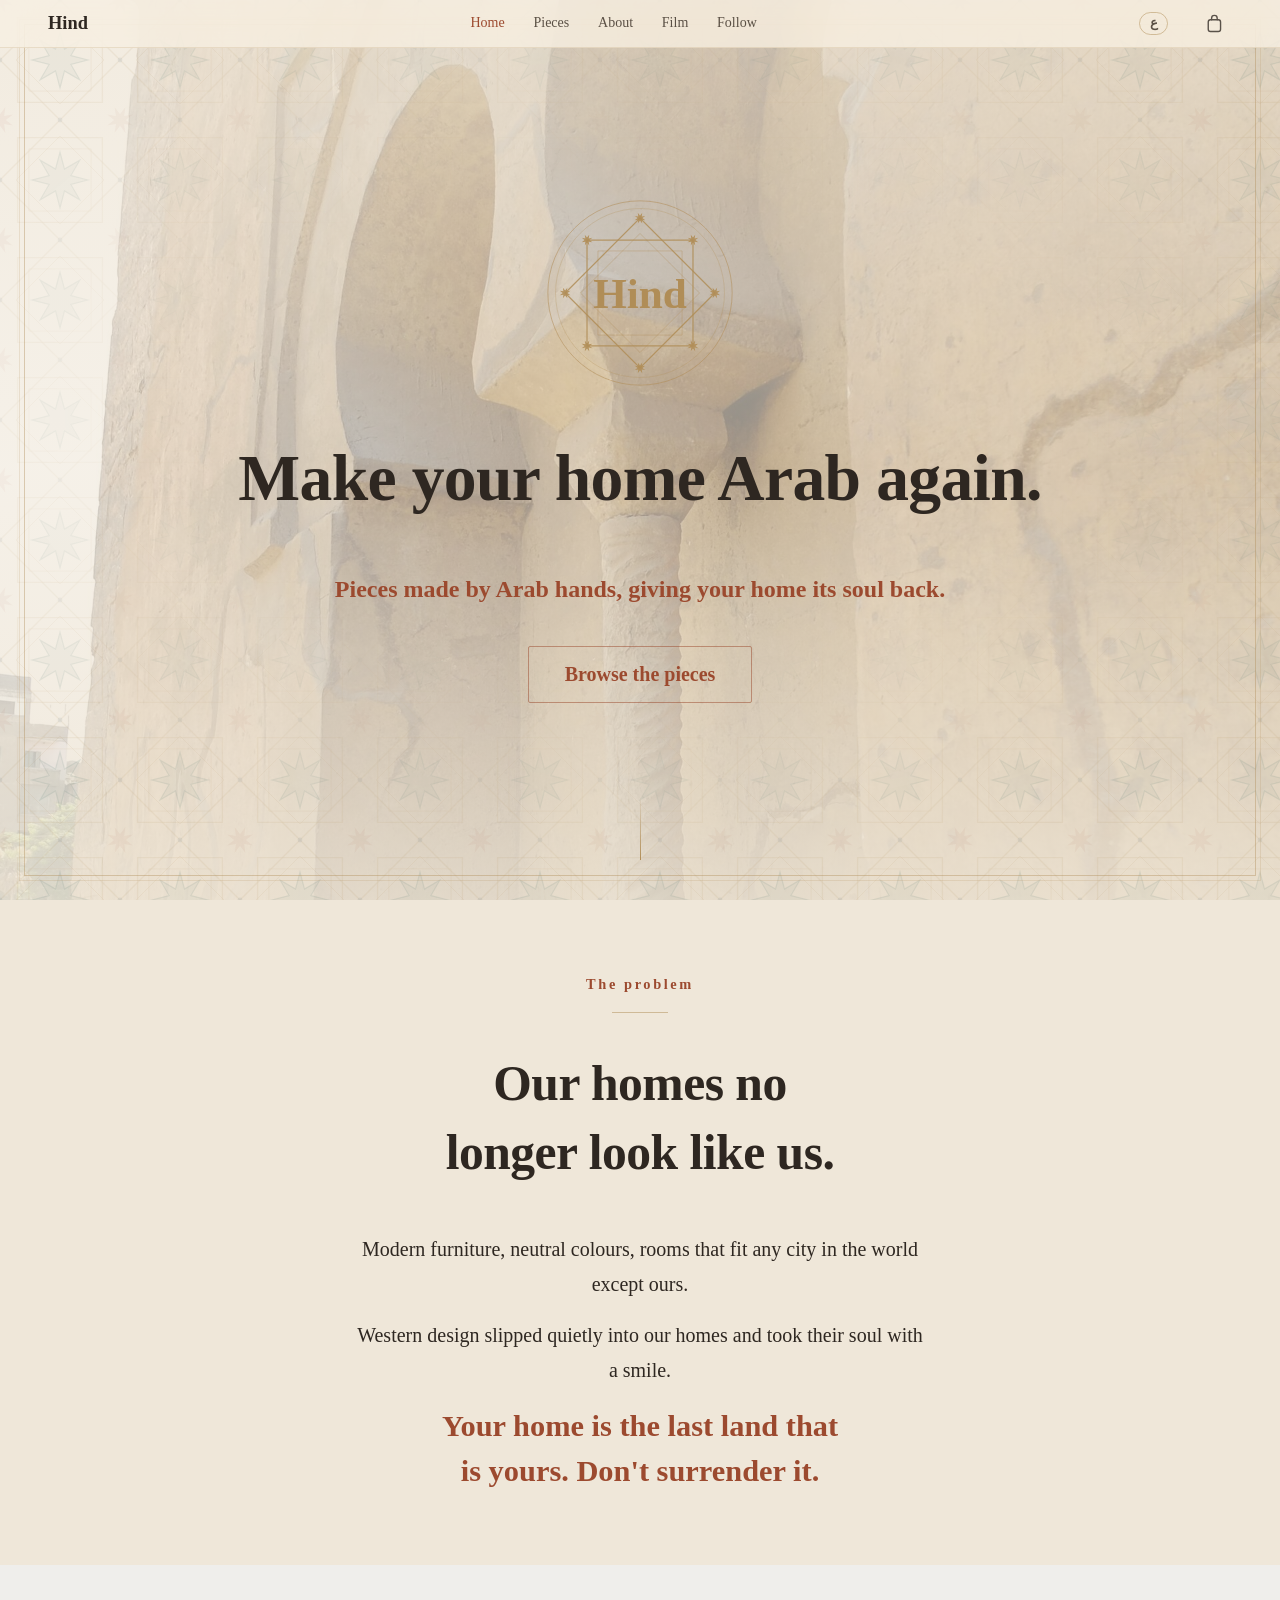
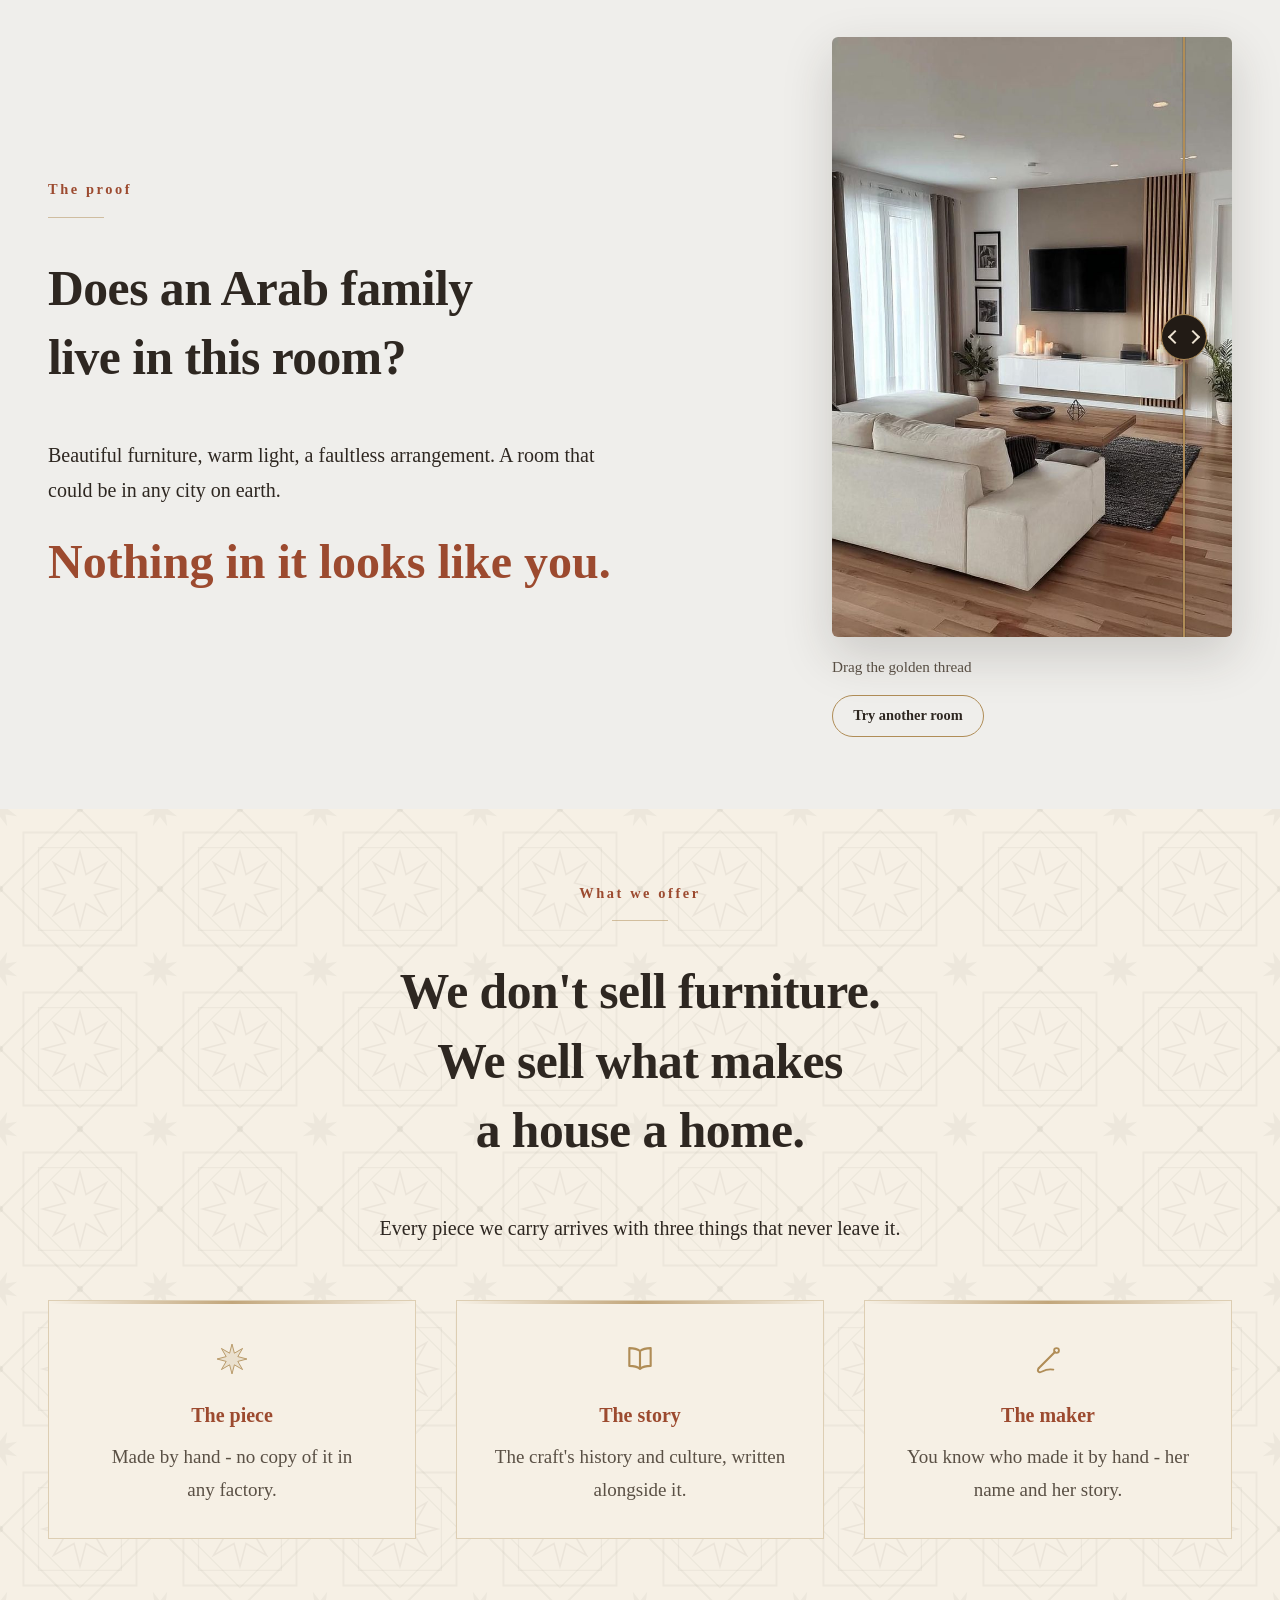
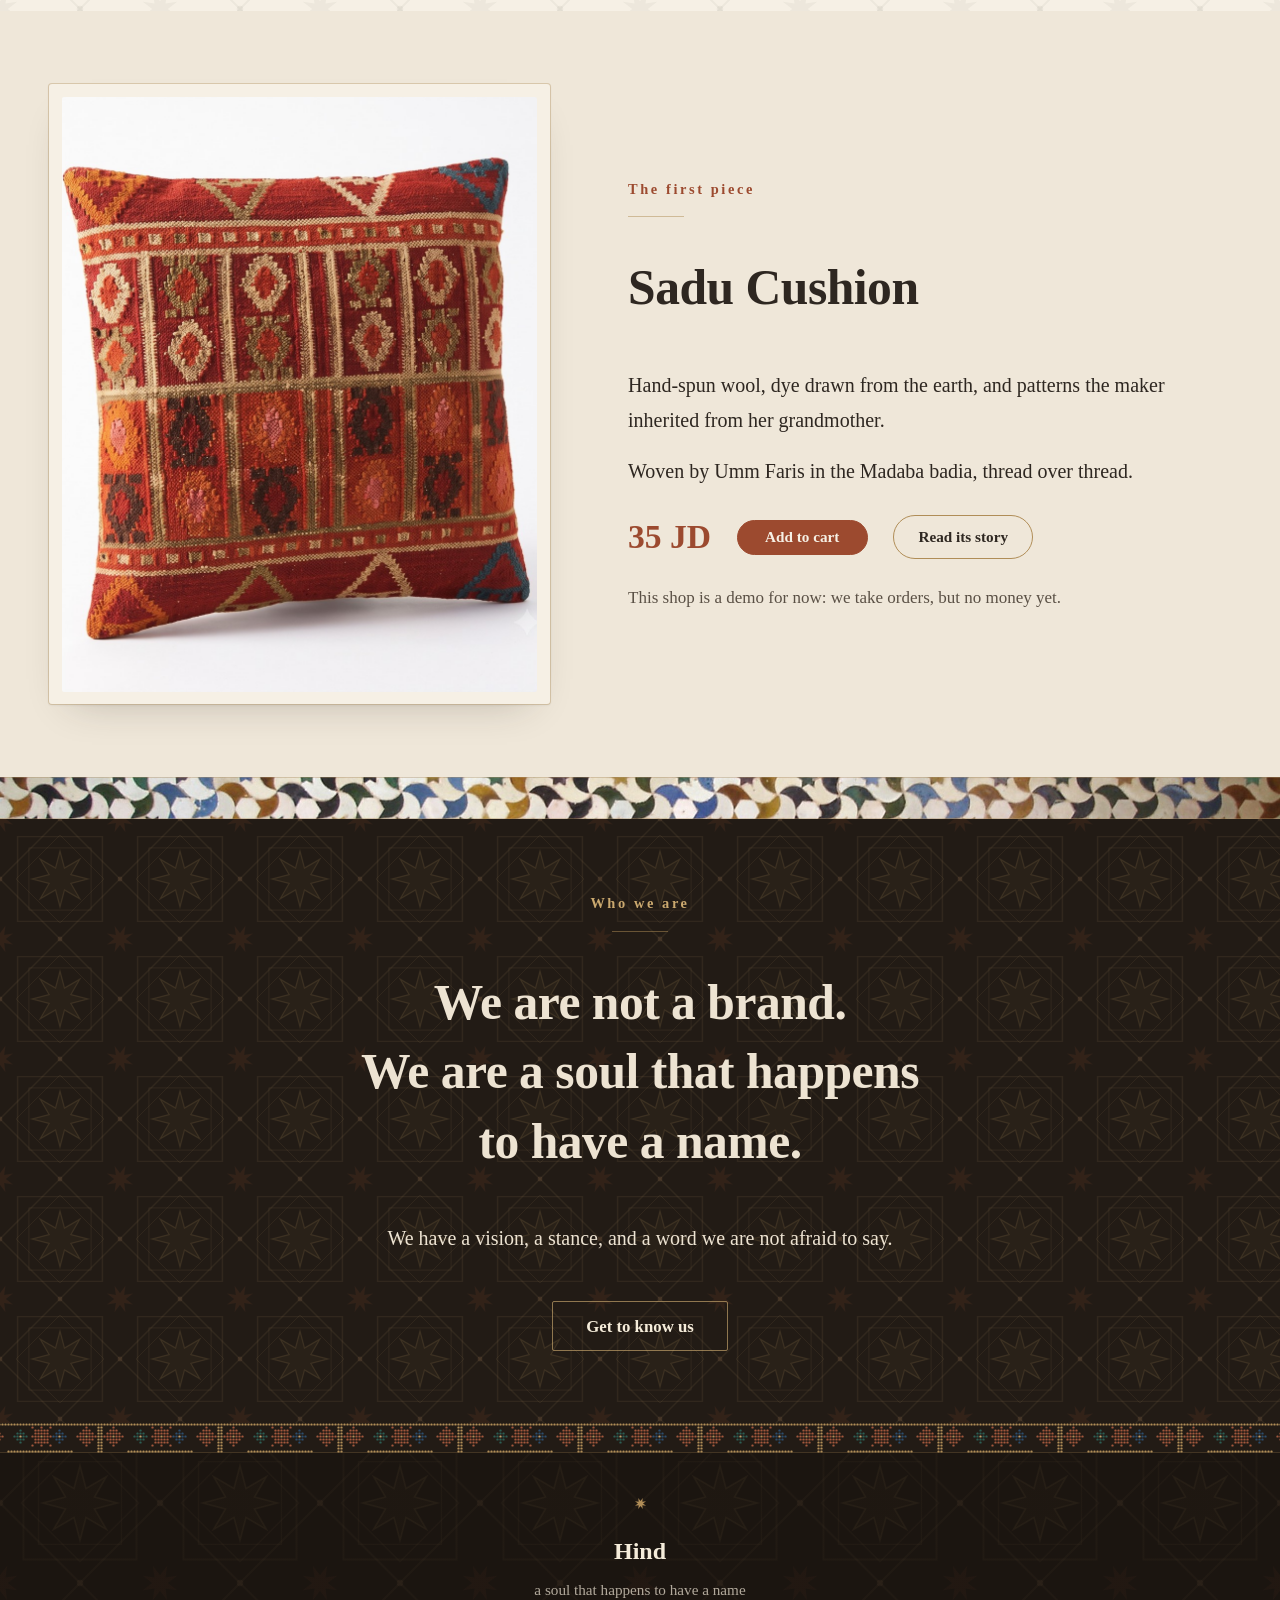
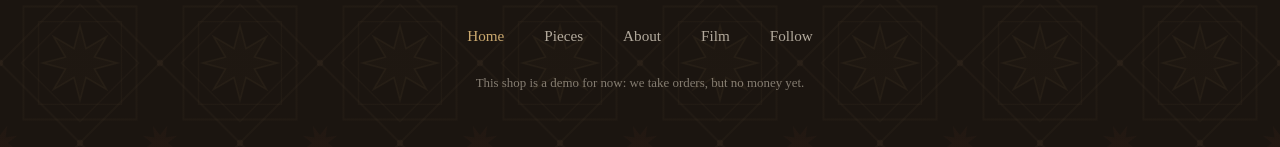
==== commit 38098d6a: "fix(compare): make the before/after slider work with real browser input The seam logic was fine - it" ====
--- a/en/index.html
+++ b/en/index.html
@@ -90,9 +90,9 @@
     </div>
     <figure class="compare reveal d2">
       <div class="compare-stage" id="compare-stage">
-        <img class="compare-before" src="../Images/room-before-1.jpg" alt="A sleek modern living room with no Arab character at all" loading="lazy" decoding="async">
+        <img class="compare-before" src="../Images/room-before-1.jpg" alt="A sleek modern living room with no Arab character at all" loading="lazy" decoding="async" draggable="false">
         <div class="compare-topcoat">
-          <img class="compare-after" src="../Images/room-after-1.jpg" alt="The same room, now with an oriental rug, a coffee dallah and Arabic calligraphy" loading="lazy" decoding="async">
+          <img class="compare-after" src="../Images/room-after-1.jpg" alt="The same room, now with an oriental rug, a coffee dallah and Arabic calligraphy" loading="lazy" decoding="async" draggable="false">
         </div>
         <div class="compare-answer" aria-hidden="true"><span>Now it looks like you.</span></div>
         <div class="compare-handle" id="compare-handle" role="slider" tabindex="0"
--- a/site.css
+++ b/site.css
@@ -421,6 +421,7 @@
 /* seam position as % from the left edge; without JS both rooms show half half */
 .compare-topcoat {
   position: absolute; inset: 0;
+  -webkit-clip-path: inset(0 0 0 var(--cut, 50%));
   clip-path: inset(0 0 0 var(--cut, 50%));
 }
 .compare-handle {
@@ -445,6 +446,12 @@
   background: var(--night);
   border: 1.5px solid var(--gold);
   box-shadow: 0 4px 14px rgba(34, 27, 21, 0.35);
+  /* the stage stays pan-y so the page can still be scrolled by swiping over
+     the room; the knob itself claims the gesture outright, so a slightly
+     diagonal drag from the knob is never stolen by the scroller */
+  pointer-events: auto;
+  touch-action: none;
+  cursor: ew-resize;
 }
 .compare-knob::before, .compare-knob::after {
   content: "";
